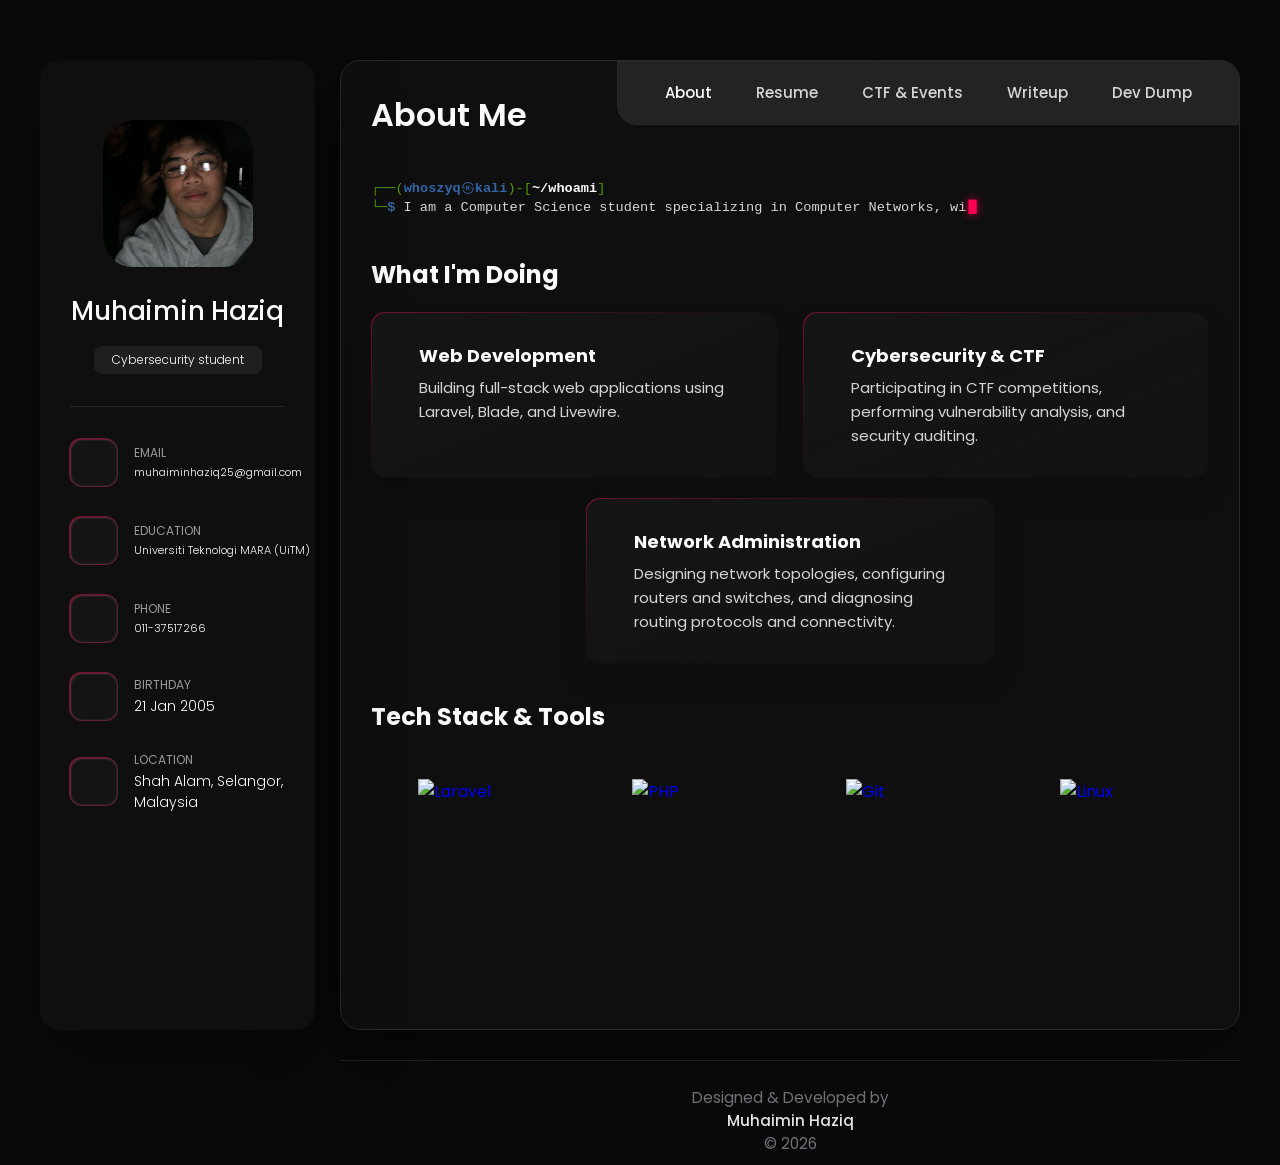
==== index.html @ 933c480e "add dev dump" ====
<!DOCTYPE html>
<html lang="en">

<head>
  <meta charset="UTF-8">
  <meta http-equiv="X-UA-Compatible" content="IE=edge">
  <meta name="viewport" content="width=device-width, initial-scale=1.0">
  <title>Muhaimin Haziq - Portfolio</title>

  <!--
    - favicon
  -->
  <link rel="shortcut icon" href="./assets/images/logo.ico" type="image/x-icon">

  <!--
    - custom css link
  -->
  <link rel="stylesheet" href="./assets/css/style.css">

  <!--
    - google font link
  -->
  <link rel="preconnect" href="https://fonts.googleapis.com">
  <link rel="preconnect" href="https://fonts.gstatic.com" crossorigin>
  <link href="https://fonts.googleapis.com/css2?family=Poppins:wght@300;400;500;600&display=swap" rel="stylesheet">
</head>

<body>

  <!--
    - #MAIN
  -->


  <!-- takyah cuba cuba bro -->
  <main>

    <!--
      - #SIDEBAR
    -->

    <div id="sidebar-placeholder"></div>





    <!--
      - #main-content
    -->

    <div class="main-content">

      <!--
        - #NAVBAR
      -->

      <!-- #NAVBAR -->
    <nav class="navbar" id="navbar-placeholder"></nav>



      <!--
        - #ABOUT --------------------------------------------------------------------------------------------------------------------------
      -->

      <article class="about  active" data-page="about">

        <header>
          <h2 class="h2 article-title">About me</h2>
        </header>

        <section class="about-text terminal-container">

          <!-- Terminal Credit Note -->
      

          <!-- PARAGRAPH 1 -->
          <div class="terminal-block">
            <div class="prompt-line">
              <span class="prompt-tree">┌──</span><span class="prompt-bracket">(</span><span class="prompt-user">whoszyq</span><span class="prompt-at">㉿</span><span class="prompt-user">kali</span><span class="prompt-bracket">)</span><span class="prompt-dash">-</span><span class="prompt-sqbracket">[</span><span class="prompt-path">~/whoami</span><span class="prompt-sqbracket">]</span>
            </div>
            <div class="command-line">
              <span class="prompt-symbol-group"><span class="prompt-tree">└─</span><span class="prompt-symbol">$</span></span>
              <div class="typed-wrapper"><span id="typed-text-1" class="typed-text"></span><span id="cursor" class="block-cursor">█</span></div>
            </div>
          </div>

          <!-- PARAGRAPH 2 -->
          <div class="terminal-block" id="paragraph-2" style="display: none;">
            <div class="prompt-line">
              <span class="prompt-tree">┌──</span><span class="prompt-bracket">(</span><span class="prompt-user">whoszyq</span><span class="prompt-at">㉿</span><span class="prompt-user">kali</span><span class="prompt-bracket">)</span><span class="prompt-dash">-</span><span class="prompt-sqbracket">[</span><span class="prompt-path">~/whoami</span><span class="prompt-sqbracket">]</span>
            </div>
            <div class="command-line">
              <span class="prompt-symbol-group"><span class="prompt-tree">└─</span><span class="prompt-symbol">$</span></span>
              <div class="typed-wrapper"><span id="typed-text-2" class="typed-text"></span></div>
            </div>
          </div>

        </section>


        <!--
          - service
        -->

        <section class="service">

          <h3 class="h3 service-title">What I'm Doing</h3>

          <ul class="service-list">

            <li class="service-item">
              <div class="service-icon-box">
                <ion-icon name="code-slash-outline" style="font-size: 36px; color: var(--vegas-gold);"></ion-icon>
              </div>
              <div class="service-content-box">
                <h4 class="h4 service-item-title">Web Development</h4>
                <p class="service-item-text">
                  Building full-stack web applications using Laravel, Blade, and Livewire.
                </p>
              </div>
            </li>

            <li class="service-item">
              <div class="service-icon-box">
                <ion-icon name="bug-outline" style="font-size: 36px; color: var(--vegas-gold);"></ion-icon>
              </div>
              <div class="service-content-box">
                <h4 class="h4 service-item-title">Cybersecurity & CTF</h4>
                <p class="service-item-text">
                  Participating in CTF competitions, performing vulnerability analysis, and security auditing.
                </p>
              </div>
            </li>

            <li class="service-item">
              <div class="service-icon-box">
                <ion-icon name="hardware-chip-outline" style="font-size: 36px; color: var(--vegas-gold);"></ion-icon>
              </div>
              <div class="service-content-box">
                <h4 class="h4 service-item-title">Network Administration</h4>
                <p class="service-item-text">
                  Designing network topologies, configuring routers and switches, and diagnosing routing protocols and connectivity.
                </p>
              </div>
            </li>

          </ul>

        </section>


        <!--
          - testimonials
        -->

        <!-- <section class="testimonials">

          <h3 class="h3 testimonials-title">Testimonials</h3>

          <ul class="testimonials-list has-scrollbar">

            <li class="testimonials-item">
              <div class="content-card" data-testimonials-item>

                <figure class="testimonials-avatar-box">
                  <img src="./assets/images/avatar-1.png" alt="Daniel lewis" width="60" data-testimonials-avatar>
                </figure>

                <h4 class="h4 testimonials-item-title" data-testimonials-title>Daniel lewis</h4>

                <div class="testimonials-text" data-testimonials-text>
                  <p>
                    Richard was hired to create a corporate identity. We were very pleased with the work done. She has a
                    lot of experience
                    and is very concerned about the needs of client. Lorem ipsum dolor sit amet, ullamcous cididt
                    consectetur adipiscing
                    elit, seds do et eiusmod tempor incididunt ut laborels dolore magnarels alia.
                  </p>
                </div>

              </div>
            </li>

            <li class="testimonials-item">
              <div class="content-card" data-testimonials-item>

                <figure class="testimonials-avatar-box">
                  <img src="./assets/images/avatar-2.png" alt="Jessica miller" width="60" data-testimonials-avatar>
                </figure>

                <h4 class="h4 testimonials-item-title" data-testimonials-title>Jessica miller</h4>

                <div class="testimonials-text" data-testimonials-text>
                  <p>
                    Richard was hired to create a corporate identity. We were very pleased with the work done. She has a
                    lot of experience
                    and is very concerned about the needs of client. Lorem ipsum dolor sit amet, ullamcous cididt
                    consectetur adipiscing
                    elit, seds do et eiusmod tempor incididunt ut laborels dolore magnarels alia.
                  </p>
                </div>

              </div>
            </li>

            <li class="testimonials-item">
              <div class="content-card" data-testimonials-item>

                <figure class="testimonials-avatar-box">
                  <img src="./assets/images/avatar-3.png" alt="Emily evans" width="60" data-testimonials-avatar>
                </figure>

                <h4 class="h4 testimonials-item-title" data-testimonials-title>Emily evans</h4>

                <div class="testimonials-text" data-testimonials-text>
                  <p>
                    Richard was hired to create a corporate identity. We were very pleased with the work done. She has a
                    lot of experience
                    and is very concerned about the needs of client. Lorem ipsum dolor sit amet, ullamcous cididt
                    consectetur adipiscing
                    elit, seds do et eiusmod tempor incididunt ut laborels dolore magnarels alia.
                  </p>
                </div>

              </div>
            </li>

            <li class="testimonials-item">
              <div class="content-card" data-testimonials-item>

                <figure class="testimonials-avatar-box">
                  <img src="./assets/images/avatar-4.png" alt="Henry william" width="60" data-testimonials-avatar>
                </figure>

                <h4 class="h4 testimonials-item-title" data-testimonials-title>Henry william</h4>

                <div class="testimonials-text" data-testimonials-text>
                  <p>
                    Richard was hired to create a corporate identity. We were very pleased with the work done. She has a
                    lot of experience
                    and is very concerned about the needs of client. Lorem ipsum dolor sit amet, ullamcous cididt
                    consectetur adipiscing
                    elit, seds do et eiusmod tempor incididunt ut laborels dolore magnarels alia.
                  </p>
                </div>

              </div>
            </li>

          </ul>

        </section> -->


        <!--
          - testimonials modal
        -->

        <!-- <div class="modal-container" data-modal-container>

          <div class="overlay" data-overlay></div>

          <section class="testimonials-modal">

            <button class="modal-close-btn" data-modal-close-btn>
              <ion-icon name="close-outline"></ion-icon>
            </button>

            <div class="modal-img-wrapper">
              <figure class="modal-avatar-box">
                <img src="./assets/images/avatar-1.png" alt="Daniel lewis" width="80" data-modal-img>
              </figure>

              <img src="./assets/images/icon-quote.svg" alt="quote icon">
            </div>

            <div class="modal-content">

              <h4 class="h3 modal-title" data-modal-title>Daniel lewis</h4>

              <time datetime="2021-06-14">14 June, 2021</time>

              <div data-modal-text>
                <p>
                  Richard was hired to create a corporate identity. We were very pleased with the work done. She has a
                  lot of experience
                  and is very concerned about the needs of client. Lorem ipsum dolor sit amet, ullamcous cididt
                  consectetur adipiscing
                  elit, seds do et eiusmod tempor incididunt ut laborels dolore magnarels alia.
                </p>
              </div>

            </div>

          </section>

        </div> -->


        <!--
          - clients
        -->

        <!-- TECH STACK SECTION -->
        <section class="clients">

          <h3 class="h3 clients-title">Tech Stack & Tools</h3>

          <ul class="clients-list has-scrollbar">

            <!-- 1. Laravel -->
            <li class="clients-item">
              <a href="https://laravel.com" target="_blank" rel="noopener">
                <img src="https://cdn.jsdelivr.net/gh/devicons/devicon/icons/laravel/laravel-original.svg" alt="Laravel" title="Laravel" width="50">
              </a>
            </li>

            <!-- 2. PHP -->
            <li class="clients-item">
              <a href="https://www.php.net" target="_blank" rel="noopener">
                <img src="https://cdn.jsdelivr.net/gh/devicons/devicon/icons/php/php-original.svg" alt="PHP" title="PHP" width="50">
              </a>
            </li>

            <!-- 3. Git -->
            <li class="clients-item">
              <a href="https://git-scm.com" target="_blank" rel="noopener">
                <img src="https://cdn.jsdelivr.net/gh/devicons/devicon/icons/git/git-original.svg" alt="Git" title="Git" width="50">
              </a>
            </li>

            <!-- 4. Linux / Kali Linux -->
            <li class="clients-item">
              <a href="https://www.linux.org" target="_blank" rel="noopener">
                <img src="https://cdn.jsdelivr.net/gh/devicons/devicon/icons/linux/linux-original.svg" alt="Linux" title="Linux" width="50">
              </a>
            </li>

            <!-- 5. Flutter -->
            <li class="clients-item">
              <a href="https://flutter.dev" target="_blank" rel="noopener">
                <img src="https://cdn.jsdelivr.net/gh/devicons/devicon/icons/flutter/flutter-original.svg" alt="Flutter" title="Flutter" width="50">
              </a>
            </li>

            <!-- 6. MySQL -->
            <li class="clients-item">
              <a href="https://www.mysql.com" target="_blank" rel="noopener">
                <img src="https://cdn.jsdelivr.net/gh/devicons/devicon/icons/mysql/mysql-original.svg" alt="MySQL" title="MySQL" width="50">
              </a>
            </li>

            <!-- 7. VS Code -->
            <li class="clients-item">
              <a href="https://code.visualstudio.com" target="_blank" rel="noopener">
                <img src="https://cdn.jsdelivr.net/gh/devicons/devicon/icons/vscode/vscode-original.svg" alt="VS Code" title="VS Code" width="50">
              </a>
            </li>

          </ul>

        </section>
      </article>

      <!-- FOOTER CREDIT -->
     <div id="footer-placeholder"></div>


<!--#END ABOUT -------------------------------------------------------------------------------------------------------------------------- -->

    </div>

  </main>
 <script>
    const text1 = "I am a Computer Science student specializing in Computer Networks, with a strong passion for cybersecurity, ethical hacking, and web development. Through competing in multiple Capture the Flag (CTF) challenges, I've sharpened my problem-solving skills and learned to look at systems through a security-first lens.";
    const text2 = "I am currently focused on cybersecurity and actively competing in Capture The Flag (CTF) events. Alongside security research, I also have a background in web development and can build applications using Laravel.";

    let i = 0;
    let j = 0;
    const speed = 18;

    function typeParagraph1() {
      const el1 = document.getElementById("typed-text-1");
      const cursor = document.getElementById("cursor");

      if (i < text1.length) {
        el1.textContent += text1.charAt(i);
        i++;
        setTimeout(typeParagraph1, speed);
      } else {
        setTimeout(() => {
          const p2 = document.getElementById("paragraph-2");
          p2.style.display = "block";
          document.getElementById("typed-text-2").after(cursor);
          typeParagraph2();
        }, 400);
      }
    }

    function typeParagraph2() {
      const el2 = document.getElementById("typed-text-2");

      if (j < text2.length) {
        el2.textContent += text2.charAt(j);
        j++;
        setTimeout(typeParagraph2, speed);
      }
    }

    if (document.readyState === "complete" || document.readyState === "interactive") {
      typeParagraph1();
    } else {
      document.addEventListener("DOMContentLoaded", typeParagraph1);
    }
  </script>




  <!--
    - custom js link
  -->
  <script src="./assets/js/script.js"></script>

  <!--
    - ionicon link
  -->
  <script type="module" src="https://unpkg.com/ionicons@5.5.2/dist/ionicons/ionicons.esm.js"></script>
  <script nomodule src="https://unpkg.com/ionicons@5.5.2/dist/ionicons/ionicons.js"></script>

</body>

</html>
---- assets/css/style.css ----
/*-----------------------------------*\
  #style.css
\*-----------------------------------*/


/**
 * copyright 2022 @codewithsadee
 */





/*-----------------------------------*\
  #CUSTOM PROPERTY
\*-----------------------------------*/

:root {

  /**
   * colors
   */

  /* gradient */

  --bg-gradient-onyx: linear-gradient(
    to bottom right, 
    hsl(0, 0%, 16%) 3%, 
    hsl(0, 0%, 10%) 97%
  );
  --bg-gradient-jet: linear-gradient(
    to bottom right, 
    hsla(0, 0%, 12%, 0.251) 0%, 
    hsla(0, 0%, 5%, 0) 100%
  ), hsl(0, 0%, 7%);
  
  /* UPDATED: Electric Neon Red Gradients */
  --bg-gradient-yellow-1: linear-gradient(
    to bottom right, 
    hsl(340, 100%, 55%) 0%, 
    hsla(15, 100%, 50%, 0) 50%
  );
  --bg-gradient-yellow-2: linear-gradient(
    135deg, 
    hsla(340, 100%, 55%, 0.3) 0%, 
    hsla(15, 100%, 50%, 0) 60%
  ), hsl(0, 0%, 7%);
  
  --border-gradient-onyx: linear-gradient(
    to bottom right, 
    hsla(340, 100%, 55%, 0.4) 0%, 
    hsla(0, 0%, 20%, 0) 50%
  );
  
  --text-gradient-yellow: linear-gradient(
    to right, 
    hsl(340, 100%, 55%), 
    hsl(15, 100%, 50%)
  );

  /* solid */

  --jet: hsl(0, 0%, 16%);
  --onyx: hsl(0, 0%, 12%);
  --eerie-black-1: hsl(0, 0%, 8%);
  --eerie-black-2: hsl(0, 0%, 6%);
  --smoky-black: hsl(0, 0%, 4%);        /* Deeper main background */
  --white-1: hsl(0, 0%, 100%);
  --white-2: hsl(0, 0%, 98%);
  
  /* UPDATED: Neon Accent Colors */
  --orange-yellow-crayola: hsl(340, 100%, 55%); /* Electric Neon Red (#ff0055) */
  --vegas-gold: hsl(15, 100%, 50%);            /* Fiery Red-Orange (#ff4000) */
  
  --light-gray: hsl(0, 0%, 84%);
  --light-gray-70: hsla(0, 0%, 84%, 0.7);
  --bittersweet-shimmer: hsl(340, 85%, 45%);

  /**
   * typography
   */

  /* font-family */
  --ff-poppins: 'Poppins', sans-serif;

  /* font-size */
  --fs-1: 24px;
  --fs-2: 18px;
  --fs-3: 17px;
  --fs-4: 16px;
  --fs-5: 15px;
  --fs-6: 14px;
  --fs-7: 13px;
  --fs-8: 11px;

  /* font-weight */
  --fw-300: 300;
  --fw-400: 400;
  --fw-500: 500;
  --fw-600: 600;

  /**
   * shadow
   */
  
  --shadow-1: -4px 8px 24px hsla(0, 0%, 0%, 0.4);
  --shadow-2: 0 16px 30px hsla(0, 0%, 0%, 0.4);
  --shadow-3: 0 16px 40px hsla(0, 0%, 0%, 0.4);
  --shadow-4: 0 25px 50px hsla(0, 0%, 0%, 0.3);
  --shadow-5: 0 24px 80px hsla(0, 0%, 0%, 0.5);

  /* ADDED: Cyber Neon Glow Shadows */
  --glow-neon-red: 0 0 12px hsla(340, 100%, 55%, 0.5);
  --glow-neon-strong: 0 0 25px hsla(340, 100%, 55%, 0.8);

  /**
   * transition
   */

  --transition-1: 0.25s ease;
  --transition-2: 0.4s ease-in-out;

}





/*-----------------------------------*\
  #RESET
\*-----------------------------------*/

*, *::before, *::after {
  margin: 0;
  padding: 0;
  box-sizing: border-box;
}

a { text-decoration: none; }

li { list-style: none; }

img, ion-icon, a, button, time, span { display: block; }

button {
  font: inherit;
  background: none;
  border: none;
  text-align: left;
  cursor: pointer;
}

input, textarea {
  display: block;
  width: 100%;
  background: none;
  font: inherit;
}

::selection {
  background: var(--orange-yellow-crayola);
  color: var(--smoky-black);
}

:focus { outline-color: var(--orange-yellow-crayola); }

html { font-family: var(--ff-poppins); }

body { 
  background: var(--smoky-black); 
  color: #ffffff; 
}





/*-----------------------------------*\
  #REUSED STYLE
\*-----------------------------------*/

.sidebar,
article {
  background: var(--eerie-black-2);
  border: 1px solid var(--jet);
  border-radius: 20px;
  padding: 15px;
  box-shadow: var(--shadow-1);
  z-index: 1;
}

.separator {
  width: 100%;
  height: 1px;
  background: var(--jet);
  margin: 16px 0;
}

/* Consolidated Icon Box Styling */
.icon-box {
  position: relative;
  background: var(--border-gradient-onyx);
  width: 38px;
  height: 38px;
  min-width: 38px;
  border-radius: 8px;
  display: flex;
  justify-content: center;
  align-items: center;
  box-shadow: var(--shadow-1);
  z-index: 1;
}

.icon-box::before {
  content: "";
  position: absolute;
  inset: 1px;
  background: var(--eerie-black-1);
  border-radius: inherit;
  z-index: -1;
}

.icon-box ion-icon {
  font-size: 18px;
  color: var(--orange-yellow-crayola) !important;
  --ionicon-stroke-width: 35px;
  display: block;
}

/* Fix Ionicons color rendering on iOS / Safari */
ion-icon {
  color: var(--orange-yellow-crayola, #ff0055) !important;
  fill: var(--orange-yellow-crayola, #ff0055) !important;
  stroke: var(--orange-yellow-crayola, #ff0055) !important;
}

/* Ensure SVG inside web components inherits the red accent on WebKit */
.icon-box ion-icon {
  color: var(--orange-yellow-crayola, #ff0055) !important;
  --ionicon-stroke-width: 35px;
  filter: drop-shadow(0 0 4px var(--glow-neon-red, rgba(255, 0, 85, 0.5)));
}

/* Safari Shadow DOM SVG Target */
.icon-box ion-icon::part(icon) {
  color: var(--orange-yellow-crayola, #ff0055) !important;
}

article {
  display: block;
}

article.active {
  display: block;
  animation: fade 0.5s ease backwards;
}

@keyframes fade {
  0% { opacity: 0; }
  100% { opacity: 1; }
}

.h2,
.h3,
.h4,
.h5 {
  color: var(--white-2);
  text-transform: capitalize;
}

.h2 { font-size: var(--fs-1); }

.h3 { font-size: var(--fs-2); }

.h4 { font-size: var(--fs-4); }

.h5 {
  font-size: var(--fs-7);
  font-weight: var(--fw-500);
}

.article-title {
  position: relative;
  padding-bottom: 7px;
}

.article-title::after {
  content: "";
  position: absolute;
  bottom: 0;
  left: 0;
  width: 30px;
  height: 3px;
  background: var(--text-gradient-yellow);
  border-radius: 3px;
}

.has-scrollbar::-webkit-scrollbar {
  width: 5px; /* for vertical scrollbar */
  height: 5px; /* for horizontal scrollbar */
}

.has-scrollbar::-webkit-scrollbar-track {
  background: var(--onyx);
  border-radius: 5px;
}

.has-scrollbar::-webkit-scrollbar-thumb {
  background: var(--orange-yellow-crayola);
  border-radius: 5px;
}

.has-scrollbar::-webkit-scrollbar-button { width: 20px; }

.content-card {
  position: relative;
  background: var(--border-gradient-onyx);
  padding: 15px;
  padding-top: 45px;
  border-radius: 14px;
  box-shadow: var(--shadow-2);
  cursor: pointer;
  z-index: 1;
}

.content-card::before {
  content: "";
  position: absolute;
  inset: 1px;
  background: var(--bg-gradient-jet);
  border-radius: inherit;
  z-index: -1;
}





/*-----------------------------------*\
  #MAIN
\*-----------------------------------*/

main {
  margin: 15px 12px;
  margin-bottom: 75px;
  min-width: 259px;
}

/* ==================== BLOG DETAIL & GALLERY STYLES ==================== */

/* Back Button Styling */
.back-btn,
#back-to-blogs {
  display: inline-flex;
  align-items: center;
  gap: 8px;
  background: var(--border-gradient-onyx, #2b2b2c);
  color: var(--orange-yellow-crayola, #ffdb70);
  border: 1px solid var(--jet, #383838);
  padding: 8px 16px;
  border-radius: 12px;
  font-size: 14px;
  font-weight: 500;
  cursor: pointer;
  margin-bottom: 20px;
  transition: all 0.3s ease;
  text-decoration: none;
}

.back-btn:hover,
#back-to-blogs:hover {
  background: var(--orange-yellow-crayola, #ffdb70);
  color: #121212;
  transform: translateX(-3px); /* Subtle slide effect on hover */
}

/* Detail Title & Meta */
.detail-header {
  margin-bottom: 20px;
}

.detail-body {
  color: var(--light-gray, #d6d6d6);
  line-height: 1.6;
}

.gallery-title {
  margin: 30px 0 15px 0;
}

/* Image Grid/Gallery */
.journey-gallery {
  display: grid;
  grid-template-columns: repeat(auto-fit, minmax(220px, 1fr));
  gap: 20px;
  margin-top: 15px;
}

.gallery-item {
  border-radius: 12px;
  overflow: hidden;
  background: var(--eerie-black-2, #212123);
  border: 1px solid var(--jet, #383838);
}

.gallery-item img {
  width: 100%;
  height: 180px;
  object-fit: cover;
  transition: transform 0.3s ease;
}

.gallery-item:hover img {
  transform: scale(1.05);
}

.gallery-item figcaption {
  padding: 10px;
  font-size: 12px;
  color: var(--light-gray-70, #a0a0a0);
  text-align: center;
}

/* Detailed Text */
.blog-text-full {
  color: #d6d6d6;
  font-size: 15px;
  line-height: 1.8;
  margin-bottom: 30px;
}

.section-title {
  margin-bottom: 15px;
}

/* Photo Gallery Grid */
.journey-gallery {
  display: grid;
  grid-template-columns: repeat(auto-fit, minmax(240px, 1fr));
  gap: 20px;
  margin-top: 20px;
}

.gallery-card {
  background: #212123;
  border: 1px solid #383838;
  border-radius: 14px;
  overflow: hidden;
}

.gallery-card img {
  width: 100%;
  height: 200px;
  object-fit: cover;
  transition: transform 0.3s ease;
}

.gallery-card:hover img {
  transform: scale(1.04);
}

.gallery-card figcaption {
  padding: 12px 15px;
  font-size: 13px;
  color: #a0a0a0;
  text-align: center;
}





/*-----------------------------------*\
  #SIDEBAR
\*-----------------------------------*/

.sidebar {
  margin-bottom: 15px;
  max-height: 112px;
  overflow: hidden;
  transition: var(--transition-2);
}

.sidebar.active { max-height: 1000px; }

.sidebar-info {
  position: relative;
  display: flex;
  justify-content: flex-start;
  align-items: center;
  gap: 15px;
}

.avatar-box {
  background: var(--bg-gradient-onyx);
  border-radius: 20px;
  border-radius: 20px; /* Adjust this value for more or less rounding */
  overflow: hidden;
}

.info-content .name {
  color: var(--white-2);
  font-size: var(--fs-3);
  font-weight: var(--fw-500);
  letter-spacing: -0.25px;
  margin-bottom: 10px;
}

.info-content .title {
  color: var(--white-1);
  background: var(--onyx);
  font-size: var(--fs-8);
  font-weight: var(--fw-300);
  width: max-content;
  padding: 5px 12px;           /* Slightly adjusted padding */
  border-radius: 8px;
  line-height: 1.5;            /* Adds nice spacing between the 3 lines */
  text-align: center;          /* Keeps the '&' and text centered */
  margin: 0 auto;              /* Centers the container horizontally */
}

.info_more-btn {
  position: absolute;
  top: -15px;
  right: -15px;
  border-radius: 0 15px;
  font-size: 13px;
  color: var(--orange-yellow-crayola);
  background: var(--border-gradient-onyx);
  padding: 10px;
  box-shadow: var(--shadow-2);
  transition: var(--transition-1);
  z-index: 1;
}

.info_more-btn::before {
  content: "";
  position: absolute;
  inset: 1px;
  border-radius: inherit;
  background: var(--bg-gradient-jet);
  transition: var(--transition-1);
  z-index: -1;
}

.info_more-btn:hover,
.info_more-btn:focus { background: var(--bg-gradient-yellow-1); }

.info_more-btn:hover::before,
.info_more-btn:focus::before { background: var(--bg-gradient-yellow-2); }

.info_more-btn span { display: none; }

.sidebar-info_more {
  opacity: 0;
  visibility: hidden;
  transition: var(--transition-2);
}

.sidebar.active .sidebar-info_more {
  opacity: 1;
  visibility: visible;
}

.contacts-list {
  display: grid;
  grid-template-columns: 1fr;
  gap: 16px;
}



/* .icon-box ion-icon, 
.contact-item .icon-box ion-icon {
  color: var(--neon-red) !important;
  filter: drop-shadow(0 0 6px var(--neon-red-glow));
} */

.icon-box {
  position: relative;
  background: #1e1e1f;
  width: 48px;
  height: 48px;
  border-radius: 12px;
  display: flex;
  justify-content: center;
  align-items: center;
  color: #ff2a5f; /* Icon color */
  font-size: 18px;
  border: 1px solid rgba(255, 42, 95, 0.3);        /* Outer pink border */
  box-shadow: -1px -1px 0 0 rgba(255, 42, 95, 0.4); /* Outer glow */
}

/* Strips any inner outline or box */
.icon-box ion-icon,
.icon-box img,
.icon-box svg {
  background: none;
  border: none;
  outline: none;
  box-shadow: none;
}

.contact-item {
  min-width: 100%;
  display: flex;
  align-items: center;
  gap: 16px;
}

.contact-info {
  max-width: calc(100% - 46px);
  width: calc(100% - 46px);
}

.contact-title {
  color: var(--light-gray-70);
  font-size: var(--fs-8);
  text-transform: uppercase;
  margin-bottom: 2px;
}

/* for phone number */
.contact-info :is(.contact-links, time, address) {
  color: var(--white-2);
  font-size: var(--fs-7);
}

.contact-info :is(.contact-link, time, address) {
  color: var(--white-2);
  font-size: var(--fs-7);
}

.contact-info address { font-style: normal; }

.social-list {
  display: flex;
  justify-content: flex-start;
  align-items: center;
  gap: 15px;
  padding-bottom: 4px;
  padding-left: 7px;
}

.social-item .social-link {
  color: var(--light-gray-70);
  font-size: 18px;
}


.social-item .social-link:hover { color: var(--light-gray); }


/* Smooth slide-down animation */
@keyframes timelineSlideDown {
  0% {
    opacity: 0;
    transform: translateY(-30px);
  }
  100% {
    opacity: 1;
    transform: translateY(0);
  }
}

/* Base style for timeline sections */
.timeline {
  opacity: 0; /* Keeps hidden until keyframe starts */
  animation: timelineSlideDown 0.6s ease-out forwards;
}

/* Top-to-bottom staggered timing for each section */
.timeline:nth-of-type(1) {
  animation-delay: 0.1s; /* Education */
}

.timeline:nth-of-type(2) {
  animation-delay: 0.35s; /* Competitions & Hackathons */
}

.timeline:nth-of-type(3) {
  animation-delay: 0.6s; /* Experience */
}

/* Target the active article container directly */
article.active {
  animation: slideDown 0.5s ease-out forwards !important;
}


/*-----------------------------------*\
  #NAVBAR
\*-----------------------------------*/

.navbar {
  position: fixed;
  bottom: 0;
  left: 0;
  width: 100%;
  background: hsla(240, 1%, 17%, 0.75);
  backdrop-filter: blur(10px);
  border: 1px solid var(--jet);
  border-radius: 12px 12px 0 0;
  box-shadow: var(--shadow-2);
  z-index: 5;
}

.navbar-list {
  display: flex;
  flex-wrap: wrap;
  justify-content: center;
  align-items: center;
  padding: 0 10px;
}

.navbar-link {
  color: var(--light-gray);
  font-size: var(--fs-8);
  padding: 20px 7px;
  transition: color var(--transition-1);
}

.navbar-link:hover,
.navbar-link:focus { color: var(--light-gray-70); }

.navbar-link.active {
  color: var(--neon-red) !important;
  text-shadow: 0 0 10px var(--neon-red-glow), 0 0 20px var(--neon-red-glow);
}

/*-----------------------------------*\
  #UNDER DEVELOPMENT MESSAGE
\*-----------------------------------*/
.dev-banner {
  display: flex;
  flex-direction: column;
  align-items: center;
  justify-content: center;
  text-align: center;
  padding: 60px 20px;
  margin-top: 20px;
  /* Removed border, background, and box-shadow */
}

.dev-icon {
  display: flex;
  align-items: center;
  justify-content: center;
  width: 65px;
  height: 65px;
  background: var(--border-gradient-onyx, linear-gradient(to bottom right, #2b2b2c, #1b1b1c));
  border-radius: 16px;
  color: #ff3b3b; /* Red icon color to match your theme accent */
  font-size: 32px;
  margin-bottom: 20px;
}

.dev-title {
  color: var(--white-2, #fafafa);
  font-size: 20px;
  font-weight: 600;
  margin-bottom: 8px;
}

.dev-text {
  color: var(--light-gray, #d6d6d6);
  font-size: 14px;
  font-weight: 300;
  line-height: 1.6;
  max-width: 400px; /* Keeps text cleanly wrapped in the center */
}



/*-----------------------------------*\
  #ABOUT
\*-----------------------------------*/

.about .article-title { margin-bottom: 15px; }

.about-text {
  color: var(--light-gray);
  font-size: var(--fs-6);
  font-weight: var(--fw-300);
  line-height: 1.6;
}

.about-text p { margin-bottom: 15px; }



/**
 * #service 
 */

.service { margin-bottom: 35px; }

.service-title { margin-bottom: 20px; }

.service-list {
  display: grid;
  grid-template-columns: 1fr;
  gap: 20px;
}

.service-item {
  position: relative;
  background: var(--border-gradient-onyx);
  padding: 20px;
  border-radius: 14px;
  box-shadow: var(--shadow-2);
  z-index: 1;
}

.service-item::before {
  content: "";
  position: absolute;
  inset: 1px;
  background: var(--bg-gradient-jet);
  border-radius: inherit;
  z-index: -1;
}

.service-icon-box {
  display: flex;
  justify-content: center;
  align-items: center;
  margin-bottom: 10px;
}

.service-icon-box img {
  display: block;
  margin: 0 auto;
}

.service-content-box { text-align: center; }

.service-item-title { margin-bottom: 7px; }

.service-item-text {
  color: var(--light-gray);
  font-size: var(--fs-6);
  font-weight: var(--fw-3);
  line-height: 1.6;
}

/* Base styling for smooth animation transition */
.service-item {
  transition: transform 0.3s ease, box-shadow 0.3s ease;
  cursor: pointer; /* Optional: indicates hoverability */
}

/* Hover state: lifts the card up and adds a subtle glow/shadow */
.service-item:hover {
  transform: translateY(-8px) scale(1.02); /* Moves card up 8px and slightly enlarges it */
  box-shadow: 0 10px 20px rgba(0, 0, 0, 0.4); /* Optional: adds depth on hover */
}

@media screen and (max-width: 768px) {
  .terminal-container {
    font-size: 0.75rem; /* Shrinks font slightly so the entire line fits on mobile */
    line-height: 1.4;
  }
  
  .prompt-user, .prompt-path, .prompt-tree {
    font-size: 0.75rem;
  }

  body {
    color: #ffffff;
  }
}

/* Ensure the paragraph wraps text naturally */
.terminal-line {
  display: flex;
  flex-wrap: nowrap; /* Prevent prompt items from dropping to a new line */
  align-items: center;
  overflow-x: auto; /* Adds subtle swipe scrolling if the prompt is wider than the screen */
  white-space: nowrap;
}

/* Force elements to fit inline next to each other */
.terminal-prompt {
  color: #ff0055;
  font-weight: bold;
  margin-right: 6px;
  display: inline;
}

#typed-text-1,
#typed-text-2 {
  display: inline;
}

/* Fix cursor behavior so it sits right next to the last letter */
.cursor {
  display: inline;
  font-weight: bold;
  color: #ff0055;
  margin-left: 1px;
  animation: blink 0.8s infinite;
}

@keyframes blink {
  0%, 100% { opacity: 1; }
  50% { opacity: 0; }
}

.terminal-container {
  font-family: 'Fira Code', 'JetBrains Mono', 'Courier New', monospace;
  font-size: 0.85rem;
  line-height: 1.4;
}

.terminal-block {
  margin-bottom: 20px;
}

/* Line 1: Top Prompt */
.prompt-line {
  display: inline-flex;
  flex-shrink: 0; /* Prevents the prompt symbols from squishing */
  white-space: nowrap;
}

.prompt-tree {
  color: #4e9a06; /* Kali Green */
  font-weight: bold;
}

.prompt-bracket {
  color: #4e9a06;
}

.prompt-user {
  color: #3465a4; /* Kali Blue */
  font-weight: bold;
}

.prompt-at {
  color: #3465a4;
  font-weight: normal;
}

.prompt-dash, .prompt-sqbracket {
  color: #4e9a06;
}

.prompt-path {
  color: #ffffff;
  font-weight: bold;
}

/* Line 2: Flexbox forces $ and text onto the same line */
.command-line {
  display: flex;
  align-items: flex-start;
}

.prompt-symbol-group {
  display: inline-flex;
  white-space: nowrap;
  margin-right: 8px;
  user-select: none;
}

.prompt-symbol {
  color: #3465a4;
  font-weight: bold;
}

.typed-wrapper {
  flex: 1;
}

.typed-text {
  display: inline;
}

/* Block Cursor */
.block-cursor {
  display: inline;
  color: #ff0055;
  font-weight: bold;
  margin-left: 2px;
  text-shadow: 0 0 8px rgba(255, 0, 85, 0.8);
  animation: blink 0.9s steps(2, start) infinite;
}

@keyframes blink {
  0%, 100% { opacity: 1; }
  50% { opacity: 0; }
}

/* Crisp terminal blink without fading delay */
@keyframes blink {
  0%, 100% {
    opacity: 1;
  }
  50% {
    opacity: 0;
  }
}

.cert-link {
  display: inline-block;
  margin-top: 8px;
  color: var(--light-gray, #d6d6d6); /* Default text color */
  font-size: 0.85rem;
  font-weight: 500;
  text-decoration: none;
  transition: color 0.3s ease;
}

/* Turns the font blue on hover */
.cert-link:hover {
  color: #3b82f6; /* Modern clean blue (or use #007bff) */
  text-decoration: underline; /* Optional: adds an underline on hover */
}

/* ============================================================
   RESPONSIVE GRID FIX (Works on desktop & larger screens)
   ============================================================ */
@media (min-width: 580px) {

  .service-list {
    grid-template-columns: repeat(2, 1fr) !important; /* Force 2 equal columns */
    gap: 20px;
  }

  .service-item {
    display: flex;
    flex-direction: column;
    align-items: flex-start;
    padding: 30px;
  }

  /* Center the 3rd card horizontally across the grid */
  .service-item:nth-child(3) {
    grid-column: 1 / -1 !important; /* Span across both columns */
    justify-self: center !important; /* Center itself horizontally */
    width: calc(50% - 10px) !important; /* Keep same width as top cards */
  }

  .service-icon-box {
    margin-bottom: 0;
    margin-top: 5px;
  }

  .service-content-box {
    text-align: left;
  }

}

@media (min-width: 768px) {

  .service-item {
    flex-direction: row;
    align-items: flex-start;
    gap: 18px;
  }

}


/**
 * #testimonials 
 */

.testimonials { margin-bottom: 30px; }

.testimonials-title { margin-bottom: 20px; }

.testimonials-list {
  display: flex;
  justify-content: flex-start;
  align-items: flex-start;
  gap: 15px;
  margin: 0 -15px;
  padding: 25px 15px;
  padding-bottom: 35px;
  overflow-x: auto;
  scroll-behavior: smooth;
  overscroll-behavior-inline: contain;
  scroll-snap-type: inline mandatory;
}

.testimonials-item {
  min-width: 100%;
  scroll-snap-align: center;
}

.testimonials-avatar-box {
  position: absolute;
  top: 0;
  left: 0;
  transform: translate(15px, -25px);
  background: var(--bg-gradient-onyx);
  border-radius: 14px;
  box-shadow: var(--shadow-1);
}

.testimonials-item-title { margin-bottom: 7px; }

.testimonials-text {
  color: var(--light-gray);
  font-size: var(--fs-6);
  font-weight: var(--fw-300);
  line-height: 1.6;
  display: -webkit-box;
  line-clamp: 4;
  -webkit-line-clamp: 4;
  -webkit-box-orient: vertical;
  overflow: hidden;
}


/**
 * #testimonials-modal
 */

.modal-container {
  position: fixed;
  top: 0;
  left: 0;
  width: 100%;
  height: 100%;
  display: flex;
  justify-content: center;
  align-items: center;
  overflow-y: auto;
  overscroll-behavior: contain;
  z-index: 20;
  pointer-events: none;
  visibility: hidden;
}

.modal-container::-webkit-scrollbar { display: none; }

.modal-container.active {
  pointer-events: all;
  visibility: visible;
}

.overlay {
  position: fixed;
  top: 0;
  left: 0;
  width: 100%;
  height: 100vh;
  background: hsl(0, 0%, 5%);
  opacity: 0;
  visibility: hidden;
  pointer-events: none;
  z-index: 1;
  transition: var(--transition-1);
}

.overlay.active {
  opacity: 0.8;
  visibility: visible;
  pointer-events: all;
}

.testimonials-modal {
  background: var(--eerie-black-2);
  position: relative;
  padding: 15px;
  margin: 15px 12px;
  border: 1px solid var(--jet);
  border-radius: 14px;
  box-shadow: var(--shadow-5);
  transform: scale(1.2);
  opacity: 0;
  transition: var(--transition-1);
  z-index: 2;
}

.modal-container.active .testimonials-modal {
  transform: scale(1);
  opacity: 1;
}

.modal-close-btn {
  position: absolute;
  top: 15px;
  right: 15px;
  background: var(--onyx);
  border-radius: 8px;
  width: 32px;
  height: 32px;
  display: flex;
  justify-content: center;
  align-items: center;
  color: var(--white-2);
  font-size: 18px;
  opacity: 0.7;
}

.modal-close-btn:hover,
.modal-close-btn:focus { opacity: 1; }

.modal-close-btn ion-icon { --ionicon-stroke-width: 50px; }

.modal-avatar-box {
  background: var(--bg-gradient-onyx);
  width: max-content;
  border-radius: 14px;
  margin-bottom: 15px;
  box-shadow: var(--shadow-2);
}

.modal-img-wrapper > img { display: none; }

.modal-title { margin-bottom: 4px; }

.modal-content time {
  font-size: var(--fs-6);
  color: var(--light-gray-70);
  font-weight: var(--fw-300);
  margin-bottom: 10px;
}

.modal-content p {
  color: var(--light-gray);
  font-size: var(--fs-6);
  font-weight: var(--fw-300);
  line-height: 1.6;
}


/**
 * #clients 
 */

.clients { margin-bottom: 15px; }

.clients-list {
  display: flex;
  justify-content: flex-start;
  align-items: flex-start;
  gap: 15px;
  margin: 0 -15px;
  padding: 25px;
  padding-bottom: 25px;
  overflow-x: auto;
  scroll-behavior: smooth;
  overscroll-behavior-inline: contain;
  scroll-snap-type: inline mandatory;
  scroll-padding-inline: 25px;
}

.clients-item {
  display: flex;
  justify-content: center;
  align-items: center;
}

.clients-item img {
  width: 100px !important;       /* Adjust this value (e.g., 30px, 40px, 50px) to make them smaller/larger */
  height: auto !important;
  max-height: 100px !important;  /* Keeps them neatly contained vertically */
  object-fit: contain;
}

.clients-item img:hover { filter: grayscale(0); }





/*-----------------------------------*\
  #RESUME
\*-----------------------------------*/

.article-title { margin-bottom: 30px; }


/**
 * education and experience 
 */

.timeline { margin-bottom: 30px; }

.timeline .title-wrapper {
  display: flex;
  align-items: center;
  gap: 15px;
  margin-bottom: 25px;
}

.timeline-list {
  font-size: var(--fs-6);
  margin-left: 45px;
}

.timeline-item { position: relative; }

.timeline-item:not(:last-child) { margin-bottom: 20px; }

.timeline-item-title {
  font-size: var(--fs-6);
  line-height: 1.3;
  margin-bottom: 7px;
}

.timeline-list span {
  color: var(--vegas-gold);
  font-weight: var(--fw-400);
  line-height: 1.6;
}

.timeline-item:not(:last-child)::before {
  content: "";
  position: absolute;
  top: -25px;
  left: -30px;
  width: 1px;
  height: calc(100% + 50px);
  background: var(--jet);
}

.timeline-item::after {
  content: "";
  position: absolute;
  top: 5px;
  left: -33px;
  height: 6px;
  width: 6px;
  background: var(--text-gradient-yellow);
  border-radius: 50%;
  box-shadow: 0 0 0 4px var(--jet);
}

.timeline-text {
  color: var(--light-gray);
  font-weight: var(--fw-300);
  line-height: 1.6;
}


/**
 * skills 
 */

.skills-title { margin-bottom: 20px; }

.skills-list { padding: 20px; }

.skill-level {
  color: #ffdb6e !important; /* Gold/yellow accent to match your site theme */
  font-size: 14px;
  font-weight: 500;
  opacity: 1; /* Ensures no unintended transparency */
}

.skills-item:not(:last-child) { margin-bottom: 15px; }

.skill .title-wrapper {
  display: flex;
  align-items: center;
  gap: 5px;
  margin-bottom: 8px;
}

.skill .title-wrapper data {
  color: var(--light-gray);
  font-size: var(--fs-7);
  font-weight: var(--fw-300);
}

/* .skill-progress-bg {
  background: var(--jet);
  width: 100%;
  height: 8px;
  border-radius: 10px;
}

.skill-progress-fill {
  background: var(--text-gradient-yellow);
  height: 100%;
  border-radius: inherit;
} */





/*-----------------------------------*\
  #PORTFOLIO
\*-----------------------------------*/

.filter-list { display: none; }

.filter-select-box {
  position: relative;
  margin-bottom: 25px;
}

.filter-select {
  background: var(--eerie-black-2);
  color: var(--light-gray);
  display: flex;
  justify-content: space-between;
  align-items: center;
  width: 100%;
  padding: 12px 16px;
  border: 1px solid var(--jet);
  border-radius: 14px;
  font-size: var(--fs-6);
  font-weight: var(--fw-300);
}

.filter-select.active .select-icon { transform: rotate(0.5turn); }

.select-list {
  background: var(--eerie-black-2);
  position: absolute;
  top: calc(100% + 6px);
  width: 100%;
  padding: 6px;
  border: 1px solid var(--jet);
  border-radius: 14px;
  z-index: 2;
  opacity: 0;
  visibility: hidden;
  pointer-events: none;
  transition: 0.15s ease-in-out;
}

.filter-select.active + .select-list {
  opacity: 1;
  visibility: visible;
  pointer-events: all;
}

.select-item button {
  background: var(--eerie-black-2);
  color: var(--light-gray);
  font-size: var(--fs-6);
  font-weight: var(--fw-300);
  text-transform: capitalize;
  width: 100%;
  padding: 8px 10px;
  border-radius: 8px;
}

.select-item button:hover { --eerie-black-2: hsl(240, 2%, 20%); }

.project-list {
  display: grid;
  grid-template-columns: 1fr;
  gap: 30px;
  margin-bottom: 10px;
}

.project-item { display: none; }

.project-item.active {
  display: block;
  animation: scaleUp 0.25s ease forwards;
}

@keyframes scaleUp {
  0% { transform: scale(0.5); }
  100% { transform: scale(1); }
}

.project-item > a { width: 100%; }

.project-img {
  position: relative;
  width: 100%;
  height: 200px;
  border-radius: 16px;
  overflow: hidden;
  margin-bottom: 15px;
}

.project-img::before {
  content: "";
  position: absolute;
  top: 0;
  left: 0;
  width: 100%;
  height: 100%;
  background: transparent;
  z-index: 1;
  transition: var(--transition-1);
}

.project-item > a:hover .project-img::before { background: hsla(0, 0%, 0%, 0.5); }

.project-item-icon-box {
  --scale: 0.8;

  background: var(--jet);
  color: var(--orange-yellow-crayola);
  position: absolute;
  top: 50%;
  left: 50%;
  transform: translate(-50%, -50%) scale(var(--scale));
  font-size: 20px;
  padding: 18px;
  border-radius: 12px;
  opacity: 0;
  z-index: 1;
  transition: var(--transition-1);
}

.project-item > a:hover .project-item-icon-box {
  --scale: 1;
  opacity: 1;
}

.project-item-icon-box ion-icon { --ionicon-stroke-width: 50px; }

.project-img img {
  width: 100%;
  height: 100%;
  object-fit: cover;
  transition: var(--transition-1);
}

.project-item > a:hover img { transform: scale(1.1); }

.project-title,
.project-category { margin-left: 10px; }

.project-title {
  color: var(--white-2);
  font-size: var(--fs-5);
  font-weight: var(--fw-400);
  text-transform: capitalize;
  line-height: 1.3;
}

.project-category {
  color: var(--light-gray-70);
  font-size: var(--fs-6);
  font-weight: var(--fw-300);
}





/*-----------------------------------*\
  #BLOG
\*-----------------------------------*/

.blog-posts { margin-bottom: 10px; }

.blog-posts-list {
  display: grid;
  grid-template-columns: 1fr;
  gap: 20px;
}

.blog-post-item > a {
  position: relative;
  background: var(--border-gradient-onyx);
  height: 100%;
  box-shadow: var(--shadow-4);
  border-radius: 16px;
  z-index: 1;
}

.blog-post-item > a::before {
  content: "";
  position: absolute;
  inset: 1px;
  border-radius: inherit;
  background: var(--eerie-black-1);
  z-index: -1;
}

.blog-banner-box {
  width: 100%;
  height: 200px;
  border-radius: 12px;
  overflow: hidden;
}

.blog-banner-box img {
  width: 100%;
  height: 100%;
  object-fit: cover;
  transition: var(--transition-1);
}

.blog-post-item > a:hover .blog-banner-box img { transform: scale(1.1); }

.blog-content { padding: 15px; }

.blog-meta {
  display: flex;
  justify-content: flex-start;
  align-items: center;
  gap: 7px;
  margin-bottom: 10px;
}

.blog-meta :is(.blog-category, time) {
  color: var(--light-gray-70);
  font-size: var(--fs-6);
  font-weight: var(--fw-300);
}

.blog-meta .dot {
  background: var(--light-gray-70);
  width: 4px;
  height: 4px;
  border-radius: 4px;
}

.blog-item-title {
  margin-bottom: 10px;
  line-height: 1.3;
  transition: var(--transition-1);
}

.blog-post-item > a:hover .blog-item-title { color: var(--orange-yellow-crayola); }

.blog-text {
  color: var(--light-gray);
  font-size: var(--fs-6);
  font-weight: var(--fw-300);
  line-height: 1.6;
}





/*-----------------------------------*\
  #CONTACT
\*-----------------------------------*/

/* Glowing Border Accent on Contact & Form Containers */
.mapbox, .contact-form, .sidebar {
  border: 1px solid var(--dark-glass-border) !important;
  box-shadow: 0 0 15px rgba(255, 0, 85, 0.08);
}

.mapbox {
  position: relative;
  height: 250px;
  width: 100%;
  border-radius: 16px;
  margin-bottom: 30px;
  border: 1px solid var(--jet);
  overflow: hidden;
}

.mapbox figure { height: 100%; }

.mapbox iframe {
  width: 100%;
  height: 100%;
  border: none;
  filter: grayscale(1) invert(1);
}

.contact-form { margin-bottom: 10px; }

.form-title { margin-bottom: 20px; }

.input-wrapper {
  display: grid;
  grid-template-columns: 1fr;
  gap: 25px;
  margin-bottom: 25px;
}

.form-input {
  color: var(--white-2);
  font-size: var(--fs-6);
  font-weight: var(--fw-400);
  padding: 13px 20px;
  border: 1px solid var(--jet);
  border-radius: 14px;
  outline: none;
}

.form-input::placeholder { font-weight: var(--fw-500); }

.form-input:focus { border-color: var(--orange-yellow-crayola); }

textarea.form-input {
  min-height: 100px;
  height: 120px;
  max-height: 200px;
  resize: vertical;
  margin-bottom: 25px;
}

textarea.form-input::-webkit-resizer { display: none; }

.form-input:focus:invalid { border-color: var(--bittersweet-shimmer); }

.form-btn {
  position: relative;
  width: 100%;
  background: var(--text-gradient-yellow);
  color: var(--white-1);
  display: flex;
  justify-content: center;
  align-items: center;
  gap: 10px;
  padding: 13px 20px;
  border-radius: 14px;
  font-size: var(--fs-6);
  font-weight: var(--fw-500);
  text-transform: capitalize;
  box-shadow: var(--glow-neon-red);
  z-index: 1;
  transition: var(--transition-1);
  overflow: hidden;
}

.form-btn::before {
  content: "";
  position: absolute;
  inset: 1px;
  background: var(--eerie-black-1);
  border-radius: inherit;
  z-index: -1;
  transition: var(--transition-1);
}

.form-btn ion-icon {
  font-size: 16px;
  color: var(--orange-yellow-crayola);
  transition: var(--transition-1);
}

/* Hover state: Fills with full neon gradient & expands the red glow */
.form-btn:hover:not(:disabled) {
  box-shadow: var(--glow-neon-strong);
  transform: translateY(-2px);
}

.form-btn:hover:not(:disabled)::before {
  opacity: 0; /* Uncovers the vibrant underlying gradient on hover */
}

.form-btn:hover:not(:disabled) ion-icon {
  color: var(--white-1);
  transform: translateX(3px); /* Subtle shift for the plane icon */
}

.form-btn:disabled {
  opacity: 0.5;
  cursor: not-allowed;
  box-shadow: none;
}

.form-btn:disabled:hover { background: var(--border-gradient-onyx); }

.form-btn:disabled:hover::before { background: var(--bg-gradient-jet); }





/*-----------------------------------*\
  #RESPONSIVE
\*-----------------------------------*/

/**
 * responsive larger than 450px screen
 */

@media (min-width: 450px) {

  /**
   * client
   */

  .clients-item { min-width: calc(33.33% - 10px); }



  /**
   * #PORTFOLIO, BLOG 
   */

  .project-img,
  .blog-banner-box { height: auto; }

}





/**
 * responsive larger than 580px screen
 */

@media (min-width: 580px) {

  /**
   * CUSTOM PROPERTY
   */

  :root {

    /**
     * typography
     */

    --fs-1: 32px;
    --fs-2: 24px;
    --fs-3: 26px;
    --fs-4: 18px;
    --fs-6: 15px;
    --fs-7: 15px;
    --fs-8: 12px;

  }



  /**
   * #REUSED STYLE
   */

  .sidebar, article {
    width: 520px;
    margin-inline: auto;
    padding: 30px;
  }

  .article-title {
    font-weight: var(--fw-600);
    padding-bottom: 15px;
  }

  .article-title::after {
  background: var(--crimson-gradient) !important;
  box-shadow: 0 0 12px var(--neon-red-glow);
  height: 4px;
  border-radius: 2px;
  }

  .icon-box {
    width: 48px;
    height: 48px;
    border-radius: 12px;
    font-size: 18px;
  }



  /**
   * #MAIN
   */

  main {
    margin-top: 60px;
    margin-bottom: 100px;
  }



  /**
   * #SIDEBAR
   */

  .sidebar {
    max-height: 180px;
    margin-bottom: 30px;
  }


  .sidebar-info { gap: 25px; }

  .avatar-box { border-radius: 30px; }

  .avatar-box img { 
    width: 120px;
    border-radius: 20px;
    object-fit: cover; 
  }

  .info-content .name { margin-bottom: 15px; }

  .info-content .title { padding: 5px 18px; }

  .info_more-btn {
    top: -30px;
    right: -30px;
    padding: 10px 15px;
  }

  .info_more-btn span {
    display: block;
    font-size: var(--fs-8);
  }

  .info_more-btn ion-icon { display: none; }

  .separator { margin: 32px 0; }

  .contacts-list { gap: 20px; }

  .contact-info {
    max-width: calc(100% - 64px);
    width: calc(100% - 64px);
  }



  /**
   * #NAVBAR
   */

  .navbar { border-radius: 20px 20px 0 0; }

  .navbar-list { gap: 20px; }

  .navbar-link { --fs-8: 14px; }



  /**
   * #ABOUT
   */

  .about .article-title { margin-bottom: 20px; }

  .about-text { margin-bottom: 40px; }

  /* service */

  .service-item {
    display: flex;
    justify-content: flex-start;
    align-items: flex-start;
    gap: 18px;
    padding: 30px;
  }

  .service-icon-box {
    margin-bottom: 0;
    margin-top: 5px;
  }

  .service-content-box { text-align: left; }

  /* testimonials */

  .testimonials-title { margin-bottom: 25px; }

  .testimonials-list {
    gap: 30px;
    margin: 0 -30px;
    padding: 30px;
    padding-bottom: 35px;
  }

  .content-card {
    padding: 30px;
    padding-top: 25px;
  }

  .testimonials-avatar-box {
    transform: translate(30px, -30px);
    border-radius: 20px;
  }

  .testimonials-avatar-box img { width: 80px; }

  .testimonials-item-title {
    margin-bottom: 10px;
    margin-left: 95px;
  }

  .testimonials-text {
    line-clamp: 2;
    -webkit-line-clamp: 2;
  }

  /* testimonials modal */

  .modal-container { padding: 20px; }

  .testimonials-modal {
    display: flex;
    justify-content: flex-start;
    align-items: stretch;
    gap: 25px;
    padding: 30px;
    border-radius: 20px;
  }

  .modal-img-wrapper {
    display: flex;
    flex-direction: column;
    align-items: center;
  }

  .modal-avatar-box {
    border-radius: 18px;
    margin-bottom: 0;
  }

  .modal-avatar-box img { width: 65px; }

  .modal-img-wrapper > img {
    display: block;
    flex-grow: 1;
    width: 35px;
  }

  /* clients */

  .clients-list {
    gap: 50px;
    margin: 0 -30px;
    padding: 45px;
    scroll-padding-inline: 45px;
  }

  .clients-item { min-width: calc(33.33% - 35px); }

  /* ==================== DEV DUMP GRID ==================== */

.dev-dump-section {
  margin-top: 15px;
}

.dump-grid {
  display: grid;
  grid-template-columns: repeat(auto-fill, minmax(260px, 1fr));
  gap: 20px;
  margin-top: 25px;
  list-style: none;
  padding: 0;
}

.dump-card {
  background: var(--eerie-black-2, #1e1e1f);
  border: 1px solid var(--jet, #383838);
  border-radius: 16px;
  padding: 15px;
  transition: transform 0.3s ease, border-color 0.3s ease, box-shadow 0.3s ease;
  display: flex;
  flex-direction: column;
}

.dump-card:hover {
  transform: translateY(-5px);
  border-color: var(--orange-yellow-crayola, #ffdb70);
  box-shadow: 0 10px 20px rgba(0, 0, 0, 0.4);
}

.dump-img-box {
  width: 100%;
  height: 190px;
  border-radius: 12px;
  overflow: hidden;
  margin: 0 0 12px 0;
  background: var(--onyx, #2b2b2c);
  cursor: pointer;
}

.dump-img-box img {
  width: 100%;
  height: 100%;
  object-fit: cover;
  transition: transform 0.3s ease;
}

.dump-card:hover .dump-img-box img {
  transform: scale(1.05);
}

.dump-date {
  font-size: 0.8rem;
  color: #a1a1aa;
  display: block;
}

.dump-item-title {
  color: #f4f4f5;
  font-size: 1rem;
  font-weight: 600;
  margin: 4px 0 6px;
}

.dump-text {
  color: #a1a1aa;
  font-size: 0.85rem;
  line-height: 1.5;
}

/* Lightbox Overlay */
.lightbox {
  display: none;
  position: fixed;
  z-index: 9999;
  top: 0;
  left: 0;
  width: 100vw;
  height: 100vh;
  background-color: rgba(0, 0, 0, 0.85);
  backdrop-filter: blur(8px);
  justify-content: center;
  align-items: center;
  flex-direction: column;
  opacity: 0;
  transition: opacity 0.3s ease;
}

.lightbox.active {
  display: flex;
  opacity: 1;
}

/* Image preview scaling */
.lightbox-content {
  max-width: 90%;
  max-height: 80vh;
  border-radius: 12px;
  border: 1px solid var(--jet, #383838);
  box-shadow: 0 10px 30px rgba(0, 0, 0, 0.8);
  object-fit: contain;
}

.lightbox-caption {
  margin-top: 15px;
  color: var(--white-2, #e4e4e7);
  font-size: 0.95rem;
  text-align: center;
}

.lightbox-close {
  position: absolute;
  top: 20px;
  right: 30px;
  color: #ffffff;
  font-size: 40px;
  font-weight: bold;
  cursor: pointer;
  transition: color 0.2s ease;
}

.lightbox-close:hover {
  color: var(--orange-yellow-crayola, #ffdb70);
}



  /**
   * #RESUME
   */

  .timeline-list { margin-left: 65px; }

  .timeline-item:not(:last-child)::before { left: -40px; }

  .timeline-item::after {
    height: 8px;
    width: 8px;
    left: -43px;
  }

  .skills-item:not(:last-child) { margin-bottom: 25px; }



  /**
   * #PORTFOLIO, BLOG
   */

  .project-img, .blog-banner-box { border-radius: 16px; }

  .blog-posts-list { gap: 30px; }

  .blog-content { padding: 25px; }



  /**
   * #CONTACT
   */

  .mapbox {
    height: 380px;
    border-radius: 18px;
  }

  .input-wrapper {
    gap: 30px;
    margin-bottom: 30px;
  }

  .form-input { padding: 15px 20px; }

  textarea.form-input { margin-bottom: 30px; }

  .form-btn {
    --fs-6: 16px;
    padding: 16px 20px;
  }

  .form-btn ion-icon { font-size: 18px; }

}





/**
 * responsive larger than 768px screen
 */

@media (min-width: 768px) {

  /**
   * REUSED STYLE
   */

  .sidebar, article { width: 700px; }

  .has-scrollbar::-webkit-scrollbar-button { width: 100px; }



  /**
   * SIDEBAR
   */

  .contacts-list {
    grid-template-columns: 1fr 1fr;
    gap: 30px 15px;
  }



  /**
   * NAVBAR
   */

  .navbar-link { --fs-8: 15px; }



  /**
   * ABOUT
   */

  /* testimonials modal */

  .testimonials-modal {
    gap: 35px;
    max-width: 680px;
  }

  .modal-avatar-box img { width: 80px; }



  /**
   * PORTFOLIO
   */

  .article-title { padding-bottom: 20px; }

  .filter-select-box { display: none; }

  .filter-list {
    display: flex;
    justify-content: flex-start;
    align-items: center;
    gap: 25px;
    padding-left: 5px;
    margin-bottom: 30px;
  }

  .filter-item button {
    color: var(--light-gray);
    font-size: var(--fs-5);
    transition: var(--transition-1);
  }

  .filter-item button:hover { color: var(--light-gray-70); }

  .filter-item button.active { color: var(--orange-yellow-crayola); }

  /* portfolio and blog grid */

  .project-list, .blog-posts-list { grid-template-columns: 1fr 1fr; }



  /**
   * CONTACT
   */

  .input-wrapper { grid-template-columns: 1fr 1fr; }

  .form-btn {
    width: max-content;
    margin-left: auto;
  }
  
}





/**
 * responsive larger than 1024px screen
 */

@media (min-width: 1024px) {

  /**
   * CUSTOM PROPERTY
   */

  :root {

    /**
    * shadow
    */

    --shadow-1: -4px 8px 24px hsla(0, 0%, 0%, 0.125);
    --shadow-2: 0 16px 30px hsla(0, 0%, 0%, 0.125);
    --shadow-3: 0 16px 40px hsla(0, 0%, 0%, 0.125);

  }



  /**
   * REUSED STYLE
   */

  .sidebar, article {
    width: 950px;
    box-shadow: var(--shadow-5);
  }



  /**
   * MAIN 
   */

  main { margin-bottom: 60px; }

  .main-content {
    position: relative;
    width: max-content;
    margin: auto;
  }



  /**
   * NAVBAR
   */

  .navbar {
    position: absolute;
    bottom: auto;
    top: 0;
    left: auto;
    right: 0;
    width: max-content;
    border-radius: 0 20px;
    padding: 0 20px;
    box-shadow: none;
  }

  .navbar-list {
    gap: 30px;
    padding: 0 20px;
  }

  .navbar-link { font-weight: var(--fw-500); }



  /**
   * ABOUT
   */

  /* service */

  .service-list {
    grid-template-columns: 1fr 1fr;
    gap: 20px 25px;
  }

  /* testimonials */

  .testimonials-item { min-width: calc(50% - 15px); }

  /* clients */

  .clients-item { min-width: calc(25% - 38px); }



  /**
   * PORTFOLIO
   */

  .project-list { grid-template-columns: repeat(3, 1fr); }



  /**
   * BLOG
   */

  .blog-banner-box { height: 230px; }

}





/**
 * responsive larger than 1250px screen
 */

@media (min-width: 1250px) {

  /**
   * RESET
   */

  body::-webkit-scrollbar { width: 20px; }

  body::-webkit-scrollbar-track { background: var(--smoky-black); }

  body::-webkit-scrollbar-thumb {
    border: 5px solid var(--smoky-black);
    background: hsla(0, 0%, 100%, 0.1);
    border-radius: 20px;
    box-shadow: inset 1px 1px 0 hsla(0, 0%, 100%, 0.11),
                inset -1px -1px 0 hsla(0, 0%, 100%, 0.11);
  }

  body::-webkit-scrollbar-thumb:hover { background: hsla(0, 0%, 100%, 0.15); }

  body::-webkit-scrollbar-button { height: 60px; }



  /**
   * REUSED STYLE
   */

  .sidebar, article { width: auto; }

  article { min-height: 100%; }



  /**
   * MAIN
   */

  main {
    max-width: 1200px;
    margin-inline: auto;
    display: flex;
    justify-content: center;
    align-items: stretch;
    gap: 25px;
  }

  .main-content {
    min-width: 75%;
    width: 75%;
    margin: 0;
  }



  /**
   * SIDEBAR
   */

  .sidebar {
    position: sticky;
    top: 60px;
    max-height: max-content;
    height: 100%;
    margin-bottom: 0;
    padding-top: 60px;
    z-index: 1;
  }

  .sidebar-info { flex-direction: column; }

  .avatar-box img { width: 150px; }

  .info-content .name {
    white-space: nowrap;
    text-align: center;
  }

  .info-content .title { margin: auto; }

  .info_more-btn { display: none; }

  .sidebar-info_more {
    opacity: 1;
    visibility: visible;
  }

  .contacts-list { grid-template-columns: 1fr; }

  .contact-info :is(.contact-link) {
  /* Prevent clipping and ellipsis */
  white-space: nowrap;
  overflow: visible;
  text-overflow: clip;

  /* Reduce font size so longer text fits naturally on one line */
  font-size: 11px; 
}

.contact-info :is(.contact-link, time, address) {
  color: var(--white-2);
  --fs-7: 14px;
  font-weight: var(--fw-300);
}

  .separator:last-of-type {
    margin: 15px 0;
    opacity: 0;
  }

  .social-list { justify-content: center; }



  /**
	 * RESUME
	 */

  .timeline-text { max-width: 700px; }

}
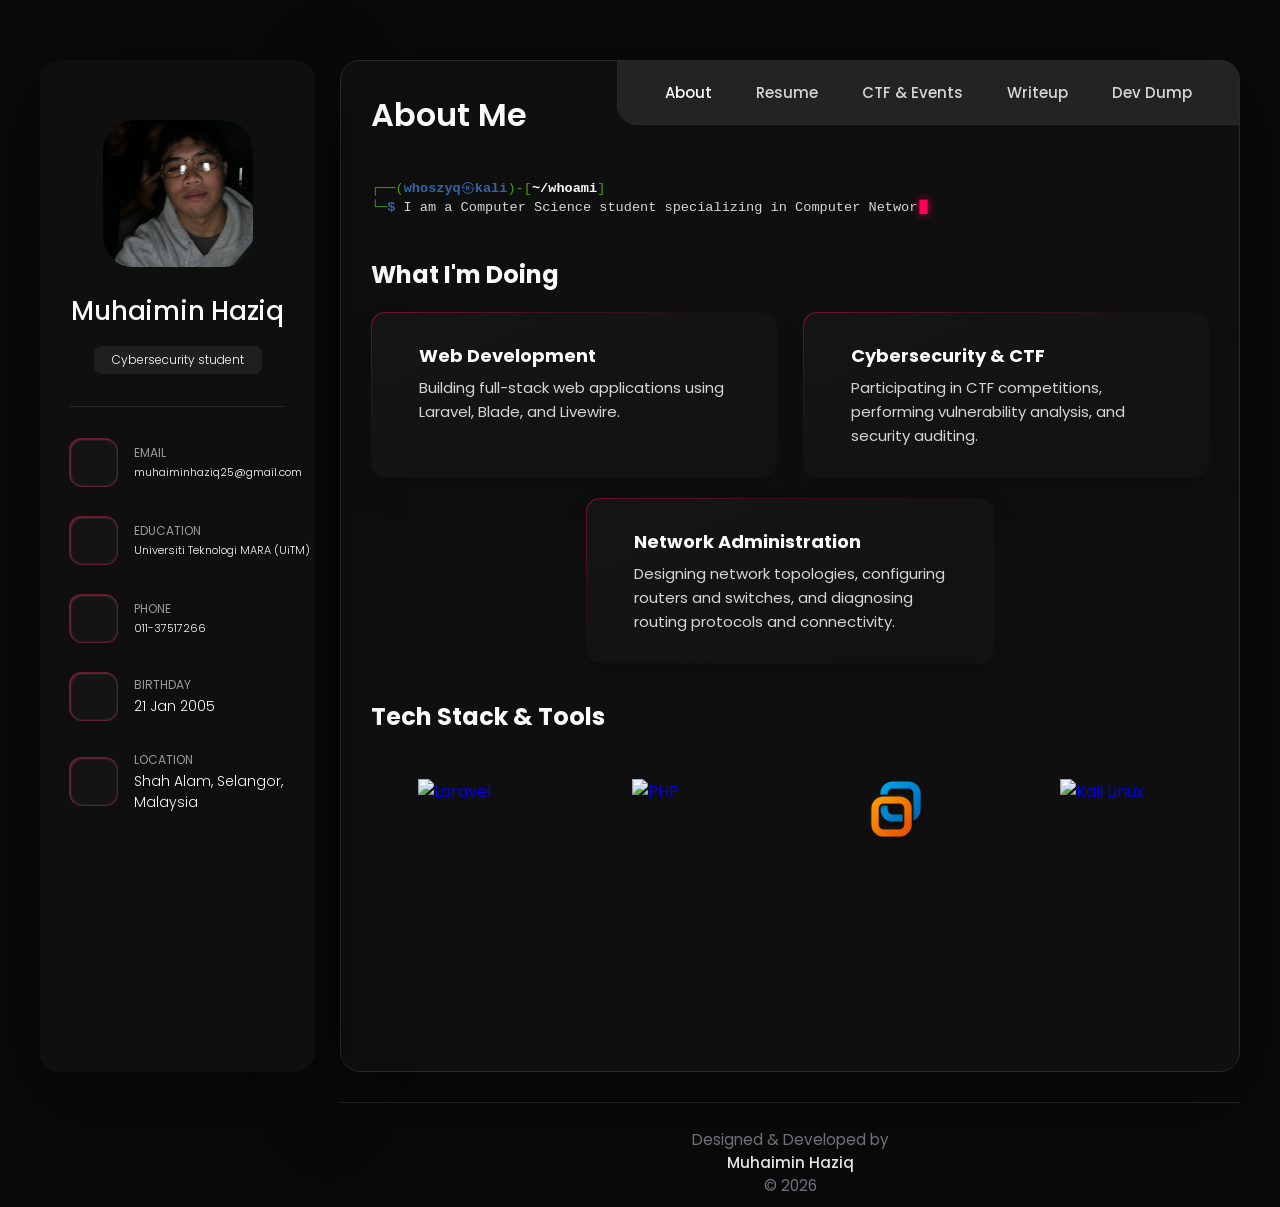
==== commit f23010d3: "fix what necessary" ====
--- a/index.html
+++ b/index.html
@@ -324,6 +324,53 @@
               </a>
             </li>
 
+            <!-- vmware -->
+            <li class="clients-item">
+              <a href="https://www.vmware.com" target="_blank" rel="noopener">
+                <svg width="60" height="60" viewBox="0 0 100 100" fill="none" xmlns="http://www.w3.org/2000/svg">
+                  <defs>
+                    <!-- Blue Gradient -->
+                    <linearGradient id="vmware-blue" x1="0%" y1="0%" x2="100%" y2="100%">
+                      <stop offset="0%" stop-color="#00A2E8"/>
+                      <stop offset="100%" stop-color="#0066B3"/>
+                    </linearGradient>
+                    
+                    <!-- Orange Gradient -->
+                    <linearGradient id="vmware-orange" x1="0%" y1="0%" x2="100%" y2="100%">
+                      <stop offset="0%" stop-color="#FF9900"/>
+                      <stop offset="100%" stop-color="#E65100"/>
+                    </linearGradient>
+
+                    <!-- Drop Shadow -->
+                    <filter id="shadow" x="-10%" y="-10%" width="130%" height="130%">
+                      <feDropShadow dx="2" dy="4" stdDeviation="3" flood-opacity="0.4"/>
+                    </filter>
+                  </defs>
+
+                  <!-- Blue Top-Right Ring -->
+                  <rect x="30" y="10" width="55" height="55" rx="14" stroke="url(#vmware-blue)" stroke-width="12" fill="none" filter="url(#shadow)"/>
+                  
+                  <!-- Orange Bottom-Left Ring (Overlapping) -->
+                  <rect x="15" y="35" width="55" height="55" rx="14" stroke="#181818" stroke-width="18" fill="none"/>
+                  <rect x="15" y="35" width="55" height="55" rx="14" stroke="url(#vmware-orange)" stroke-width="12" fill="none" filter="url(#shadow)"/>
+                </svg>
+              </a>
+            </li>
+
+            <!-- Linux / Kali Linux -->
+            <li class="clients-item">
+              <a href="https://www.kali.org" target="_blank" rel="noopener">
+                <img src="https://cdn.jsdelivr.net/gh/devicons/devicon/icons/kalilinux/kalilinux-original.svg" alt="Kali Linux" title="Kali Linux" width="50">
+              </a>
+            </li>
+
+            <!-- Cisco -->
+            <li class="clients-item">
+              <a href="https://www.cisco.com" target="_blank" rel="noopener">
+                <img src="https://cdn.jsdelivr.net/npm/simple-icons@v10/icons/cisco.svg" alt="Cisco" title="Cisco Networking" width="55" style="filter: invert(48%) sepia(85%) saturate(1814%) hue-rotate(164deg) brightness(97%) contrast(97%);">
+              </a>
+            </li>
+
             <!-- 3. Git -->
             <li class="clients-item">
               <a href="https://git-scm.com" target="_blank" rel="noopener">
@@ -333,15 +380,8 @@
 
             <!-- 4. Linux / Kali Linux -->
             <li class="clients-item">
-              <a href="https://www.linux.org" target="_blank" rel="noopener">
-                <img src="https://cdn.jsdelivr.net/gh/devicons/devicon/icons/linux/linux-original.svg" alt="Linux" title="Linux" width="50">
-              </a>
-            </li>
-
-            <!-- 5. Flutter -->
-            <li class="clients-item">
-              <a href="https://flutter.dev" target="_blank" rel="noopener">
-                <img src="https://cdn.jsdelivr.net/gh/devicons/devicon/icons/flutter/flutter-original.svg" alt="Flutter" title="Flutter" width="50">
+              <a href="https://www.kali.org" target="_blank" rel="noopener">
+                <img src="https://cdn.jsdelivr.net/gh/devicons/devicon/icons/kalilinux/kalilinux-original.svg" alt="Kali Linux" title="Kali Linux" width="50">
               </a>
             </li>
 
--- a/assets/css/style.css
+++ b/assets/css/style.css
@@ -252,7 +252,7 @@
 
 article.active {
   display: block;
-  animation: fade 0.5s ease backwards;
+  animation: none !important;
 }
 
 @keyframes fade {
@@ -430,40 +430,175 @@
 }
 
 .section-title {
+  border-bottom: 2px solid #ff3366; /* Accent Red */
+  padding-bottom: 8px;
   margin-bottom: 15px;
 }
 
 /* Photo Gallery Grid */
+/* ==================== BLOG PHOTO GALLERY GRID ==================== */
+
 .journey-gallery {
   display: grid;
-  grid-template-columns: repeat(auto-fit, minmax(240px, 1fr));
+  grid-template-columns: repeat(auto-fill, minmax(min(100%, 240px), 1fr));
   gap: 20px;
   margin-top: 20px;
 }
 
-.gallery-card {
-  background: #212123;
-  border: 1px solid #383838;
-  border-radius: 14px;
-  overflow: hidden;
-}
-
-.gallery-card img {
-  width: 100%;
-  height: 200px;
-  object-fit: cover;
-  transition: transform 0.3s ease;
-}
-
-.gallery-card:hover img {
-  transform: scale(1.04);
-}
-
-.gallery-card figcaption {
-  padding: 12px 15px;
-  font-size: 13px;
-  color: #a0a0a0;
+/* Base Card Styling (Gallery Cards & Items) */
+.gallery-card,
+.gallery-item {
+  background: var(--eerie-black-2, #1e1e1f);
+  border: 1px solid var(--jet, #383838) !important;
+  border-radius: 16px !important;
+  padding: 12px !important;
+  overflow: hidden !important;
+  box-sizing: border-box !important;
+  display: flex !important;
+  flex-direction: column !important;
+  transition: border-color 0.3s ease, transform 0.3s ease, box-shadow 0.3s ease !important;
+  cursor: pointer;
+}
+
+/* Red Outline & Lift Effect on Hover */
+.gallery-card:hover,
+.gallery-item:hover {
+  border-color: #ff3366 !important; /* Accent Red */
+  transform: translateY(-4px) !important;
+  box-shadow: 0 8px 20px rgba(255, 51, 102, 0.18) !important;
+}
+
+/* Image Containment & Zoom */
+.gallery-card img,
+.gallery-item img {
+  width: 100% !important;
+  height: 160px !important;
+  object-fit: cover !important;
+  border-radius: 10px !important;
+  display: block !important;
+  transition: transform 0.3s ease !important;
+}
+
+.gallery-card:hover img,
+.gallery-item:hover img {
+  transform: scale(1.04) !important;
+}
+
+/* Caption Styling */
+.gallery-card figcaption,
+.gallery-item figcaption {
+  margin-top: 10px;
+  font-size: 0.85rem;
+  color: #a1a1aa;
   text-align: center;
+}
+
+/* ==================== BLOG TYPOGRAPHY ==================== */
+
+.blog-text-full {
+  color: #d6d6d6;
+  font-size: 15px;
+  line-height: 1.8;
+  margin-bottom: 30px;
+}
+
+/* Reduce spacing under the title header */
+.blog-header {
+  margin-bottom: 12px !important; /* Adjust this value to tighten/loosen spacing */
+}
+
+.blog-header .article-title {
+  margin-bottom: 0 !important;
+  padding-bottom: 0 !important;
+}
+
+/* Ensure the first paragraph doesn't add extra top margin */
+.blog-detail-content .blog-text-full:first-child {
+  margin-top: 0 !important;
+}
+
+.section-title {
+  margin-bottom: 15px;
+}
+
+/* ==================== MOBILE RESPONSIVENESS ==================== */
+
+@media (max-width: 580px) {
+  .journey-gallery {
+    gap: 15px;
+  }
+
+  .gallery-card,
+  .gallery-item {
+    padding: 10px !important;
+  }
+
+  .gallery-card img,
+  .gallery-item img {
+    height: 150px !important;
+  }
+}
+
+/* ==================== SCROLL-TRIGGERED ANIMATIONS ==================== */
+
+/* Keyframe for "What I'm Doing" cards */
+@keyframes fadeInUp {
+  0% {
+    opacity: 0;
+    transform: translateY(30px);
+  }
+  100% {
+    opacity: 1;
+    transform: translateY(0);
+  }
+}
+
+/* Keyframe for Tech Stack icons */
+@keyframes popIn {
+  0% {
+    opacity: 0;
+    transform: scale(0.6) translateY(20px);
+  }
+  100% {
+    opacity: 1;
+    transform: scale(1) translateY(0);
+  }
+}
+
+/* Base Hidden State for Elements */
+.service-list .service-item,
+.clients-list .clients-item {
+  opacity: 0;
+  will-change: transform, opacity;
+}
+
+/* Active Class Added by Scroll Observer */
+.service-list .service-item.animate-in {
+  animation: fadeInUp 0.6s cubic-bezier(0.16, 1, 0.3, 1) forwards;
+}
+
+.clients-list .clients-item.animate-in {
+  animation: popIn 0.5s cubic-bezier(0.175, 0.885, 0.32, 1.275) forwards;
+}
+
+/* Staggered Delays for "What I'm Doing" */
+.service-list .service-item.animate-in:nth-child(1) { animation-delay: 0.1s; }
+.service-list .service-item.animate-in:nth-child(2) { animation-delay: 0.25s; }
+.service-list .service-item.animate-in:nth-child(3) { animation-delay: 0.4s; }
+
+/* Staggered Delays for Tech Icons */
+.clients-list .clients-item.animate-in:nth-child(1) { animation-delay: 0.1s; }
+.clients-list .clients-item.animate-in:nth-child(2) { animation-delay: 0.18s; }
+.clients-list .clients-item.animate-in:nth-child(3) { animation-delay: 0.26s; }
+.clients-list .clients-item.animate-in:nth-child(4) { animation-delay: 0.34s; }
+.clients-list .clients-item.animate-in:nth-child(5) { animation-delay: 0.42s; }
+.clients-list .clients-item.animate-in:nth-child(6) { animation-delay: 0.50s; }
+.clients-list .clients-item.animate-in:nth-child(7) { animation-delay: 0.58s; }
+
+/* Interactive Hover for Tech Stack */
+.clients-list .clients-item:hover {
+  transform: translateY(-8px) scale(1.15) !important;
+  filter: drop-shadow(0 6px 12px rgba(255, 51, 102, 0.25));
 }
 
 
@@ -663,30 +798,48 @@
   }
 }
 
-/* Base style for timeline sections */
-.timeline {
-  opacity: 0; /* Keeps hidden until keyframe starts */
-  animation: timelineSlideDown 0.6s ease-out forwards;
-}
-
-/* Top-to-bottom staggered timing for each section */
-.timeline:nth-of-type(1) {
-  animation-delay: 0.1s; /* Education */
-}
-
-.timeline:nth-of-type(2) {
-  animation-delay: 0.35s; /* Competitions & Hackathons */
-}
-
-.timeline:nth-of-type(3) {
-  animation-delay: 0.6s; /* Experience */
-}
-
-/* Target the active article container directly */
-article.active {
-  animation: slideDown 0.5s ease-out forwards !important;
-}
-
+/* Base style for all scroll-animated elements across all tabs */
+.timeline,
+.timeline-item,
+.skill,
+.skills-item,
+.service-item,
+.clients-item,
+.blog-post-item {
+  opacity: 0;
+  transform: translateY(20px);
+  transition: opacity 0.5s ease-out, transform 0.5s ease-out;
+  will-change: opacity, transform;
+}
+
+.dump-card {
+  opacity: 0;
+  transform: translateY(45px) scale(0.94); /* Bigger movement + subtle zoom */
+  transition: opacity 0.9s cubic-bezier(0.2, 0.8, 0.2, 1), 
+              transform 0.9s cubic-bezier(0.2, 0.8, 0.2, 1); /* Slower & smoother */
+  will-change: opacity, transform;
+}
+
+/* Active visible state when scrolled into view */
+.timeline.show,
+.timeline-item.show,
+.skill.show,
+.skills-item.show,
+.service-item.show,
+.clients-item.show,
+.blog-post-item.show{
+  opacity: 1;
+  transform: translateY(0);
+}
+
+.dump-card.show {
+  opacity: 1;
+  transform: translateY(0) scale(1);
+}
+
+.dump-card:nth-child(3n+1) { transition-delay: 0.1s; }
+.dump-card:nth-child(3n+2) { transition-delay: 0.25s; }
+.dump-card:nth-child(3n+3) { transition-delay: 0.4s; }
 
 /*-----------------------------------*\
   #NAVBAR
@@ -2028,7 +2181,7 @@
 
   .clients-item { min-width: calc(33.33% - 35px); }
 
-  /* ==================== DEV DUMP GRID ==================== */
+/* ==================== DEV DUMP GRID ==================== */
 
 .dev-dump-section {
   margin-top: 15px;
@@ -2036,48 +2189,53 @@
 
 .dump-grid {
   display: grid;
-  grid-template-columns: repeat(auto-fill, minmax(260px, 1fr));
+  grid-template-columns: repeat(auto-fill, minmax(min(100%, 250px), 1fr));
   gap: 20px;
-  margin-top: 25px;
+  margin-top: 20px;
+  padding: 0;
   list-style: none;
-  padding: 0;
+  transition: border-color 0.3s ease, transform 0.3s ease, box-shadow 0.3s ease !important;
 }
 
 .dump-card {
   background: var(--eerie-black-2, #1e1e1f);
   border: 1px solid var(--jet, #383838);
   border-radius: 16px;
-  padding: 15px;
-  transition: transform 0.3s ease, border-color 0.3s ease, box-shadow 0.3s ease;
+  padding: 12px;
   display: flex;
   flex-direction: column;
+  box-sizing: border-box;
+  overflow: hidden; /* Prevents raw image dimensions from overflowing */
+  transition: transform 0.3s ease, border-color 0.3s ease, box-shadow 0.3s ease;
 }
 
 .dump-card:hover {
-  transform: translateY(-5px);
-  border-color: var(--orange-yellow-crayola, #ffdb70);
-  box-shadow: 0 10px 20px rgba(0, 0, 0, 0.4);
+  border-color: #ff3366 !important; /* Accent red border */
+  transform: translateY(-4px) !important;
+  box-shadow: 0 8px 20px rgba(255, 51, 102, 0.15) !important;
 }
 
 .dump-img-box {
   width: 100%;
-  height: 190px;
-  border-radius: 12px;
+  height: 180px;
+  border-radius: 10px;
   overflow: hidden;
   margin: 0 0 12px 0;
-  background: var(--onyx, #2b2b2c);
+  background-color: var(--onyx, #2b2b2c);
   cursor: pointer;
 }
 
 .dump-img-box img {
-  width: 100%;
-  height: 100%;
-  object-fit: cover;
+  width: 100% !important;
+  height: 100% !important;
+  object-fit: cover !important;
+  display: block !important;
   transition: transform 0.3s ease;
 }
 
 .dump-card:hover .dump-img-box img {
-  transform: scale(1.05);
+    transform: scale(1.05);
+
 }
 
 .dump-date {
@@ -2099,59 +2257,85 @@
   line-height: 1.5;
 }
 
-/* Lightbox Overlay */
+/* ==================== LIGHTBOX MODAL ==================== */
+
 .lightbox {
-  display: none;
+  display: none; /* Hidden by default */
   position: fixed;
-  z-index: 9999;
+  z-index: 99999;
   top: 0;
   left: 0;
   width: 100vw;
   height: 100vh;
-  background-color: rgba(0, 0, 0, 0.85);
+  background-color: rgba(0, 0, 0, 0.9);
   backdrop-filter: blur(8px);
+  -webkit-backdrop-filter: blur(8px);
   justify-content: center;
   align-items: center;
   flex-direction: column;
-  opacity: 0;
-  transition: opacity 0.3s ease;
 }
 
 .lightbox.active {
-  display: flex;
-  opacity: 1;
-}
-
-/* Image preview scaling */
+  display: flex !important;
+}
+
 .lightbox-content {
   max-width: 90%;
-  max-height: 80vh;
+  max-height: 75vh;
   border-radius: 12px;
-  border: 1px solid var(--jet, #383838);
-  box-shadow: 0 10px 30px rgba(0, 0, 0, 0.8);
   object-fit: contain;
+  border: 1px solid #383838;
 }
 
 .lightbox-caption {
   margin-top: 15px;
-  color: var(--white-2, #e4e4e7);
-  font-size: 0.95rem;
+  color: #e4e4e7;
+  font-size: 0.9rem;
   text-align: center;
+  padding: 0 20px;
 }
 
 .lightbox-close {
   position: absolute;
-  top: 20px;
-  right: 30px;
+  top: 25px;
+  right: 25px;
   color: #ffffff;
-  font-size: 40px;
+  font-size: 35px;
   font-weight: bold;
   cursor: pointer;
-  transition: color 0.2s ease;
-}
-
-.lightbox-close:hover {
-  color: var(--orange-yellow-crayola, #ffdb70);
+  line-height: 1;
+}
+
+/* ==================== RESPONSIVE / MOBILE STYLES ==================== */
+
+@media (max-width: 580px) {
+  .dump-card {
+    padding: 10px;
+  }
+
+  .dump-img-box {
+    height: 150px;
+  }
+
+  .dump-img-box img {
+    max-height: 150px !important;
+  }
+
+  .lightbox-content {
+    max-width: 95%;
+    max-height: 70vh;
+  }
+
+  .lightbox-close {
+    top: 15px;
+    right: 20px;
+    font-size: 32px;
+  }
+
+  .lightbox-caption {
+    font-size: 0.85rem;
+    padding: 0 15px;
+  }
 }
 
 
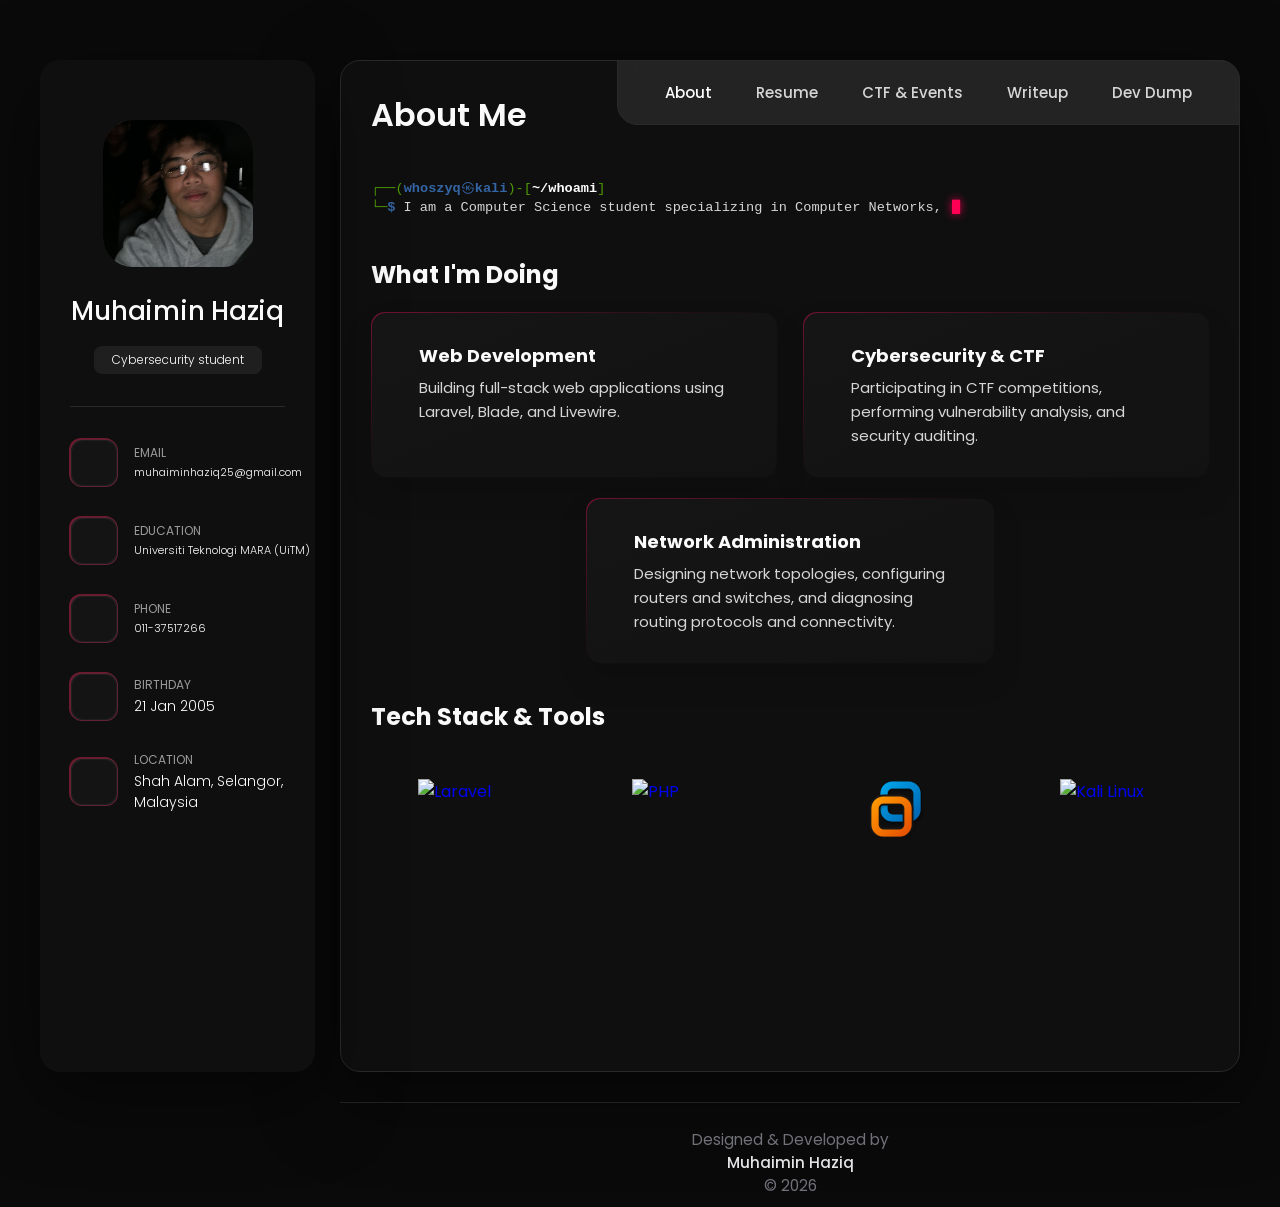
==== commit b7da6c42: "fix what necessary" ====
--- a/index.html
+++ b/index.html
@@ -378,13 +378,6 @@
               </a>
             </li>
 
-            <!-- 4. Linux / Kali Linux -->
-            <li class="clients-item">
-              <a href="https://www.kali.org" target="_blank" rel="noopener">
-                <img src="https://cdn.jsdelivr.net/gh/devicons/devicon/icons/kalilinux/kalilinux-original.svg" alt="Kali Linux" title="Kali Linux" width="50">
-              </a>
-            </li>
-
             <!-- 6. MySQL -->
             <li class="clients-item">
               <a href="https://www.mysql.com" target="_blank" rel="noopener">
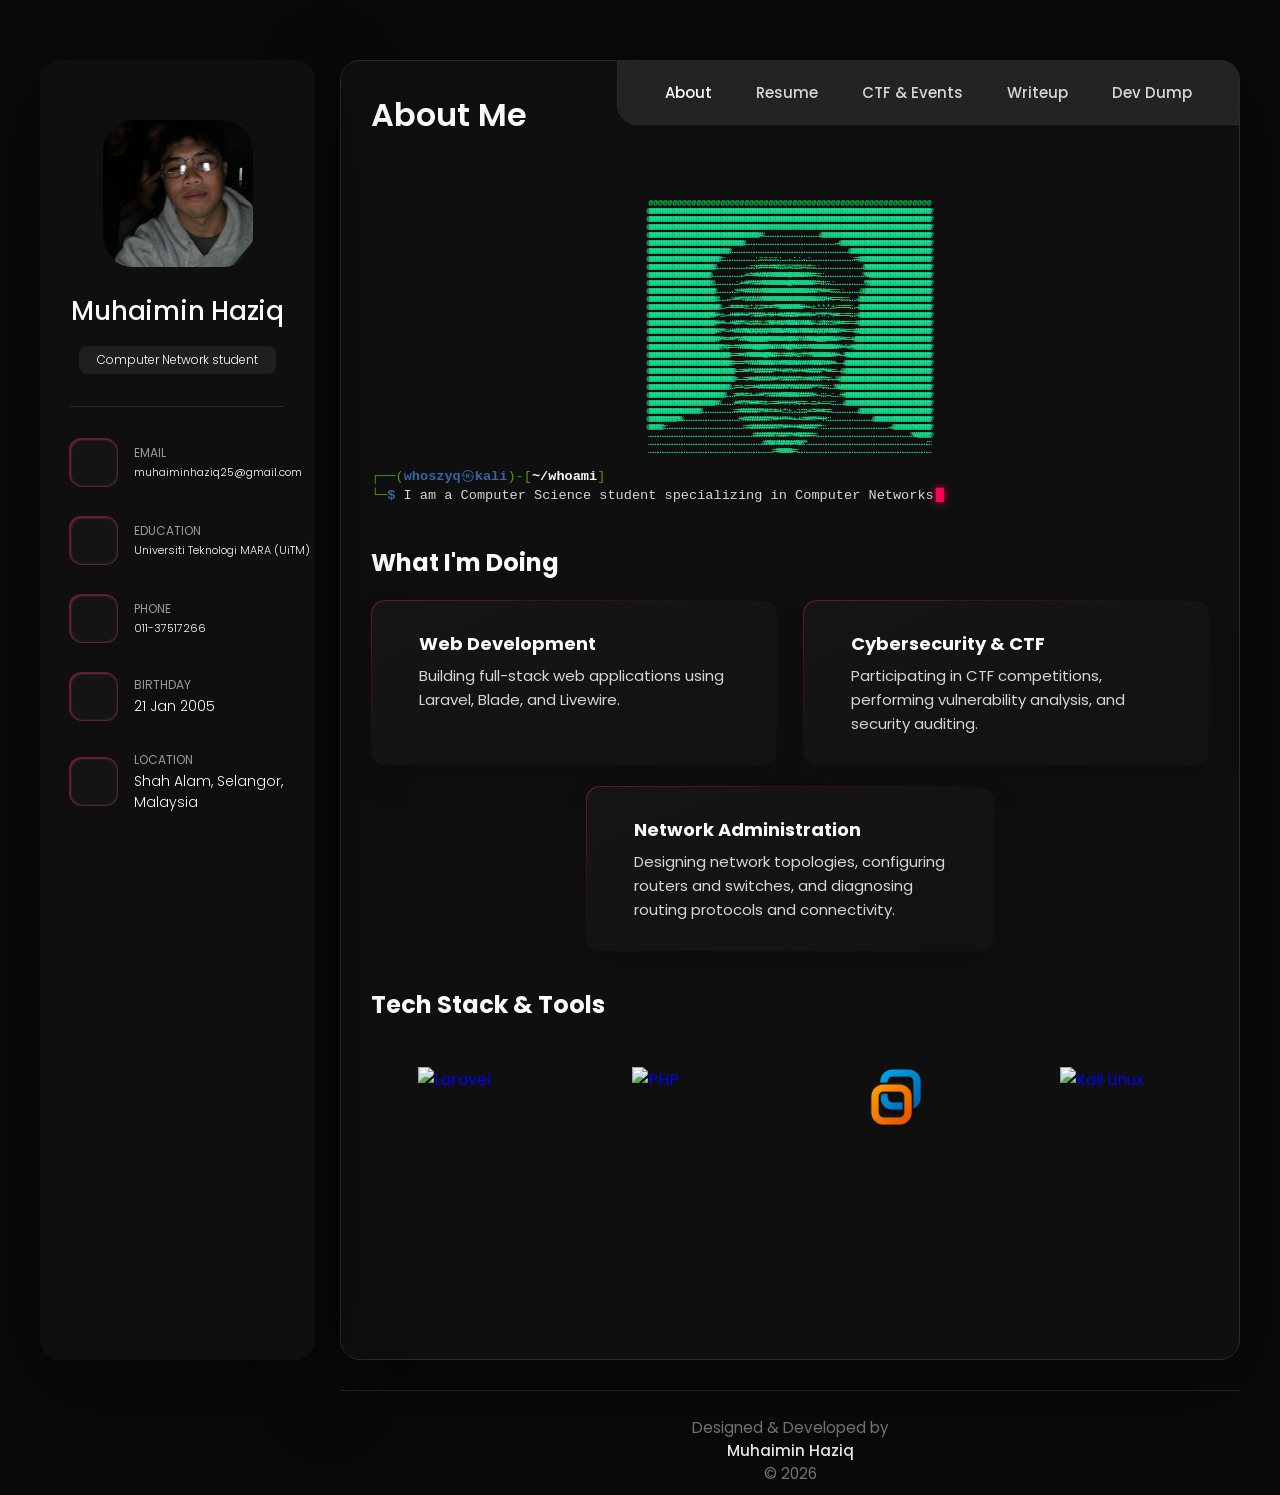
==== commit 5204f899: "add glitch" ====
--- a/index.html
+++ b/index.html
@@ -73,6 +73,73 @@
         <section class="about-text terminal-container">
 
           <!-- Terminal Credit Note -->
+
+          <!-- ASCII Art Container -->
+<div class="ascii-container">
+  <pre class="ascii-art glitch" data-text="
+@@@@@@@@@@@@@@@@@@@@@@@@@@@@@@@@@@@@@@@@@@@@@@@@@@@@@@@@@@@
+@@@@@@@@@@@@@@@@@@@@@@@@@@@@@@@@@@@@@@@@@@@@@@@@@@@@@@@@@@@
+@@@@@@@@@@@@@@@@@@@@@@@@@@@@@@@@@@@@@@@@@@@@@@@@@@@@@@@@@@@
+@@@@@@@@@@@@@@@@@@@@@@@#............@@@@@@@@@@@@@@@@@@@@@@@
+@@@@@@@@@@@@@@@@@@@@...................-@@@@@@@@@@@@@@@@@@@
+@@@@@@@@@@@@@@@@@.........................@@@@@@@@@@@@@@@@@
+@@@@@@@@@@@@@@@:...........................=@@@@@@@@@@@@@@@
+@@@@@@@@@@@@@@........:====:.-::-:...........@@@@@@@@@@@@@@
+@@@@@@@@@@@@@.......-=+###%%%%%%##=:.........%@@@@@@@@@@@@@
+@@@@@@@@@@@@@......-+*##%%%%%@%%%%#=:........*@@@@@@@@@@@@@
+@@@@@@@@@@@@@@....:+####%%%%%%%%%##*+=:......@@@@@@@@@@@@@@
+@@@@@@@@@@@@@@...-+*####%%%%%%%%%%%##+==:...@@@@@@@@@@@@@@@
+@@@@@@@@@@@@@@@.-===:..:==*%%%%%+-.....-==.-@@@@@@@@@@@@@@@
+@@@@@@@@@@@@@%+.-++++*##++++###++++***+=-=:-@@@@@@@@@@@@@@@
+@@@@@@@@@@@@@@++-+#*-:#..%+##%%##%-.#::+==-=@@@@@@@@@@@@@@@
+@@@@@@@@@@@@@@#*-+##%#####%%#%%#%%####%#+==#@@@@@@@@@@@@@@@
+@@@@@@@@@@@@@@#+=+*#%@@@@%%%#%%*#%%@@%%#+=-@@@@@@@@@@@@@@@@
+@@@@@@@@@@@@@@@*==*#%%@@%%##%@%###%%%%%#+-+@@@@@@@@@@@@@@@@
+@@@@@@@@@@@@@@@@@-=+#%%%@%#-=#+:**%%%%#+-%@@@@@@@@@@@@@@@@@
+@@@@@@@@@@@@@@@@@===*##%%%##%%%###%%##+--@@@@@@@@@@@@@@@@@@
+@@@@@@@@@@@@@@@@@@-=+*####*++*+++###*+=--@@@@@@@@@@@@@@@@@@
+@@@@@@@@@@@@@@@@@@--=+####+*###*=+##*=--@@@@@@@@@@@@@@@@@@@
+@@@@@@@@@@@@@@@@@.=-:=+######*####**=:.%@@@@@@@@@@@@@@@@@@@
+@@@@@@@@@@@@@@@@..=+=--+*###%%%###+-:-..+@@@@@@@@@@@@@@@@@@
+@@@@@@@@@@@@@@#...+**++=:-=++++==-:---:..@@@@@@@@@@@@@@@@@@
+@@@@@@@@@@@.......=####*+==-:..::-=+==......@@@@@@@@@@@@@@@
+@@@@@@%............+#####*++*+--=+*++:.........@@@@@@@@@@@@
+@@@:................=######*++++###*:.............-@@@@@@@@
+......................####*##*+###=....................%@@@
+........................#%#####%*.........................:
+..........................=%%%=............................">
+@@@@@@@@@@@@@@@@@@@@@@@@@@@@@@@@@@@@@@@@@@@@@@@@@@@@@@@@@@@
+@@@@@@@@@@@@@@@@@@@@@@@@@@@@@@@@@@@@@@@@@@@@@@@@@@@@@@@@@@@
+@@@@@@@@@@@@@@@@@@@@@@@@@@@@@@@@@@@@@@@@@@@@@@@@@@@@@@@@@@@
+@@@@@@@@@@@@@@@@@@@@@@@#............@@@@@@@@@@@@@@@@@@@@@@@
+@@@@@@@@@@@@@@@@@@@@...................-@@@@@@@@@@@@@@@@@@@
+@@@@@@@@@@@@@@@@@.........................@@@@@@@@@@@@@@@@@
+@@@@@@@@@@@@@@@:...........................=@@@@@@@@@@@@@@@
+@@@@@@@@@@@@@@........:====:.-::-:...........@@@@@@@@@@@@@@
+@@@@@@@@@@@@@.......-=+###%%%%%%##=:.........%@@@@@@@@@@@@@
+@@@@@@@@@@@@@......-+*##%%%%%@%%%%#=:........*@@@@@@@@@@@@@
+@@@@@@@@@@@@@@....:+####%%%%%%%%%##*+=:......@@@@@@@@@@@@@@
+@@@@@@@@@@@@@@...-+*####%%%%%%%%%%%##+==:...@@@@@@@@@@@@@@@
+@@@@@@@@@@@@@@@.-===:..:==*%%%%%+-.....-==.-@@@@@@@@@@@@@@@
+@@@@@@@@@@@@@%+.-++++*##++++###++++***+=-=:-@@@@@@@@@@@@@@@
+@@@@@@@@@@@@@@++-+#*-:#..%+##%%##%-.#::+==-=@@@@@@@@@@@@@@@
+@@@@@@@@@@@@@@#*-+##%#####%%#%%#%%####%#+==#@@@@@@@@@@@@@@@
+@@@@@@@@@@@@@@#+=+*#%@@@@%%%#%%*#%%@@%%#+=-@@@@@@@@@@@@@@@@
+@@@@@@@@@@@@@@@*==*#%%@@%%##%@%###%%%%%#+-+@@@@@@@@@@@@@@@@
+@@@@@@@@@@@@@@@@@-=+#%%%@%#-=#+:**%%%%#+-%@@@@@@@@@@@@@@@@@
+@@@@@@@@@@@@@@@@@===*##%%%##%%%###%%##+--@@@@@@@@@@@@@@@@@@
+@@@@@@@@@@@@@@@@@@-=+*####*++*+++###*+=--@@@@@@@@@@@@@@@@@@
+@@@@@@@@@@@@@@@@@@--=+####+*###*=+##*=--@@@@@@@@@@@@@@@@@@@
+@@@@@@@@@@@@@@@@@.=-:=+######*####**=:.%@@@@@@@@@@@@@@@@@@@
+@@@@@@@@@@@@@@@@..=+=--+*###%%%###+-:-..+@@@@@@@@@@@@@@@@@@
+@@@@@@@@@@@@@@#...+**++=:-=++++==-:---:..@@@@@@@@@@@@@@@@@@
+@@@@@@@@@@@.......=####*+==-:..::-=+==......@@@@@@@@@@@@@@@
+@@@@@@%............+#####*++*+--=+*++:.........@@@@@@@@@@@@
+@@@:................=######*++++###*:.............-@@@@@@@@
+......................####*##*+###=....................%@@@
+........................#%#####%*.........................:
+..........................=%%%=............................</pre>
+</div>
       
 
           <!-- PARAGRAPH 1 -->
--- a/assets/css/style.css
+++ b/assets/css/style.css
@@ -841,6 +841,238 @@
 .dump-card:nth-child(3n+2) { transition-delay: 0.25s; }
 .dump-card:nth-child(3n+3) { transition-delay: 0.4s; }
 
+/* Container spans full width of its parent section */
+.dev-banner-container {
+  position: relative;
+  width: 100%;
+  padding: 60px 20px;
+  display: flex;
+  justify-content: center;
+  align-items: center;
+  overflow: hidden;
+  background: transparent; /* No grey box, follows your theme */
+}
+
+/* Edge-to-Edge Tape Styling */
+.caution-tape {
+  position: absolute;
+  width: 100vw; /* Forces it to stretch completely edge-to-edge across the screen/container */
+  left: 50%;
+  transform: translateX(-50%);
+  height: 35px;
+  
+  background: repeating-linear-gradient(
+    -45deg,
+    #f5c518,
+    #f5c518 15px,
+    #111 15px,
+    #111 30px
+  );
+  background-size: 60px 60px;
+  box-shadow: 0 2px 8px rgba(0, 0, 0, 0.5);
+}
+
+/* Tape 1: Slanted / angled across */
+.tape-1 {
+  top: 40%;
+  transform: translateX(-50%) rotate(-4deg);
+  animation: moveStripesLeft 2s linear infinite;
+  z-index: 1;
+}
+
+/* Tape 2: Crossing in the opposite direction */
+.tape-2 {
+  top: 45%;
+  transform: translateX(-50%) rotate(4deg);
+  animation: moveStripesRight 2s linear infinite;
+  z-index: 2;
+  opacity: 0.9;
+}
+
+/* Content Box (Transparent background, floats cleanly over the tapes) */
+/* Ensure the outer content box aligns everything centrally */
+.dev-content-box {
+  position: relative;
+  z-index: 3;
+  display: flex;
+  flex-direction: column;
+  align-items: center; /* Center-aligns all child elements horizontally */
+  justify-content: center;
+  text-align: center;
+  
+  background: rgba(18, 18, 18, 0.85);
+  padding: 30px 40px;
+  border-radius: 16px;
+  border: 1px solid rgba(255, 255, 255, 0.08);
+  backdrop-filter: blur(6px);
+  max-width: 450px;
+  margin: 0 auto; /* Keeps the card itself centered */
+}
+
+/* Center the icon block and its contents */
+.dev-icon {
+  display: flex;
+  align-items: center;
+  justify-content: center;
+  margin: 0 auto 16px auto; /* Centers the icon container */
+  
+  /* Retain your icon box dimensions/styling if using a background badge */
+  width: 55px;
+  height: 55px;
+  border-radius: 12px;
+  background: rgba(255, 255, 255, 0.05); /* Adjust or remove if needed */
+}
+
+/* Icon sizing */
+.dev-icon ion-icon {
+  font-size: 32px;
+  color: #ff2a5f; /* Or #f5c518 depending on your theme preference */
+}
+
+.dev-title {
+  color: #ffffff;
+  font-size: 22px;
+  font-weight: 600;
+  margin-bottom: 8px;
+}
+
+.dev-text {
+  color: #999999;
+  font-size: 14px;
+  line-height: 1.5;
+}
+
+/* Continuous Movement Animations */
+@keyframes moveStripesLeft {
+  0% { background-position: 0 0; }
+  100% { background-position: 60px 0; }
+}
+
+@keyframes moveStripesRight {
+  0% { background-position: 0 0; }
+  100% { background-position: -60px 0; }
+}
+
+.ascii-container {
+  display: flex;
+  justify-content: center;
+  align-items: center;
+  width: 100%;
+  overflow-x: auto;
+  padding: 20px 0;
+}
+
+/* asci artiiiiiiiiiiiiiiiiiiiiiiiiiiiiiiiiiiiii*/
+.ascii-art {
+  position: relative;
+  font-family: 'Fira Code', 'Courier New', Courier, monospace;
+  font-size: 8px;
+  line-height: 1.0;
+  letter-spacing: 0;
+  color: #00ff66; /* Terminal green */
+  white-space: pre;
+  margin: 0;
+}
+
+/* Base Glitch Trigger */
+.glitch {
+  animation: glitch-skew 1.2s infinite linear alternate-reverse;
+}
+
+/* Red & Cyan Chromatic Aberration Layers */
+.glitch::before,
+.glitch::after {
+  content: attr(data-text);
+  position: absolute;
+  top: 0;
+  left: 0;
+  width: 100%;
+  height: 100%;
+  white-space: pre;
+}
+
+/* Red Shift Layer (Randomized horizontal slices & shifts) */
+.glitch::before {
+  left: 2px;
+  text-shadow: -2px 0 #ff0055;
+  animation: glitch-random-1 0.8s infinite steps(1);
+}
+
+/* Cyan Shift Layer (Randomized horizontal slices & shifts) */
+.glitch::after {
+  left: -2px;
+  text-shadow: 2px 0 #00e5ff;
+  animation: glitch-random-2 0.6s infinite steps(1);
+}
+
+/* Keyframes for Layer 1: Random Slices & Offsets */
+@keyframes glitch-random-1 {
+  0%   { clip-path: inset(14% 0 72% 0); transform: translate(-4px, 0); }
+  10%  { clip-path: inset(83% 0 4% 0);  transform: translate(3px, 0); }
+  20%  { clip-path: inset(41% 0 49% 0); transform: translate(-1px, 0); }
+  30%  { clip-path: inset(5% 0 88% 0);  transform: translate(5px, 0); }
+  40%  { clip-path: inset(62% 0 21% 0); transform: translate(-3px, 0); }
+  50%  { clip-path: inset(27% 0 65% 0); transform: translate(2px, 0); }
+  60%  { clip-path: inset(91% 0 2% 0);  transform: translate(-5px, 0); }
+  70%  { clip-path: inset(50% 0 35% 0); transform: translate(4px, 0); }
+  80%  { clip-path: inset(12% 0 79% 0); transform: translate(-2px, 0); }
+  90%  { clip-path: inset(75% 0 11% 0); transform: translate(1px, 0); }
+  100% { clip-path: inset(33% 0 58% 0); transform: translate(-3px, 0); }
+}
+
+/* Keyframes for Layer 2: Independent Random Slices */
+@keyframes glitch-random-2 {
+  0%   { clip-path: inset(68% 0 15% 0); transform: translate(3px, 0); }
+  12%  { clip-path: inset(8% 0 81% 0);  transform: translate(-5px, 0); }
+  25%  { clip-path: inset(53% 0 32% 0); transform: translate(2px, 0); }
+  37%  { clip-path: inset(22% 0 69% 0); transform: translate(-4px, 0); }
+  50%  { clip-path: inset(85% 0 3% 0);  transform: translate(6px, 0); }
+  62%  { clip-path: inset(39% 0 51% 0); transform: translate(-2px, 0); }
+  75%  { clip-path: inset(1% 0 94% 0);  transform: translate(4px, 0); }
+  87%  { clip-path: inset(77% 0 10% 0); transform: translate(-3px, 0); }
+  100% { clip-path: inset(45% 0 42% 0); transform: translate(1px, 0); }
+}
+
+/* Subtle Overall Skew Jitter */
+@keyframes glitch-skew {
+  0%, 80%, 100% { transform: skew(0deg); }
+  20% { transform: skew(2deg); }
+  40% { transform: skew(-1.5deg); }
+  60% { transform: skew(1deg); }
+}
+
+/* Keyframe Animations for Slicing Effect */
+@keyframes glitch-anim-1 {
+  0% { clip-path: inset(20% 0 50% 0); }
+  20% { clip-path: inset(60% 0 10% 0); }
+  40% { clip-path: inset(10% 0 75% 0); }
+  60% { clip-path: inset(80% 0 5% 0); }
+  80% { clip-path: inset(30% 0 40% 0); }
+  100% { clip-path: inset(50% 0 30% 0); }
+}
+
+@keyframes glitch-anim-2 {
+  0% { clip-path: inset(10% 0 60% 0); }
+  25% { clip-path: inset(70% 0 15% 0); }
+  50% { clip-path: inset(35% 0 45% 0); }
+  75% { clip-path: inset(5% 0 85% 0); }
+  100% { clip-path: inset(90% 0 2% 0); }
+}
+
+/* Gentle Horizontal Jitter */
+@keyframes glitch-skew {
+  0% { transform: skew(0deg); }
+  20% { transform: skew(0deg); }
+  22% { transform: skew(-2deg); }
+  24% { transform: skew(1.5deg); }
+  25% { transform: skew(0deg); }
+  80% { transform: skew(0deg); }
+  82% { transform: skew(3deg); }
+  84% { transform: skew(-1deg); }
+  85% { transform: skew(0deg); }
+  100% { transform: skew(0deg); }
+}
+
 /*-----------------------------------*\
   #NAVBAR
 \*-----------------------------------*/
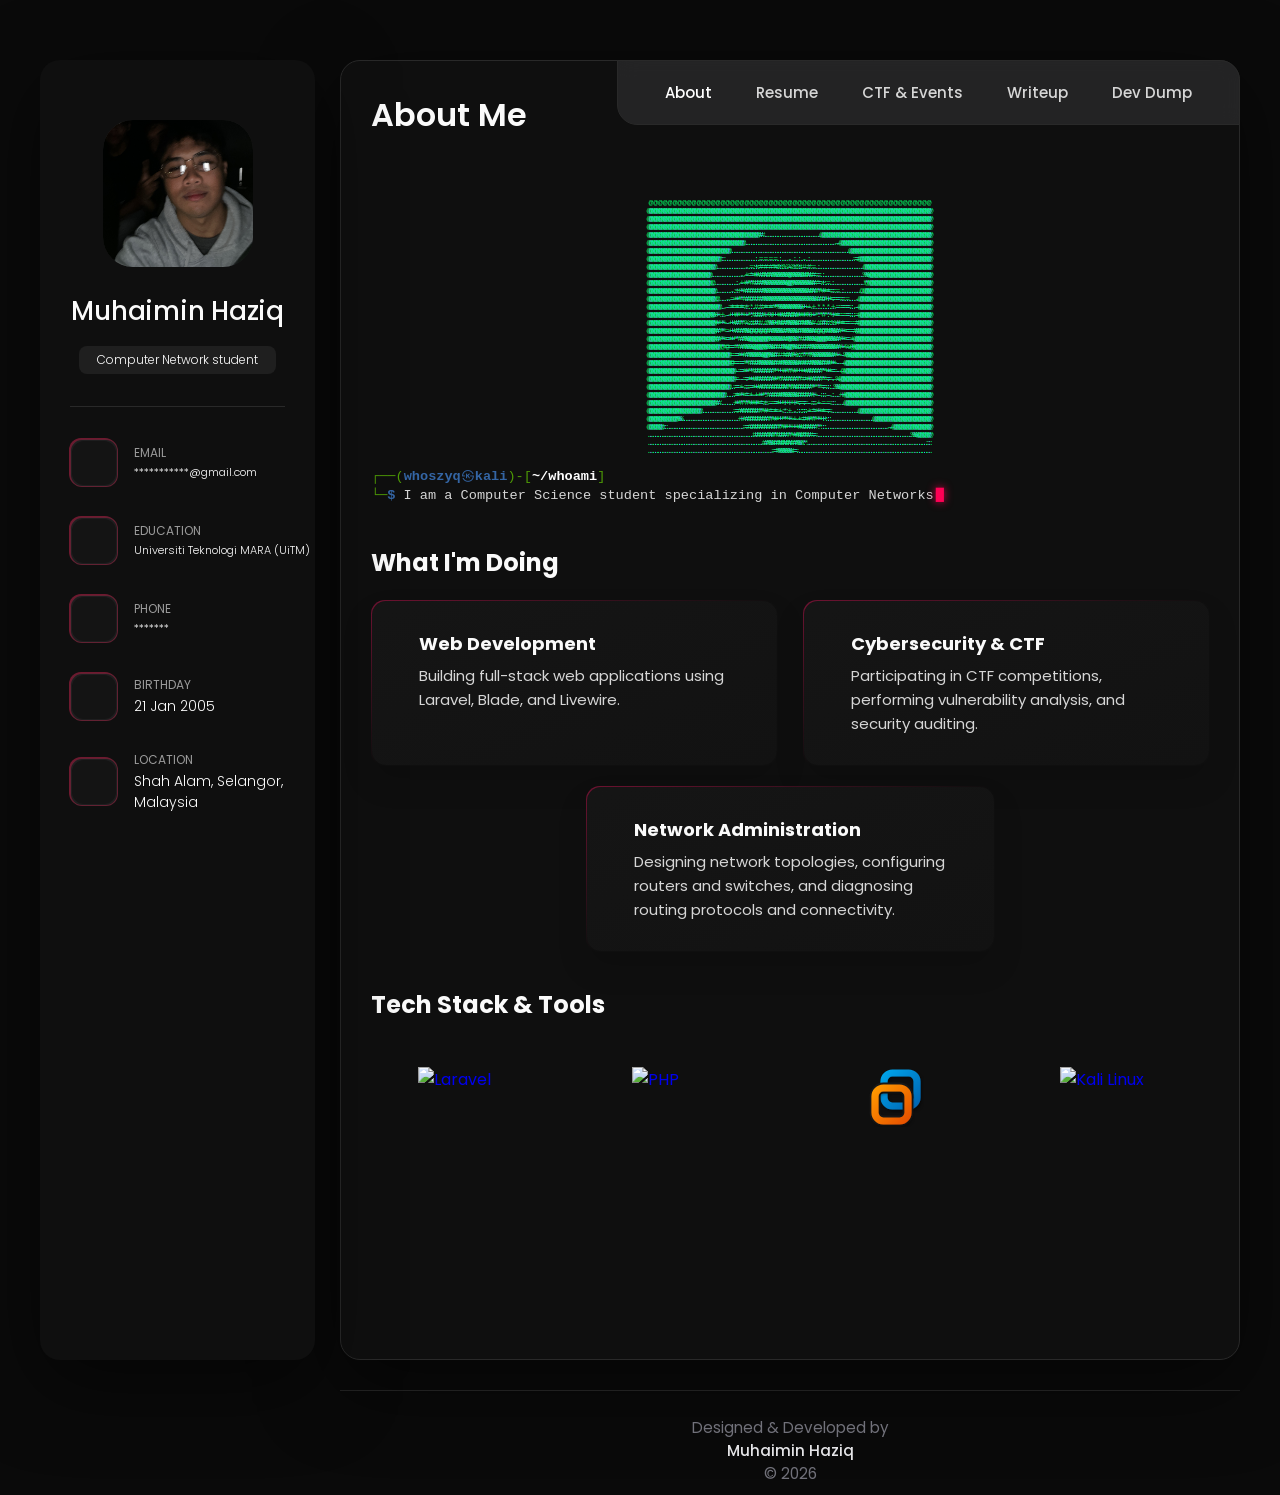
==== commit e111cba7: "some change" ====
--- a/index.html
+++ b/index.html
@@ -218,152 +218,7 @@
         </section>
 
 
-        <!--
-          - testimonials
-        -->
-
-        <!-- <section class="testimonials">
-
-          <h3 class="h3 testimonials-title">Testimonials</h3>
-
-          <ul class="testimonials-list has-scrollbar">
-
-            <li class="testimonials-item">
-              <div class="content-card" data-testimonials-item>
-
-                <figure class="testimonials-avatar-box">
-                  <img src="./assets/images/avatar-1.png" alt="Daniel lewis" width="60" data-testimonials-avatar>
-                </figure>
-
-                <h4 class="h4 testimonials-item-title" data-testimonials-title>Daniel lewis</h4>
-
-                <div class="testimonials-text" data-testimonials-text>
-                  <p>
-                    Richard was hired to create a corporate identity. We were very pleased with the work done. She has a
-                    lot of experience
-                    and is very concerned about the needs of client. Lorem ipsum dolor sit amet, ullamcous cididt
-                    consectetur adipiscing
-                    elit, seds do et eiusmod tempor incididunt ut laborels dolore magnarels alia.
-                  </p>
-                </div>
-
-              </div>
-            </li>
-
-            <li class="testimonials-item">
-              <div class="content-card" data-testimonials-item>
-
-                <figure class="testimonials-avatar-box">
-                  <img src="./assets/images/avatar-2.png" alt="Jessica miller" width="60" data-testimonials-avatar>
-                </figure>
-
-                <h4 class="h4 testimonials-item-title" data-testimonials-title>Jessica miller</h4>
-
-                <div class="testimonials-text" data-testimonials-text>
-                  <p>
-                    Richard was hired to create a corporate identity. We were very pleased with the work done. She has a
-                    lot of experience
-                    and is very concerned about the needs of client. Lorem ipsum dolor sit amet, ullamcous cididt
-                    consectetur adipiscing
-                    elit, seds do et eiusmod tempor incididunt ut laborels dolore magnarels alia.
-                  </p>
-                </div>
-
-              </div>
-            </li>
-
-            <li class="testimonials-item">
-              <div class="content-card" data-testimonials-item>
-
-                <figure class="testimonials-avatar-box">
-                  <img src="./assets/images/avatar-3.png" alt="Emily evans" width="60" data-testimonials-avatar>
-                </figure>
-
-                <h4 class="h4 testimonials-item-title" data-testimonials-title>Emily evans</h4>
-
-                <div class="testimonials-text" data-testimonials-text>
-                  <p>
-                    Richard was hired to create a corporate identity. We were very pleased with the work done. She has a
-                    lot of experience
-                    and is very concerned about the needs of client. Lorem ipsum dolor sit amet, ullamcous cididt
-                    consectetur adipiscing
-                    elit, seds do et eiusmod tempor incididunt ut laborels dolore magnarels alia.
-                  </p>
-                </div>
-
-              </div>
-            </li>
-
-            <li class="testimonials-item">
-              <div class="content-card" data-testimonials-item>
-
-                <figure class="testimonials-avatar-box">
-                  <img src="./assets/images/avatar-4.png" alt="Henry william" width="60" data-testimonials-avatar>
-                </figure>
-
-                <h4 class="h4 testimonials-item-title" data-testimonials-title>Henry william</h4>
-
-                <div class="testimonials-text" data-testimonials-text>
-                  <p>
-                    Richard was hired to create a corporate identity. We were very pleased with the work done. She has a
-                    lot of experience
-                    and is very concerned about the needs of client. Lorem ipsum dolor sit amet, ullamcous cididt
-                    consectetur adipiscing
-                    elit, seds do et eiusmod tempor incididunt ut laborels dolore magnarels alia.
-                  </p>
-                </div>
-
-              </div>
-            </li>
-
-          </ul>
-
-        </section> -->
-
-
-        <!--
-          - testimonials modal
-        -->
-
-        <!-- <div class="modal-container" data-modal-container>
-
-          <div class="overlay" data-overlay></div>
-
-          <section class="testimonials-modal">
-
-            <button class="modal-close-btn" data-modal-close-btn>
-              <ion-icon name="close-outline"></ion-icon>
-            </button>
-
-            <div class="modal-img-wrapper">
-              <figure class="modal-avatar-box">
-                <img src="./assets/images/avatar-1.png" alt="Daniel lewis" width="80" data-modal-img>
-              </figure>
-
-              <img src="./assets/images/icon-quote.svg" alt="quote icon">
-            </div>
-
-            <div class="modal-content">
-
-              <h4 class="h3 modal-title" data-modal-title>Daniel lewis</h4>
-
-              <time datetime="2021-06-14">14 June, 2021</time>
-
-              <div data-modal-text>
-                <p>
-                  Richard was hired to create a corporate identity. We were very pleased with the work done. She has a
-                  lot of experience
-                  and is very concerned about the needs of client. Lorem ipsum dolor sit amet, ullamcous cididt
-                  consectetur adipiscing
-                  elit, seds do et eiusmod tempor incididunt ut laborels dolore magnarels alia.
-                </p>
-              </div>
-
-            </div>
-
-          </section>
-
-        </div> -->
+        
 
 
         <!--
@@ -377,14 +232,14 @@
 
           <ul class="clients-list has-scrollbar">
 
-            <!-- 1. Laravel -->
+            <!-- Laravel -->
             <li class="clients-item">
               <a href="https://laravel.com" target="_blank" rel="noopener">
                 <img src="https://cdn.jsdelivr.net/gh/devicons/devicon/icons/laravel/laravel-original.svg" alt="Laravel" title="Laravel" width="50">
               </a>
             </li>
 
-            <!-- 2. PHP -->
+            <!-- PHP -->
             <li class="clients-item">
               <a href="https://www.php.net" target="_blank" rel="noopener">
                 <img src="https://cdn.jsdelivr.net/gh/devicons/devicon/icons/php/php-original.svg" alt="PHP" title="PHP" width="50">
@@ -438,21 +293,21 @@
               </a>
             </li>
 
-            <!-- 3. Git -->
+            <!-- Git -->
             <li class="clients-item">
               <a href="https://git-scm.com" target="_blank" rel="noopener">
                 <img src="https://cdn.jsdelivr.net/gh/devicons/devicon/icons/git/git-original.svg" alt="Git" title="Git" width="50">
               </a>
             </li>
 
-            <!-- 6. MySQL -->
+            <!-- MySQL -->
             <li class="clients-item">
               <a href="https://www.mysql.com" target="_blank" rel="noopener">
                 <img src="https://cdn.jsdelivr.net/gh/devicons/devicon/icons/mysql/mysql-original.svg" alt="MySQL" title="MySQL" width="50">
               </a>
             </li>
 
-            <!-- 7. VS Code -->
+            <!-- VS Code -->
             <li class="clients-item">
               <a href="https://code.visualstudio.com" target="_blank" rel="noopener">
                 <img src="https://cdn.jsdelivr.net/gh/devicons/devicon/icons/vscode/vscode-original.svg" alt="VS Code" title="VS Code" width="50">
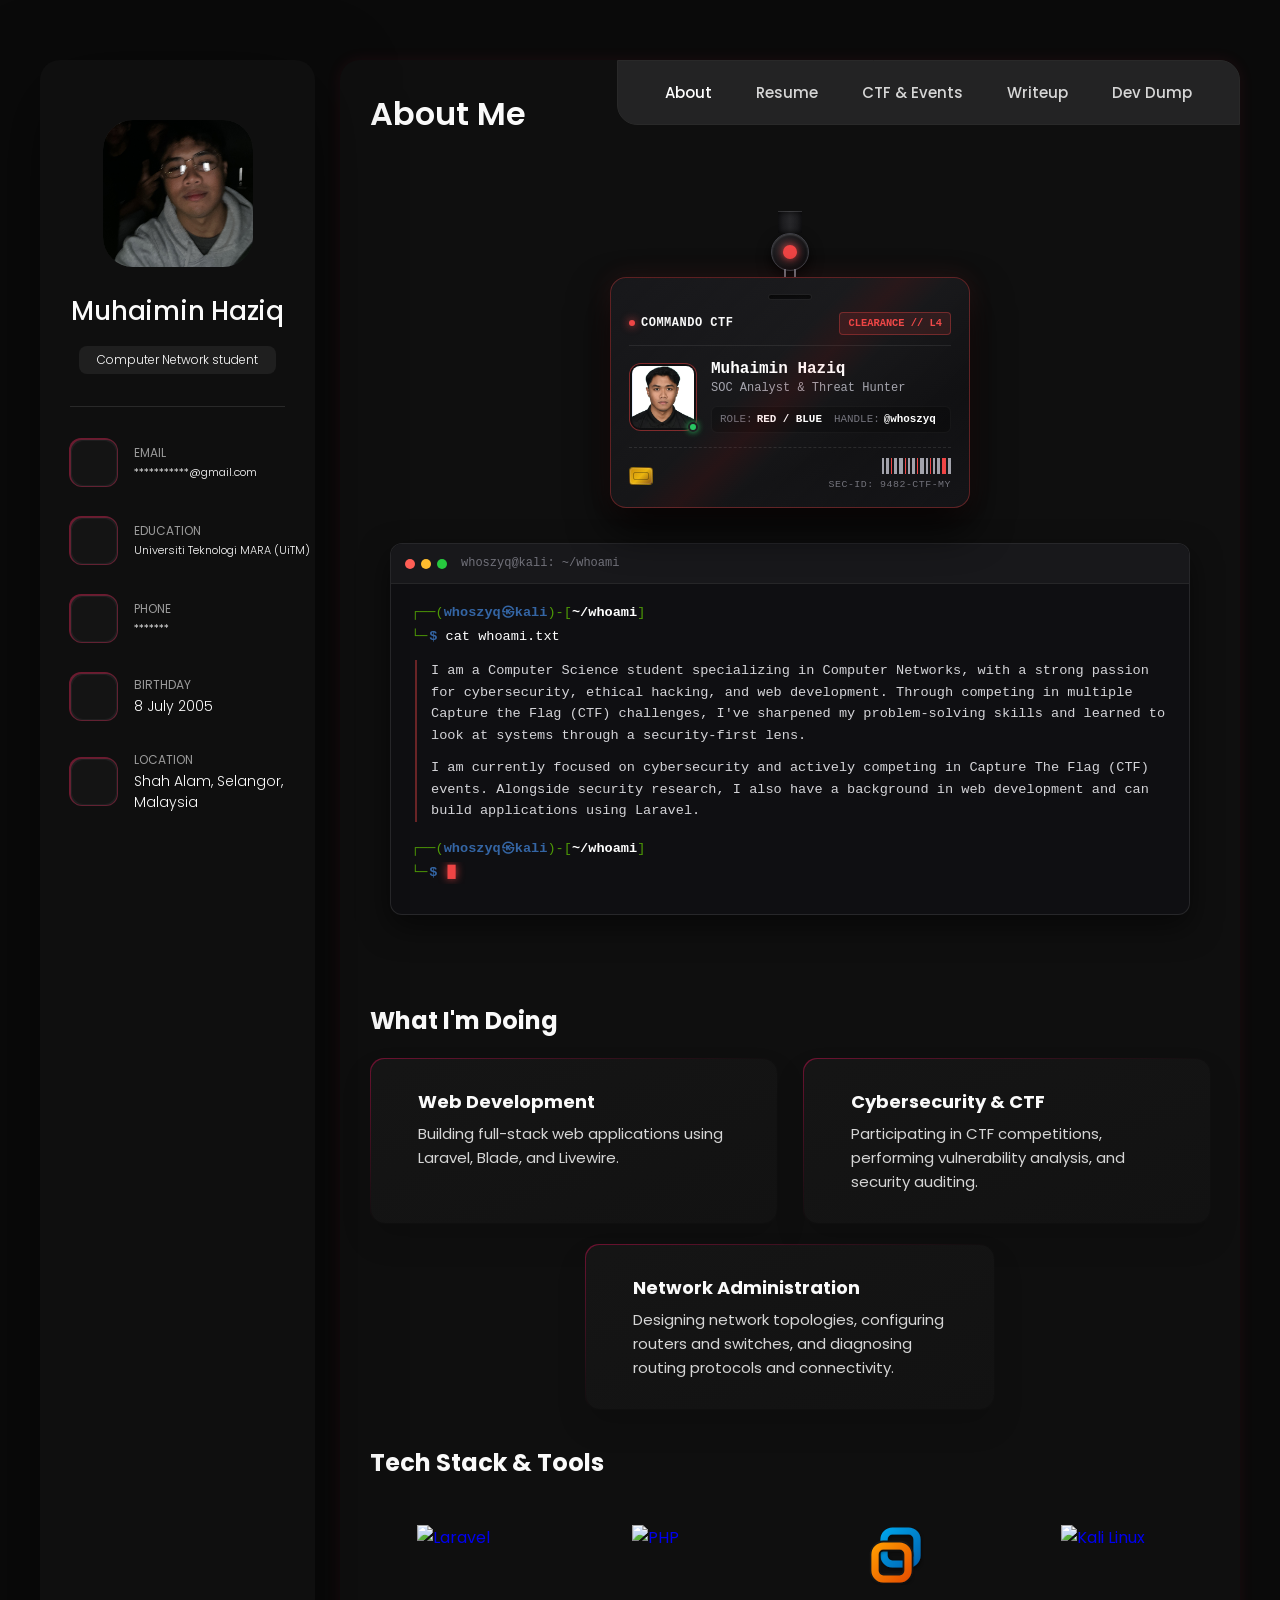
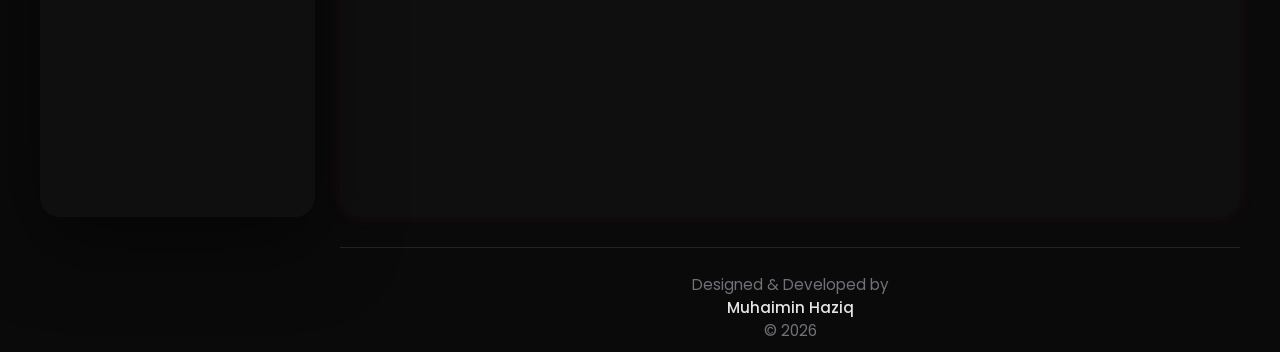
==== commit 266e0cf8: "add od card" ====
--- a/index.html
+++ b/index.html
@@ -74,95 +74,117 @@
 
           <!-- Terminal Credit Note -->
 
-          <!-- ASCII Art Container -->
-<div class="ascii-container">
-  <pre class="ascii-art glitch" data-text="
-@@@@@@@@@@@@@@@@@@@@@@@@@@@@@@@@@@@@@@@@@@@@@@@@@@@@@@@@@@@
-@@@@@@@@@@@@@@@@@@@@@@@@@@@@@@@@@@@@@@@@@@@@@@@@@@@@@@@@@@@
-@@@@@@@@@@@@@@@@@@@@@@@@@@@@@@@@@@@@@@@@@@@@@@@@@@@@@@@@@@@
-@@@@@@@@@@@@@@@@@@@@@@@#............@@@@@@@@@@@@@@@@@@@@@@@
-@@@@@@@@@@@@@@@@@@@@...................-@@@@@@@@@@@@@@@@@@@
-@@@@@@@@@@@@@@@@@.........................@@@@@@@@@@@@@@@@@
-@@@@@@@@@@@@@@@:...........................=@@@@@@@@@@@@@@@
-@@@@@@@@@@@@@@........:====:.-::-:...........@@@@@@@@@@@@@@
-@@@@@@@@@@@@@.......-=+###%%%%%%##=:.........%@@@@@@@@@@@@@
-@@@@@@@@@@@@@......-+*##%%%%%@%%%%#=:........*@@@@@@@@@@@@@
-@@@@@@@@@@@@@@....:+####%%%%%%%%%##*+=:......@@@@@@@@@@@@@@
-@@@@@@@@@@@@@@...-+*####%%%%%%%%%%%##+==:...@@@@@@@@@@@@@@@
-@@@@@@@@@@@@@@@.-===:..:==*%%%%%+-.....-==.-@@@@@@@@@@@@@@@
-@@@@@@@@@@@@@%+.-++++*##++++###++++***+=-=:-@@@@@@@@@@@@@@@
-@@@@@@@@@@@@@@++-+#*-:#..%+##%%##%-.#::+==-=@@@@@@@@@@@@@@@
-@@@@@@@@@@@@@@#*-+##%#####%%#%%#%%####%#+==#@@@@@@@@@@@@@@@
-@@@@@@@@@@@@@@#+=+*#%@@@@%%%#%%*#%%@@%%#+=-@@@@@@@@@@@@@@@@
-@@@@@@@@@@@@@@@*==*#%%@@%%##%@%###%%%%%#+-+@@@@@@@@@@@@@@@@
-@@@@@@@@@@@@@@@@@-=+#%%%@%#-=#+:**%%%%#+-%@@@@@@@@@@@@@@@@@
-@@@@@@@@@@@@@@@@@===*##%%%##%%%###%%##+--@@@@@@@@@@@@@@@@@@
-@@@@@@@@@@@@@@@@@@-=+*####*++*+++###*+=--@@@@@@@@@@@@@@@@@@
-@@@@@@@@@@@@@@@@@@--=+####+*###*=+##*=--@@@@@@@@@@@@@@@@@@@
-@@@@@@@@@@@@@@@@@.=-:=+######*####**=:.%@@@@@@@@@@@@@@@@@@@
-@@@@@@@@@@@@@@@@..=+=--+*###%%%###+-:-..+@@@@@@@@@@@@@@@@@@
-@@@@@@@@@@@@@@#...+**++=:-=++++==-:---:..@@@@@@@@@@@@@@@@@@
-@@@@@@@@@@@.......=####*+==-:..::-=+==......@@@@@@@@@@@@@@@
-@@@@@@%............+#####*++*+--=+*++:.........@@@@@@@@@@@@
-@@@:................=######*++++###*:.............-@@@@@@@@
-......................####*##*+###=....................%@@@
-........................#%#####%*.........................:
-..........................=%%%=............................">
-@@@@@@@@@@@@@@@@@@@@@@@@@@@@@@@@@@@@@@@@@@@@@@@@@@@@@@@@@@@
-@@@@@@@@@@@@@@@@@@@@@@@@@@@@@@@@@@@@@@@@@@@@@@@@@@@@@@@@@@@
-@@@@@@@@@@@@@@@@@@@@@@@@@@@@@@@@@@@@@@@@@@@@@@@@@@@@@@@@@@@
-@@@@@@@@@@@@@@@@@@@@@@@#............@@@@@@@@@@@@@@@@@@@@@@@
-@@@@@@@@@@@@@@@@@@@@...................-@@@@@@@@@@@@@@@@@@@
-@@@@@@@@@@@@@@@@@.........................@@@@@@@@@@@@@@@@@
-@@@@@@@@@@@@@@@:...........................=@@@@@@@@@@@@@@@
-@@@@@@@@@@@@@@........:====:.-::-:...........@@@@@@@@@@@@@@
-@@@@@@@@@@@@@.......-=+###%%%%%%##=:.........%@@@@@@@@@@@@@
-@@@@@@@@@@@@@......-+*##%%%%%@%%%%#=:........*@@@@@@@@@@@@@
-@@@@@@@@@@@@@@....:+####%%%%%%%%%##*+=:......@@@@@@@@@@@@@@
-@@@@@@@@@@@@@@...-+*####%%%%%%%%%%%##+==:...@@@@@@@@@@@@@@@
-@@@@@@@@@@@@@@@.-===:..:==*%%%%%+-.....-==.-@@@@@@@@@@@@@@@
-@@@@@@@@@@@@@%+.-++++*##++++###++++***+=-=:-@@@@@@@@@@@@@@@
-@@@@@@@@@@@@@@++-+#*-:#..%+##%%##%-.#::+==-=@@@@@@@@@@@@@@@
-@@@@@@@@@@@@@@#*-+##%#####%%#%%#%%####%#+==#@@@@@@@@@@@@@@@
-@@@@@@@@@@@@@@#+=+*#%@@@@%%%#%%*#%%@@%%#+=-@@@@@@@@@@@@@@@@
-@@@@@@@@@@@@@@@*==*#%%@@%%##%@%###%%%%%#+-+@@@@@@@@@@@@@@@@
-@@@@@@@@@@@@@@@@@-=+#%%%@%#-=#+:**%%%%#+-%@@@@@@@@@@@@@@@@@
-@@@@@@@@@@@@@@@@@===*##%%%##%%%###%%##+--@@@@@@@@@@@@@@@@@@
-@@@@@@@@@@@@@@@@@@-=+*####*++*+++###*+=--@@@@@@@@@@@@@@@@@@
-@@@@@@@@@@@@@@@@@@--=+####+*###*=+##*=--@@@@@@@@@@@@@@@@@@@
-@@@@@@@@@@@@@@@@@.=-:=+######*####**=:.%@@@@@@@@@@@@@@@@@@@
-@@@@@@@@@@@@@@@@..=+=--+*###%%%###+-:-..+@@@@@@@@@@@@@@@@@@
-@@@@@@@@@@@@@@#...+**++=:-=++++==-:---:..@@@@@@@@@@@@@@@@@@
-@@@@@@@@@@@.......=####*+==-:..::-=+==......@@@@@@@@@@@@@@@
-@@@@@@%............+#####*++*+--=+*++:.........@@@@@@@@@@@@
-@@@:................=######*++++###*:.............-@@@@@@@@
-......................####*##*+###=....................%@@@
-........................#%#####%*.........................:
-..........................=%%%=............................</pre>
-</div>
-      
-
-          <!-- PARAGRAPH 1 -->
-          <div class="terminal-block">
-            <div class="prompt-line">
-              <span class="prompt-tree">┌──</span><span class="prompt-bracket">(</span><span class="prompt-user">whoszyq</span><span class="prompt-at">㉿</span><span class="prompt-user">kali</span><span class="prompt-bracket">)</span><span class="prompt-dash">-</span><span class="prompt-sqbracket">[</span><span class="prompt-path">~/whoami</span><span class="prompt-sqbracket">]</span>
-            </div>
-            <div class="command-line">
-              <span class="prompt-symbol-group"><span class="prompt-tree">└─</span><span class="prompt-symbol">$</span></span>
-              <div class="typed-wrapper"><span id="typed-text-1" class="typed-text"></span><span id="cursor" class="block-cursor">█</span></div>
+    <!-- ================= TACTICAL LANYARD BADGE ================= -->
+    <div class="badge-lanyard-wrapper" id="badgeWrapper">
+      <!-- Retractable Reel & Metal Swivel Clip -->
+      <div class="lanyard-mount">
+        <div class="lanyard-strap-top"></div>
+        <div class="lanyard-reel">
+          <div class="reel-core"></div>
+        </div>
+        <div class="lanyard-carabiner"></div>
+      </div>
+
+      <!-- Operator Card Pass -->
+      <div class="ctf-pass-card" id="ctfPassCard">
+        <!-- Slot Punch -->
+        <div class="card-slot-hole"></div>
+
+        <!-- Header / Brand -->
+        <div class="pass-header">
+          <div class="pass-event">
+            <span class="event-glow"></span>
+            <span>COMMANDO CTF</span>
+          </div>
+          <div class="pass-security-tier">CLEARANCE // L4</div>
+        </div>
+
+        <!-- Pass Body -->
+        <div class="pass-main">
+          <div class="pass-photo-frame">
+            <img src="./assets/images/me_profile.png" alt="Muhaimin Haziq" class="pass-avatar" onerror="this.src='./assets/images/avatar-1.png'">
+            <span class="pulse-indicator"></span>
+          </div>
+
+          <div class="pass-details">
+            <div class="pass-name">Muhaimin Haziq</div>
+            <div class="pass-title">SOC Analyst & Threat Hunter</div>
+            
+            <div class="pass-stats">
+              <div class="stat-col">
+                <span class="stat-k">ROLE:</span>
+                <span class="stat-v">RED / BLUE</span>
+              </div>
+              <div class="stat-col">
+                <span class="stat-k">HANDLE:</span>
+                <span class="stat-v">@whoszyq</span>
+              </div>
             </div>
           </div>
-
-          <!-- PARAGRAPH 2 -->
-          <div class="terminal-block" id="paragraph-2" style="display: none;">
-            <div class="prompt-line">
-              <span class="prompt-tree">┌──</span><span class="prompt-bracket">(</span><span class="prompt-user">whoszyq</span><span class="prompt-at">㉿</span><span class="prompt-user">kali</span><span class="prompt-bracket">)</span><span class="prompt-dash">-</span><span class="prompt-sqbracket">[</span><span class="prompt-path">~/whoami</span><span class="prompt-sqbracket">]</span>
+        </div>
+
+        <!-- Pass Footer / Tech Barcode -->
+        <div class="pass-footer">
+          <div class="chip-container">
+            <div class="smart-chip"></div>
+          </div>
+          <div class="barcode-wrapper">
+            <div class="laser-barcode">
+              <span></span><span></span><span></span><span></span><span></span><span></span><span></span><span></span><span></span><span></span><span></span><span></span><span></span><span></span><span></span><span></span>
             </div>
-            <div class="command-line">
-              <span class="prompt-symbol-group"><span class="prompt-tree">└─</span><span class="prompt-symbol">$</span></span>
-              <div class="typed-wrapper"><span id="typed-text-2" class="typed-text"></span></div>
-            </div>
+            <div class="serial-num">SEC-ID: 9482-CTF-MY</div>
           </div>
+        </div>
+
+        <!-- Holographic Light Overlay -->
+        <div class="pass-hologram"></div>
+      </div>
+    </div>
+      
+
+         <!-- TERMINAL WHOAMI SECTION -->
+    <div class="terminal-shell">
+      <!-- Window Header Bar -->
+      <div class="terminal-header">
+        <div class="terminal-dots">
+          <span class="dot-red"></span>
+          <span class="dot-yellow"></span>
+          <span class="dot-green"></span>
+        </div>
+        <div class="terminal-title">whoszyq@kali: ~/whoami</div>
+      </div>
+
+      <!-- Terminal Content Area -->
+      <div class="terminal-body">
+        <!-- Prompt & Command -->
+        <div class="prompt-line">
+          <span class="prompt-tree">┌──</span><span class="prompt-bracket">(</span><span class="prompt-user">whoszyq</span><span class="prompt-at">㉿</span><span class="prompt-user">kali</span><span class="prompt-bracket">)</span><span class="prompt-dash">-</span><span class="prompt-sqbracket">[</span><span class="prompt-path">~/whoami</span><span class="prompt-sqbracket">]</span>
+        </div>
+        <div class="command-line">
+          <span class="prompt-symbol-group"><span class="prompt-tree">└─</span><span class="prompt-symbol">$</span></span>
+          <span class="terminal-cmd">cat whoami.txt</span>
+        </div>
+
+        <!-- Output Text -->
+        <div class="terminal-output">
+          <p>
+            I am a Computer Science student specializing in Computer Networks, with a strong passion for cybersecurity, ethical hacking, and web development. Through competing in multiple Capture the Flag (CTF) challenges, I've sharpened my problem-solving skills and learned to look at systems through a security-first lens.
+          </p>
+          <p>
+            I am currently focused on cybersecurity and actively competing in Capture The Flag (CTF) events. Alongside security research, I also have a background in web development and can build applications using Laravel.
+          </p>
+        </div>
+
+        <!-- Ready Prompt with Blinking Cursor -->
+        <div class="prompt-line" style="margin-top: 16px;">
+          <span class="prompt-tree">┌──</span><span class="prompt-bracket">(</span><span class="prompt-user">whoszyq</span><span class="prompt-at">㉿</span><span class="prompt-user">kali</span><span class="prompt-bracket">)</span><span class="prompt-dash">-</span><span class="prompt-sqbracket">[</span><span class="prompt-path">~/whoami</span><span class="prompt-sqbracket">]</span>
+        </div>
+        <div class="command-line">
+          <span class="prompt-symbol-group"><span class="prompt-tree">└─</span><span class="prompt-symbol">$</span></span>
+          <span class="terminal-cursor">█</span>
+        </div>
+      </div>
+    </div>
 
         </section>
 
@@ -369,6 +391,45 @@
     } else {
       document.addEventListener("DOMContentLoaded", typeParagraph1);
     }
+
+
+
+    document.addEventListener('DOMContentLoaded', () => {
+    const card = document.getElementById('ctfPassCard');
+    const wrapper = document.getElementById('badgeWrapper');
+
+    if (!card || !wrapper) return;
+
+    const tiltCard = (x, y) => {
+      const rect = card.getBoundingClientRect();
+      const centerX = rect.left + rect.width / 2;
+      const centerY = rect.top + rect.height / 2;
+
+      const deltaX = (x - centerX) / (rect.width / 2);
+      const deltaY = (y - centerY) / (rect.height / 2);
+
+      card.style.animation = 'none';
+      card.style.transform = `perspective(1000px) rotateX(${-deltaY * 10}deg) rotateY(${deltaX * 12}deg) translateZ(10px)`;
+    };
+
+    wrapper.addEventListener('mousemove', (e) => tiltCard(e.clientX, e.clientY));
+    
+    wrapper.addEventListener('mouseleave', () => {
+      card.style.transform = '';
+      card.style.animation = 'passFloating 6s ease-in-out infinite';
+    });
+
+    wrapper.addEventListener('touchmove', (e) => {
+      if (e.touches.length > 0) {
+        tiltCard(e.touches[0].clientX, e.touches[0].clientY);
+      }
+    }, { passive: true });
+
+    wrapper.addEventListener('touchend', () => {
+      card.style.transform = '';
+      card.style.animation = 'passFloating 6s ease-in-out infinite';
+    });
+  });
   </script>
 
 
--- a/assets/css/style.css
+++ b/assets/css/style.css
@@ -1241,95 +1241,99 @@
   box-shadow: 0 10px 20px rgba(0, 0, 0, 0.4); /* Optional: adds depth on hover */
 }
 
-@media screen and (max-width: 768px) {
-  .terminal-container {
-    font-size: 0.75rem; /* Shrinks font slightly so the entire line fits on mobile */
-    line-height: 1.4;
-  }
-  
-  .prompt-user, .prompt-path, .prompt-tree {
-    font-size: 0.75rem;
-  }
-
-  body {
-    color: #ffffff;
-  }
-}
-
-/* Ensure the paragraph wraps text naturally */
-.terminal-line {
-  display: flex;
-  flex-wrap: nowrap; /* Prevent prompt items from dropping to a new line */
+/* ==========================================================================
+   Kali Terminal Shell & Output Styling (Mobile & Desktop Responsive)
+   ========================================================================== */
+
+/* Terminal Outer Shell */
+.terminal-shell {
+  background: #0f0f12;
+  border: 1px solid rgba(255, 255, 255, 0.1);
+  border-radius: 12px;
+  overflow: hidden;
+  margin-bottom: 30px;
+  box-shadow: 0 12px 30px rgba(0, 0, 0, 0.5);
+  width: 100%;
+  box-sizing: border-box;
+}
+
+/* Window Header Bar */
+.terminal-header {
+  display: flex;
   align-items: center;
-  overflow-x: auto; /* Adds subtle swipe scrolling if the prompt is wider than the screen */
-  white-space: nowrap;
-}
-
-/* Force elements to fit inline next to each other */
-.terminal-prompt {
-  color: #ff0055;
-  font-weight: bold;
-  margin-right: 6px;
-  display: inline;
-}
-
-#typed-text-1,
-#typed-text-2 {
-  display: inline;
-}
-
-/* Fix cursor behavior so it sits right next to the last letter */
-.cursor {
-  display: inline;
-  font-weight: bold;
-  color: #ff0055;
-  margin-left: 1px;
-  animation: blink 0.8s infinite;
-}
-
-@keyframes blink {
-  0%, 100% { opacity: 1; }
-  50% { opacity: 0; }
-}
-
+  justify-content: space-between;
+  background: #18181b;
+  padding: 10px 14px;
+  border-bottom: 1px solid rgba(255, 255, 255, 0.06);
+}
+
+.terminal-dots {
+  display: flex;
+  gap: 6px;
+}
+
+.terminal-dots span {
+  width: 10px;
+  height: 10px;
+  border-radius: 50%;
+  display: inline-block;
+}
+
+.dot-red { background: #ff5f56; }
+.dot-yellow { background: #ffbd2e; }
+.dot-green { background: #27c93f; }
+
+.terminal-title {
+  font-family: 'Fira Code', 'JetBrains Mono', 'Courier New', monospace;
+  font-size: 0.75rem;
+  color: #71717a;
+  margin-right: auto;
+  margin-left: 14px;
+}
+
+/* Terminal Content Container */
+.terminal-body,
 .terminal-container {
+  padding: 18px 20px;
   font-family: 'Fira Code', 'JetBrains Mono', 'Courier New', monospace;
   font-size: 0.85rem;
-  line-height: 1.4;
-}
-
-.terminal-block {
-  margin-bottom: 20px;
-}
-
-/* Line 1: Top Prompt */
+  line-height: 1.6;
+  width: 100%;
+  box-sizing: border-box;
+}
+
+/* Line 1: Kali Top Prompt */
 .prompt-line {
-  display: inline-flex;
-  flex-shrink: 0; /* Prevents the prompt symbols from squishing */
+  display: flex;
+  align-items: center;
+  flex-wrap: nowrap;
   white-space: nowrap;
+  overflow-x: auto;
+  overflow-y: hidden;
+  scrollbar-width: none;
+  -webkit-overflow-scrolling: touch;
+  margin-bottom: 2px;
+}
+
+.prompt-line::-webkit-scrollbar {
+  display: none;
 }
 
 .prompt-tree {
-  color: #4e9a06; /* Kali Green */
+  color: #4e9a06;
   font-weight: bold;
 }
 
-.prompt-bracket {
+.prompt-bracket,
+.prompt-dash,
+.prompt-sqbracket {
   color: #4e9a06;
 }
 
-.prompt-user {
-  color: #3465a4; /* Kali Blue */
-  font-weight: bold;
-}
-
+.prompt-user,
 .prompt-at {
   color: #3465a4;
-  font-weight: normal;
-}
-
-.prompt-dash, .prompt-sqbracket {
-  color: #4e9a06;
+  font-weight: bold;
 }
 
 .prompt-path {
@@ -1337,54 +1341,100 @@
   font-weight: bold;
 }
 
-/* Line 2: Flexbox forces $ and text onto the same line */
+/* Line 2: Kali Command Line */
 .command-line {
   display: flex;
-  align-items: flex-start;
+  align-items: center;
+  flex-wrap: nowrap;
+  white-space: nowrap;
+  overflow-x: auto;
+  overflow-y: hidden;
+  scrollbar-width: none;
+  -webkit-overflow-scrolling: touch;
+  gap: 8px;
+  margin-bottom: 12px;
+}
+
+.command-line::-webkit-scrollbar {
+  display: none;
 }
 
 .prompt-symbol-group {
   display: inline-flex;
   white-space: nowrap;
-  margin-right: 8px;
   user-select: none;
 }
 
 .prompt-symbol {
   color: #3465a4;
   font-weight: bold;
-}
-
-.typed-wrapper {
-  flex: 1;
-}
-
-.typed-text {
-  display: inline;
-}
-
-/* Block Cursor */
+  margin-left: 2px;
+}
+
+.terminal-cmd {
+  color: #ffffff;
+  font-weight: 500;
+}
+
+/* File Output Area */
+.terminal-output {
+  color: #d4d4d8;
+  margin-left: 4px;
+  border-left: 2px solid rgba(239, 68, 68, 0.4);
+  padding-left: 14px;
+  margin-top: 8px;
+}
+
+.terminal-output p {
+  margin: 0 0 10px 0;
+  line-height: 1.6;
+  word-break: normal;
+  overflow-wrap: break-word;
+}
+
+.terminal-output p:last-child {
+  margin-bottom: 0;
+}
+
+/* Blinking Terminal Cursor */
+.terminal-cursor,
 .block-cursor {
-  display: inline;
-  color: #ff0055;
+  display: inline-block;
+  color: #ef4444;
   font-weight: bold;
   margin-left: 2px;
-  text-shadow: 0 0 8px rgba(255, 0, 85, 0.8);
-  animation: blink 0.9s steps(2, start) infinite;
-}
-
-@keyframes blink {
+  text-shadow: 0 0 8px rgba(239, 68, 68, 0.8);
+  animation: terminalBlink 0.9s steps(2, start) infinite;
+}
+
+@keyframes terminalBlink {
   0%, 100% { opacity: 1; }
   50% { opacity: 0; }
 }
 
-/* Crisp terminal blink without fading delay */
-@keyframes blink {
-  0%, 100% {
-    opacity: 1;
-  }
-  50% {
-    opacity: 0;
+/* ==========================================================================
+   Mobile Optimization (< 768px)
+   ========================================================================== */
+@media screen and (max-width: 768px) {
+  .terminal-body,
+  .terminal-container {
+    padding: 14px 14px;
+    font-size: 0.76rem;
+    line-height: 1.5;
+  }
+
+  .prompt-line,
+  .command-line {
+    font-size: 0.74rem;
+  }
+
+  .terminal-title {
+    font-size: 0.68rem;
+  }
+
+  .terminal-output {
+    padding-left: 10px;
+    margin-top: 6px;
   }
 }
 
@@ -2972,4 +3022,547 @@
 
   .timeline-text { max-width: 700px; }
 
+}
+
+.main-content article,
+article,
+article.active {
+  border: none !important;
+  box-shadow: none !important;
+  outline: none !important;
+  background: inherit !important;
+}
+
+/* Desktop view: Red glow, no border */
+@media (min-width: 1024px) {
+  .main-content article,
+  article,
+  article.active {
+    background: var(--eerie-black-2, #1e1e1f) !important;
+    border: none !important;
+    box-shadow: 0 0 15px rgba(255, 45, 85, 0.08) !important;
+  }
+}
+
+/* ==========================================================================
+   Day Switcher Navigation (Clean Red Cyber Theme + Dynamic Slider)
+   ========================================================================== */
+
+/* Outer Scrollable Container */
+.main-content .day-nav-container,
+.blog .day-nav-container,
+.day-nav-container {
+  display: -webkit-box !important;
+  display: -webkit-flex !important;
+  display: flex !important;
+  -webkit-flex-direction: row !important;
+  flex-direction: row !important;
+  -webkit-flex-wrap: nowrap !important;
+  flex-wrap: nowrap !important;
+  -webkit-box-align: center !important;
+  -webkit-align-items: center !important;
+  align-items: center !important;
+  -webkit-box-pack: start !important;
+  -webkit-justify-content: flex-start !important;
+  justify-content: flex-start !important;
+  gap: 6px !important;
+  margin: 20px 0 25px !important;
+  padding: 8px 10px !important;
+  width: 100% !important;
+  max-width: 100% !important;
+  box-sizing: border-box !important;
+  background: #121214 !important;
+  border: 1px solid rgba(239, 68, 68, 0.25) !important;
+  backdrop-filter: blur(12px) !important;
+  -webkit-backdrop-filter: blur(12px) !important;
+  border-radius: 14px !important;
+
+  /* Horizontal touch scrolling */
+  overflow-x: auto !important;
+  overflow-y: hidden !important;
+  white-space: nowrap !important;
+  -webkit-overflow-scrolling: touch !important;
+  scrollbar-width: none !important;
+  position: relative !important;
+  z-index: 10 !important;
+}
+
+/* Hide scrollbar */
+.day-nav-container::-webkit-scrollbar {
+  display: none !important;
+  width: 0 !important;
+  height: 0 !important;
+}
+
+/* Sliding Red Highlight Box (The Single Glowing Indicator) */
+.nav-slider {
+  position: absolute !important;
+  top: 8px !important;
+  left: 0 !important;
+  height: calc(100% - 16px) !important;
+  background: rgba(239, 68, 68, 0.16) !important;
+  border: 1px solid #ef4444 !important;
+  box-shadow: 0 0 14px rgba(239, 68, 68, 0.3), inset 0 0 8px rgba(239, 68, 68, 0.12) !important;
+  border-radius: 10px !important;
+  pointer-events: none !important;
+  z-index: 1 !important;
+  transition: transform 0.3s cubic-bezier(0.25, 1, 0.5, 1), width 0.3s cubic-bezier(0.25, 1, 0.5, 1) !important;
+  will-change: transform, width;
+}
+
+/* Individual Tab Button - Completely Flat and Transparent */
+.main-content .day-nav-container .day-btn,
+.blog .day-nav-container .day-btn,
+.day-nav-container .day-btn,
+button.day-btn,
+.day-btn {
+  -webkit-appearance: none !important;
+  appearance: none !important;
+  position: relative !important;
+  z-index: 2 !important;
+
+  display: -webkit-inline-box !important;
+  display: -webkit-inline-flex !important;
+  display: inline-flex !important;
+  -webkit-box-orient: horizontal !important;
+  -webkit-box-direction: normal !important;
+  -webkit-flex-direction: row !important;
+  flex-direction: row !important;
+  -webkit-box-align: center !important;
+  -webkit-align-items: center !important;
+  align-items: center !important;
+  -webkit-box-pack: center !important;
+  -webkit-justify-content: center !important;
+  justify-content: center !important;
+  gap: 8px !important;
+
+  -webkit-flex-shrink: 0 !important;
+  flex-shrink: 0 !important;
+  flex: 0 0 auto !important;
+  width: auto !important;
+  max-width: none !important;
+  min-width: max-content !important;
+
+  padding: 8px 14px !important;
+  margin: 0 !important;
+  background: transparent !important;
+  color: #71717a !important;
+  border: 1px solid transparent !important;
+  box-shadow: none !important;
+  border-radius: 10px !important;
+
+  font-family: inherit !important;
+  font-size: 0.85rem !important;
+  font-weight: 500 !important;
+  line-height: normal !important;
+  text-decoration: none !important;
+
+  cursor: pointer !important;
+  touch-action: manipulation !important;
+  -webkit-tap-highlight-color: transparent !important;
+  user-select: none !important;
+  -webkit-user-select: none !important;
+  transition: color 0.25s ease !important;
+}
+
+/* Badge Number (01, 02, etc.) */
+.main-content .day-nav-container .day-badge,
+.day-nav-container .day-btn .day-badge,
+.day-btn .day-badge,
+.day-badge {
+  display: -webkit-inline-flex !important;
+  display: inline-flex !important;
+  align-items: center !important;
+  justify-content: center !important;
+  font-family: monospace !important;
+  font-size: 0.75rem !important;
+  font-weight: 700 !important;
+  padding: 2px 6px !important;
+  background: transparent !important;
+  color: #52525b !important;
+  border-radius: 6px !important;
+  line-height: 1 !important;
+  width: auto !important;
+  flex-shrink: 0 !important;
+  pointer-events: none !important;
+  transition: all 0.25s ease !important;
+}
+
+/* Label Text */
+.day-label {
+  display: inline-block !important;
+  color: inherit !important;
+  white-space: nowrap !important;
+  width: auto !important;
+  pointer-events: none !important;
+}
+
+/* Hover State */
+button.day-btn:hover,
+.day-btn:hover {
+  background: transparent !important;
+  border-color: transparent !important;
+  box-shadow: none !important;
+  color: #ffffff !important;
+}
+
+button.day-btn:hover .day-badge,
+.day-btn:hover .day-badge {
+  color: #ef4444 !important;
+}
+
+/* Active Button State (Strips extra outline, only text/badge light up) */
+.main-content .day-nav-container .day-btn.active,
+.day-nav-container .day-btn.active,
+button.day-btn.active,
+.day-btn.active {
+  background: transparent !important;
+  border: 1px solid transparent !important;
+  box-shadow: none !important;
+  color: #ffffff !important;
+}
+
+.main-content .day-nav-container .day-btn.active .day-badge,
+.day-nav-container .day-btn.active .day-badge,
+.day-btn.active .day-badge {
+  background: #ef4444 !important;
+  color: #ffffff !important;
+  box-shadow: 0 0 8px rgba(239, 68, 68, 0.6) !important;
+}
+
+/* ==========================================================================
+   Content Sections & Animations
+   ========================================================================== */
+
+.day-content {
+  display: none !important;
+}
+
+.day-content.active {
+  display: block !important;
+  animation: fadeIn 0.25s ease;
+}
+
+@keyframes fadeIn {
+  from {
+    opacity: 0;
+    transform: translateY(4px);
+  }
+  to {
+    opacity: 1;
+    transform: translateY(0);
+  }
+}
+
+@keyframes blink {
+  50% {
+    opacity: 0;
+  }
+}
+
+/* ==========================================================================
+   Tactical Operator ID Pass
+   ========================================================================== */
+
+.badge-lanyard-wrapper {
+  display: flex;
+  flex-direction: column;
+  align-items: center;
+  justify-content: center;
+  margin: 15px auto 35px;
+  perspective: 1000px;
+  user-select: none;
+  -webkit-user-select: none;
+  width: 100%;
+  max-width: 360px;
+}
+
+/* Mounting Top (Reel + Carabiner) */
+.lanyard-mount {
+  display: flex;
+  flex-direction: column;
+  align-items: center;
+  position: relative;
+  z-index: 2;
+  margin-bottom: -10px;
+}
+
+.lanyard-strap-top {
+  width: 24px;
+  height: 22px;
+  background: linear-gradient(90deg, #18181b 0%, #27272a 50%, #18181b 100%);
+  border-top: 1px solid rgba(255, 255, 255, 0.1);
+  box-shadow: inset 0 0 6px rgba(0, 0, 0, 0.8);
+}
+
+.lanyard-reel {
+  width: 38px;
+  height: 38px;
+  background: radial-gradient(circle at 35% 35%, #27272a, #09090b);
+  border: 1.5px solid #3f3f46;
+  border-radius: 50%;
+  display: flex;
+  align-items: center;
+  justify-content: center;
+  box-shadow: 0 6px 14px rgba(0, 0, 0, 0.7), inset 0 1px 2px rgba(255, 255, 255, 0.2);
+}
+
+.reel-core {
+  width: 14px;
+  height: 14px;
+  background: #ef4444;
+  border-radius: 50%;
+  box-shadow: 0 0 8px #ef4444;
+}
+
+.lanyard-carabiner {
+  width: 12px;
+  height: 18px;
+  border: 2.5px solid #71717a;
+  border-top: none;
+  border-radius: 0 0 6px 6px;
+  margin-top: -2px;
+  background: transparent;
+}
+
+/* ID Card Body */
+.ctf-pass-card {
+  position: relative;
+  z-index: 3;
+  width: 100%;
+  box-sizing: border-box;
+  background: linear-gradient(155deg, #18181b 0%, #0d0d0f 70%, #141417 100%);
+  border: 1px solid rgba(239, 68, 68, 0.35);
+  border-radius: 16px;
+  padding: 16px 18px 14px;
+  box-shadow: 0 20px 40px rgba(0, 0, 0, 0.85), 0 0 25px rgba(239, 68, 68, 0.12);
+  transform-origin: top center;
+  transition: transform 0.2s cubic-bezier(0.2, 0.8, 0.4, 1), box-shadow 0.2s ease;
+  overflow: hidden;
+  animation: passFloating 6s ease-in-out infinite;
+}
+
+@keyframes passFloating {
+  0%, 100% {
+    transform: rotate(0deg) translateZ(0);
+  }
+  30% {
+    transform: rotate(1.2deg) translateY(2px) translateZ(12px);
+  }
+  70% {
+    transform: rotate(-1.2deg) translateY(-2px) translateZ(12px);
+  }
+}
+
+/* Punch Hole for Badge */
+.card-slot-hole {
+  width: 44px;
+  height: 6px;
+  background: #09090b;
+  border: 1px solid rgba(255, 255, 255, 0.08);
+  border-radius: 10px;
+  margin: 0 auto 12px;
+  box-shadow: inset 0 2px 4px rgba(0, 0, 0, 0.9);
+}
+
+/* Header Section */
+.pass-header {
+  display: flex;
+  align-items: center;
+  justify-content: space-between;
+  border-bottom: 1px solid rgba(255, 255, 255, 0.08);
+  padding-bottom: 10px;
+  margin-bottom: 14px;
+}
+
+.pass-event {
+  display: flex;
+  align-items: center;
+  gap: 6px;
+  font-family: monospace;
+  font-size: 0.75rem;
+  font-weight: 700;
+  color: #fafafa;
+  letter-spacing: 0.5px;
+}
+
+.event-glow {
+  width: 6px;
+  height: 6px;
+  border-radius: 50%;
+  background: #ef4444;
+  box-shadow: 0 0 8px #ef4444;
+}
+
+.pass-security-tier {
+  font-family: monospace;
+  font-size: 0.65rem;
+  font-weight: 700;
+  color: #ef4444;
+  background: rgba(239, 68, 68, 0.12);
+  border: 1px solid rgba(239, 68, 68, 0.35);
+  padding: 2px 8px;
+  border-radius: 4px;
+}
+
+/* Body & User Info */
+.pass-main {
+  display: flex;
+  align-items: center;
+  gap: 14px;
+  margin-bottom: 14px;
+}
+
+.pass-photo-frame {
+  position: relative;
+  width: 68px;
+  height: 68px;
+  border-radius: 12px;
+  border: 1.5px solid rgba(239, 68, 68, 0.5);
+  background: #09090b;
+  padding: 2px;
+  flex-shrink: 0;
+}
+
+.pass-avatar {
+  width: 100%;
+  height: 100%;
+  object-fit: cover;
+  border-radius: 8px;
+  display: block;
+}
+
+.pulse-indicator {
+  position: absolute;
+  bottom: -2px;
+  right: -2px;
+  width: 10px;
+  height: 10px;
+  background: #22c55e;
+  border: 2px solid #18181b;
+  border-radius: 50%;
+  box-shadow: 0 0 6px #22c55e;
+}
+
+.pass-details {
+  flex-grow: 1;
+}
+
+.pass-name {
+  font-size: 1rem;
+  font-weight: 600;
+  color: #ffffff;
+  line-height: 1.2;
+}
+
+.pass-title {
+  font-size: 0.75rem;
+  color: #a1a1aa;
+  margin-bottom: 8px;
+}
+
+.pass-stats {
+  display: grid;
+  grid-template-columns: 1fr 1fr;
+  gap: 6px;
+  font-family: monospace;
+  font-size: 0.68rem;
+  background: rgba(0, 0, 0, 0.3);
+  padding: 4px 8px;
+  border-radius: 6px;
+  border: 1px solid rgba(255, 255, 255, 0.04);
+}
+
+.stat-col {
+  display: flex;
+  gap: 4px;
+}
+
+.stat-k {
+  color: #71717a;
+}
+
+.stat-v {
+  color: #ffffff;
+  font-weight: 700;
+}
+
+/* Footer Section */
+.pass-footer {
+  display: flex;
+  align-items: center;
+  justify-content: space-between;
+  border-top: 1px dashed rgba(255, 255, 255, 0.1);
+  padding-top: 10px;
+}
+
+.smart-chip {
+  width: 24px;
+  height: 18px;
+  background: linear-gradient(135deg, #ca8a04 0%, #eab308 50%, #854d0e 100%);
+  border-radius: 4px;
+  border: 1px solid rgba(0, 0, 0, 0.4);
+  position: relative;
+  box-shadow: inset 0 0 2px rgba(255, 255, 255, 0.4);
+}
+
+.smart-chip::after {
+  content: '';
+  position: absolute;
+  top: 4px;
+  left: 3px;
+  right: 3px;
+  bottom: 4px;
+  border: 1px solid rgba(0, 0, 0, 0.3);
+  border-radius: 2px;
+}
+
+.barcode-wrapper {
+  display: flex;
+  flex-direction: column;
+  align-items: flex-end;
+  gap: 3px;
+}
+
+.laser-barcode {
+  display: flex;
+  align-items: center;
+  gap: 2px;
+  height: 16px;
+}
+
+.laser-barcode span {
+  display: inline-block;
+  background: #a1a1aa;
+  height: 100%;
+  width: 2px;
+}
+
+.laser-barcode span:nth-child(2n) { width: 3px; }
+.laser-barcode span:nth-child(3n) { width: 1px; background: #ef4444; }
+.laser-barcode span:nth-child(5n) { width: 4px; }
+
+.serial-num {
+  font-family: monospace;
+  font-size: 0.62rem;
+  color: #71717a;
+  letter-spacing: 0.5px;
+}
+
+/* Holographic Foil Overlay */
+.pass-hologram {
+  position: absolute;
+  top: 0;
+  left: 0;
+  width: 100%;
+  height: 100%;
+  background: linear-gradient(
+    135deg,
+    transparent 0%,
+    rgba(255, 255, 255, 0.03) 42%,
+    rgba(239, 68, 68, 0.1) 50%,
+    rgba(255, 255, 255, 0.03) 58%,
+    transparent 100%
+  );
+  pointer-events: none;
 }
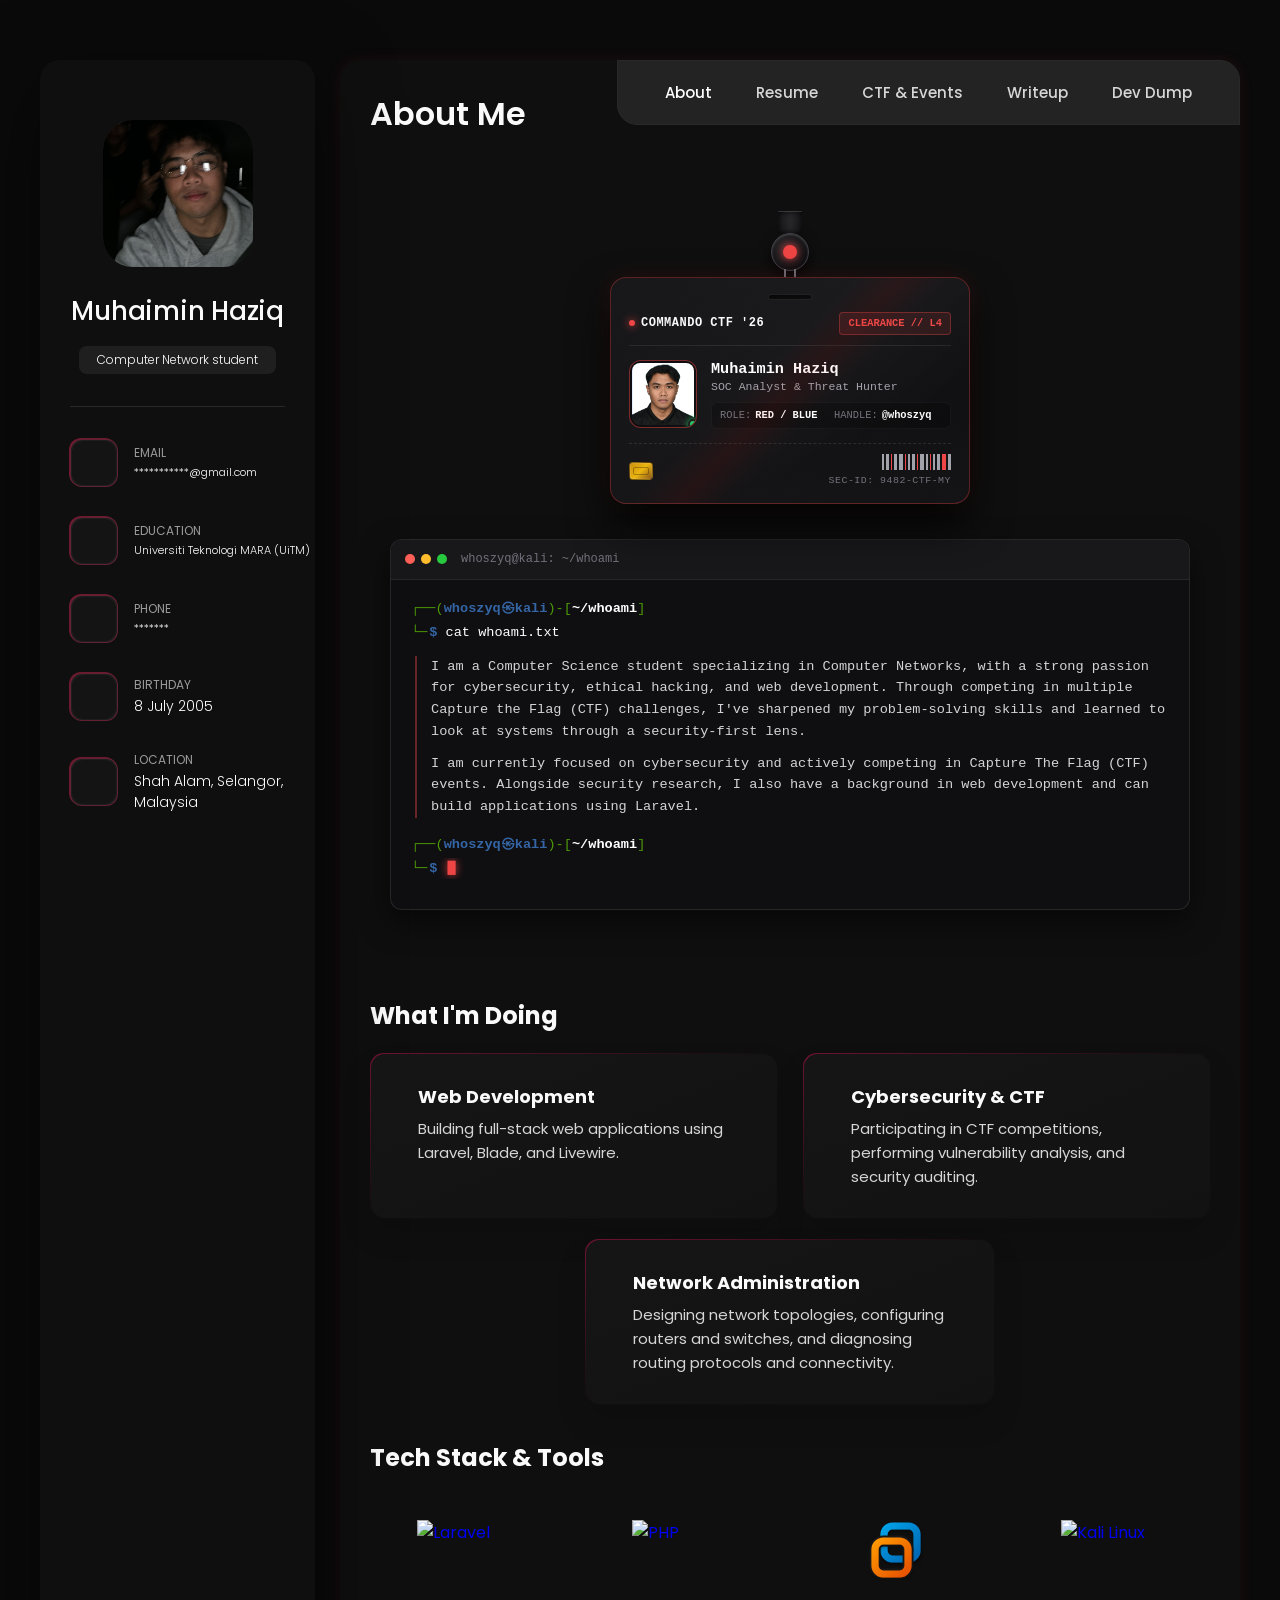
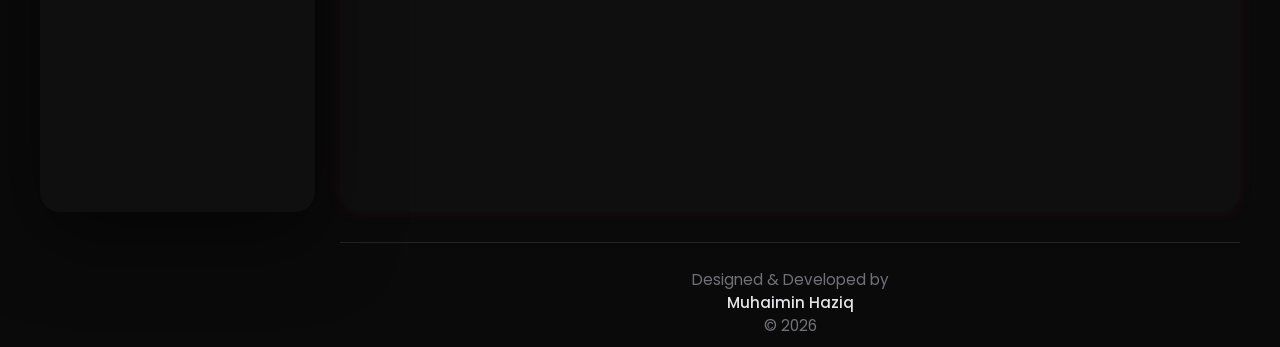
==== commit 88fdf0b1: "add id card" ====
--- a/index.html
+++ b/index.html
@@ -20,6 +20,7 @@
   <!--
     - google font link
   -->
+  <link rel="stylesheet" href="./assets/css/style.css?v=1.1">
   <link rel="preconnect" href="https://fonts.googleapis.com">
   <link rel="preconnect" href="https://fonts.gstatic.com" crossorigin>
   <link href="https://fonts.googleapis.com/css2?family=Poppins:wght@300;400;500;600&display=swap" rel="stylesheet">
@@ -94,7 +95,7 @@
         <div class="pass-header">
           <div class="pass-event">
             <span class="event-glow"></span>
-            <span>COMMANDO CTF</span>
+            <span>COMMANDO CTF '26</span>
           </div>
           <div class="pass-security-tier">CLEARANCE // L4</div>
         </div>
@@ -102,7 +103,14 @@
         <!-- Pass Body -->
         <div class="pass-main">
           <div class="pass-photo-frame">
-            <img src="./assets/images/me_profile.png" alt="Muhaimin Haziq" class="pass-avatar" onerror="this.src='./assets/images/avatar-1.png'">
+            <img 
+              src="./assets/images/me_profile.png" 
+              alt="Muhaimin Haziq" 
+              class="pass-avatar"
+              width="68"
+              height="68"
+              loading="eager"
+            >
             <span class="pulse-indicator"></span>
           </div>
 
--- a/assets/css/style.css
+++ b/assets/css/style.css
@@ -1438,6 +1438,126 @@
   }
 }
 
+/* ==========================================================================
+   Rigid Physical Lanyard Drop & Pendulum Bounce (No Squeeze)
+   ========================================================================== */
+
+/* The entire lanyard drops from above the viewport */
+.badge-lanyard-wrapper {
+  display: flex;
+  flex-direction: column;
+  align-items: center;
+  justify-content: center;
+  margin: 15px auto 35px;
+  perspective: 1000px;
+  user-select: none;
+  -webkit-user-select: none;
+  width: 100%;
+  max-width: 360px;
+  transform-origin: top center;
+
+  /* Pure translation drop with elastic cubic-bezier easing */
+  animation: lanyardRigidDrop 1.5s cubic-bezier(0.22, 1.25, 0.36, 1) forwards;
+}
+
+/* Card keeps fixed scale and swings on its top pivot point */
+.ctf-pass-card {
+  position: relative;
+  z-index: 3;
+  width: 100%;
+  box-sizing: border-box;
+  background: linear-gradient(155deg, #18181b 0%, #0d0d0f 70%, #141417 100%);
+  border: 1px solid rgba(239, 68, 68, 0.35);
+  border-radius: 16px;
+  padding: 16px 18px 14px;
+  box-shadow: 0 20px 40px rgba(0, 0, 0, 0.85), 0 0 25px rgba(239, 68, 68, 0.12);
+  transform-origin: top center;
+  overflow: hidden;
+
+  /* Card tilts naturally from inertia, then transitions to gentle sway */
+  animation: 
+    badgePendulumSwing 1.5s ease-out forwards,
+    passFloating 6s ease-in-out 1.6s infinite;
+}
+
+/* Keyframe 1: Rigid Vertical Fall & Bounce (No scaleY distortion) */
+@keyframes lanyardRigidDrop {
+  0% {
+    opacity: 0;
+    transform: translateY(-420px);
+  }
+  40% {
+    opacity: 1;
+    transform: translateY(24px); /* Overshoots downward */
+  }
+  60% {
+    transform: translateY(-12px); /* Bounces upward */
+  }
+  75% {
+    transform: translateY(6px); /* Minor drop */
+  }
+  88% {
+    transform: translateY(-2px); /* Micro bounce */
+  }
+  100% {
+    opacity: 1;
+    transform: translateY(0); /* Resting position */
+  }
+}
+
+/* Keyframe 2: Pendulum Swing Inertia (Card remains 1:1 scale) */
+@keyframes badgePendulumSwing {
+  0% {
+    transform: rotate(16deg) translateZ(24px);
+  }
+  38% {
+    transform: rotate(-12deg) translateZ(16px);
+  }
+  58% {
+    transform: rotate(7deg) translateZ(8px);
+  }
+  76% {
+    transform: rotate(-3.5deg) translateZ(3px);
+  }
+  88% {
+    transform: rotate(1.2deg) translateZ(0);
+  }
+  100% {
+    transform: rotate(0deg) translateZ(0);
+  }
+}
+
+/* Laser sweep scan line */
+.pass-hologram::after {
+  content: '';
+  position: absolute;
+  top: -20%;
+  left: 0;
+  width: 100%;
+  height: 4px;
+  background: linear-gradient(90deg, transparent, #ef4444, #ffffff, #ef4444, transparent);
+  box-shadow: 0 0 12px 2px rgba(239, 68, 68, 0.8);
+  opacity: 0;
+  animation: laserScan 1s ease-in-out 1.3s 1 forwards;
+}
+
+@keyframes laserScan {
+  0% {
+    top: -10%;
+    opacity: 0;
+  }
+  20% {
+    opacity: 1;
+  }
+  80% {
+    opacity: 1;
+  }
+  100% {
+    top: 110%;
+    opacity: 0;
+  }
+}
+
 .cert-link {
   display: inline-block;
   margin-top: 8px;
@@ -3261,85 +3381,382 @@
 }
 
 /* ==========================================================================
-   Tactical Operator ID Pass
+   Tactical Operator ID Pass (Mobile & Desktop Hardened)
    ========================================================================== */
 
+/* Outer Hanging Assembly */
 .badge-lanyard-wrapper {
-  display: flex;
-  flex-direction: column;
-  align-items: center;
-  justify-content: center;
-  margin: 15px auto 35px;
-  perspective: 1000px;
-  user-select: none;
-  -webkit-user-select: none;
-  width: 100%;
-  max-width: 360px;
+  display: flex !important;
+  flex-direction: column !important;
+  align-items: center !important;
+  justify-content: center !important;
+  margin: 15px auto 35px !important;
+  perspective: 1000px !important;
+  user-select: none !important;
+  -webkit-user-select: none !important;
+  width: 100% !important;
+  max-width: 360px !important;
+  box-sizing: border-box !important;
+  transform-origin: top center !important;
+
+  /* Rigid Gravity Drop Animation */
+  animation: lanyardRigidDrop 1.5s cubic-bezier(0.22, 1.25, 0.36, 1) forwards !important;
 }
 
 /* Mounting Top (Reel + Carabiner) */
 .lanyard-mount {
-  display: flex;
-  flex-direction: column;
-  align-items: center;
-  position: relative;
-  z-index: 2;
-  margin-bottom: -10px;
+  display: flex !important;
+  flex-direction: column !important;
+  align-items: center !important;
+  position: relative !important;
+  z-index: 2 !important;
+  margin-bottom: -10px !important;
 }
 
 .lanyard-strap-top {
-  width: 24px;
-  height: 22px;
-  background: linear-gradient(90deg, #18181b 0%, #27272a 50%, #18181b 100%);
-  border-top: 1px solid rgba(255, 255, 255, 0.1);
-  box-shadow: inset 0 0 6px rgba(0, 0, 0, 0.8);
+  width: 24px !important;
+  height: 22px !important;
+  background: linear-gradient(90deg, #18181b 0%, #27272a 50%, #18181b 100%) !important;
+  border-top: 1px solid rgba(255, 255, 255, 0.1) !important;
+  box-shadow: inset 0 0 6px rgba(0, 0, 0, 0.8) !important;
 }
 
 .lanyard-reel {
-  width: 38px;
-  height: 38px;
-  background: radial-gradient(circle at 35% 35%, #27272a, #09090b);
-  border: 1.5px solid #3f3f46;
-  border-radius: 50%;
-  display: flex;
-  align-items: center;
-  justify-content: center;
-  box-shadow: 0 6px 14px rgba(0, 0, 0, 0.7), inset 0 1px 2px rgba(255, 255, 255, 0.2);
+  width: 38px !important;
+  height: 38px !important;
+  background: radial-gradient(circle at 35% 35%, #27272a, #09090b) !important;
+  border: 1.5px solid #3f3f46 !important;
+  border-radius: 50% !important;
+  display: flex !important;
+  align-items: center !important;
+  justify-content: center !important;
+  box-shadow: 0 6px 14px rgba(0, 0, 0, 0.7), inset 0 1px 2px rgba(255, 255, 255, 0.2) !important;
 }
 
 .reel-core {
-  width: 14px;
-  height: 14px;
-  background: #ef4444;
-  border-radius: 50%;
-  box-shadow: 0 0 8px #ef4444;
+  width: 14px !important;
+  height: 14px !important;
+  background: #ef4444 !important;
+  border-radius: 50% !important;
+  box-shadow: 0 0 8px #ef4444 !important;
 }
 
 .lanyard-carabiner {
-  width: 12px;
-  height: 18px;
-  border: 2.5px solid #71717a;
-  border-top: none;
-  border-radius: 0 0 6px 6px;
-  margin-top: -2px;
-  background: transparent;
+  width: 12px !important;
+  height: 18px !important;
+  border: 2.5px solid #71717a !important;
+  border-top: none !important;
+  border-radius: 0 0 6px 6px !important;
+  margin-top: -2px !important;
+  background: transparent !important;
 }
 
 /* ID Card Body */
 .ctf-pass-card {
-  position: relative;
-  z-index: 3;
-  width: 100%;
-  box-sizing: border-box;
-  background: linear-gradient(155deg, #18181b 0%, #0d0d0f 70%, #141417 100%);
-  border: 1px solid rgba(239, 68, 68, 0.35);
-  border-radius: 16px;
-  padding: 16px 18px 14px;
-  box-shadow: 0 20px 40px rgba(0, 0, 0, 0.85), 0 0 25px rgba(239, 68, 68, 0.12);
-  transform-origin: top center;
-  transition: transform 0.2s cubic-bezier(0.2, 0.8, 0.4, 1), box-shadow 0.2s ease;
-  overflow: hidden;
-  animation: passFloating 6s ease-in-out infinite;
+  position: relative !important;
+  z-index: 3 !important;
+  width: 100% !important;
+  max-width: 360px !important;
+  box-sizing: border-box !important;
+  background: linear-gradient(155deg, #18181b 0%, #0d0d0f 70%, #141417 100%) !important;
+  border: 1px solid rgba(239, 68, 68, 0.35) !important;
+  border-radius: 16px !important;
+  padding: 16px 18px 14px !important;
+  box-shadow: 0 20px 40px rgba(0, 0, 0, 0.85), 0 0 25px rgba(239, 68, 68, 0.12) !important;
+  transform-origin: top center !important;
+  overflow: hidden !important;
+
+  /* Natural Pendulum Swing followed by Gentle Float */
+  animation: 
+    badgePendulumSwing 1.5s ease-out forwards,
+    passFloating 6s ease-in-out 1.6s infinite !important;
+}
+
+/* Slot Punch */
+.card-slot-hole {
+  width: 44px !important;
+  height: 6px !important;
+  background: #09090b !important;
+  border: 1px solid rgba(255, 255, 255, 0.08) !important;
+  border-radius: 10px !important;
+  margin: 0 auto 12px !important;
+  box-shadow: inset 0 2px 4px rgba(0, 0, 0, 0.9) !important;
+}
+
+/* Header Section */
+.pass-header {
+  display: flex !important;
+  align-items: center !important;
+  justify-content: space-between !important;
+  border-bottom: 1px solid rgba(255, 255, 255, 0.08) !important;
+  padding-bottom: 10px !important;
+  margin-bottom: 14px !important;
+}
+
+.pass-event {
+  display: flex !important;
+  align-items: center !important;
+  gap: 6px !important;
+  font-family: 'Fira Code', 'JetBrains Mono', 'Courier New', monospace !important;
+  font-size: 0.75rem !important;
+  font-weight: 700 !important;
+  color: #fafafa !important;
+  letter-spacing: 0.5px !important;
+}
+
+.event-glow {
+  width: 6px !important;
+  height: 6px !important;
+  border-radius: 50% !important;
+  background: #ef4444 !important;
+  box-shadow: 0 0 8px #ef4444 !important;
+}
+
+.pass-security-tier {
+  font-family: 'Fira Code', 'JetBrains Mono', 'Courier New', monospace !important;
+  font-size: 0.65rem !important;
+  font-weight: 700 !important;
+  color: #ef4444 !important;
+  background: rgba(239, 68, 68, 0.12) !important;
+  border: 1px solid rgba(239, 68, 68, 0.35) !important;
+  padding: 2px 8px !important;
+  border-radius: 4px !important;
+}
+
+/* Body & User Info */
+.pass-main {
+  display: flex !important;
+  align-items: center !important;
+  gap: 14px !important;
+  margin-bottom: 14px !important;
+}
+
+/* Strict Mobile Image Sizing Container */
+.pass-photo-frame {
+  position: relative !important;
+  width: 68px !important;
+  height: 68px !important;
+  min-width: 68px !important;
+  max-width: 68px !important;
+  min-height: 68px !important;
+  max-height: 68px !important;
+  border-radius: 12px !important;
+  border: 1.5px solid rgba(239, 68, 68, 0.5) !important;
+  background: #09090b !important;
+  padding: 2px !important;
+  box-sizing: border-box !important;
+  flex-shrink: 0 !important;
+  overflow: hidden !important;
+}
+
+.pass-avatar {
+  width: 100% !important;
+  height: 100% !important;
+  max-width: 64px !important;
+  max-height: 64px !important;
+  object-fit: cover !important;
+  border-radius: 8px !important;
+  display: block !important;
+}
+
+.pulse-indicator {
+  position: absolute !important;
+  bottom: -2px !important;
+  right: -2px !important;
+  width: 10px !important;
+  height: 10px !important;
+  background: #22c55e !important;
+  border: 2px solid #18181b !important;
+  border-radius: 50% !important;
+  box-shadow: 0 0 6px #22c55e !important;
+}
+
+.pass-details {
+  flex-grow: 1 !important;
+  overflow: hidden !important;
+}
+
+.pass-name {
+  font-size: 0.95rem !important;
+  font-weight: 600 !important;
+  color: #ffffff !important;
+  line-height: 1.2 !important;
+}
+
+.pass-title {
+  font-size: 0.72rem !important;
+  color: #a1a1aa !important;
+  margin-bottom: 6px !important;
+}
+
+.pass-stats {
+  display: grid !important;
+  grid-template-columns: 1fr 1fr !important;
+  gap: 6px !important;
+  font-family: 'Fira Code', 'JetBrains Mono', 'Courier New', monospace !important;
+  font-size: 0.65rem !important;
+  background: rgba(0, 0, 0, 0.3) !important;
+  padding: 4px 8px !important;
+  border-radius: 6px !important;
+  border: 1px solid rgba(255, 255, 255, 0.04) !important;
+}
+
+.stat-col {
+  display: flex !important;
+  gap: 4px !important;
+  white-space: nowrap !important;
+}
+
+.stat-k {
+  color: #71717a !important;
+}
+
+.stat-v {
+  color: #ffffff !important;
+  font-weight: 700 !important;
+}
+
+/* Footer Section */
+.pass-footer {
+  display: flex !important;
+  align-items: center !important;
+  justify-content: space-between !important;
+  border-top: 1px dashed rgba(255, 255, 255, 0.1) !important;
+  padding-top: 10px !important;
+}
+
+.smart-chip {
+  width: 24px !important;
+  height: 18px !important;
+  background: linear-gradient(135deg, #ca8a04 0%, #eab308 50%, #854d0e 100%) !important;
+  border-radius: 4px !important;
+  border: 1px solid rgba(0, 0, 0, 0.4) !important;
+  position: relative !important;
+  box-shadow: inset 0 0 2px rgba(255, 255, 255, 0.4) !important;
+}
+
+.smart-chip::after {
+  content: '' !important;
+  position: absolute !important;
+  top: 4px !important;
+  left: 3px !important;
+  right: 3px !important;
+  bottom: 4px !important;
+  border: 1px solid rgba(0, 0, 0, 0.3) !important;
+  border-radius: 2px !important;
+}
+
+.barcode-wrapper {
+  display: flex !important;
+  flex-direction: column !important;
+  align-items: flex-end !important;
+  gap: 3px !important;
+}
+
+.laser-barcode {
+  display: flex !important;
+  align-items: center !important;
+  gap: 2px !important;
+  height: 16px !important;
+}
+
+.laser-barcode span {
+  display: inline-block !important;
+  background: #a1a1aa !important;
+  height: 100% !important;
+  width: 2px !important;
+}
+
+.laser-barcode span:nth-child(2n) { width: 3px !important; }
+.laser-barcode span:nth-child(3n) { width: 1px !important; background: #ef4444 !important; }
+.laser-barcode span:nth-child(5n) { width: 4px !important; }
+
+.serial-num {
+  font-family: 'Fira Code', 'JetBrains Mono', 'Courier New', monospace !important;
+  font-size: 0.62rem !important;
+  color: #71717a !important;
+  letter-spacing: 0.5px !important;
+}
+
+/* Holographic Foil Layer */
+.pass-hologram {
+  position: absolute !important;
+  top: 0 !important;
+  left: 0 !important;
+  width: 100% !important;
+  height: 100% !important;
+  background: linear-gradient(
+    135deg,
+    transparent 0%,
+    rgba(255, 255, 255, 0.03) 42%,
+    rgba(239, 68, 68, 0.1) 50%,
+    rgba(255, 255, 255, 0.03) 58%,
+    transparent 100%
+  ) !important;
+  pointer-events: none !important;
+}
+
+/* Red Laser Scan Line */
+.pass-hologram::after {
+  content: '' !important;
+  position: absolute !important;
+  top: -20% !important;
+  left: 0 !important;
+  width: 100% !important;
+  height: 4px !important;
+  background: linear-gradient(90deg, transparent, #ef4444, #ffffff, #ef4444, transparent) !important;
+  box-shadow: 0 0 12px 2px rgba(239, 68, 68, 0.8) !important;
+  opacity: 0 !important;
+  animation: laserScan 1s ease-in-out 1.3s 1 forwards !important;
+}
+
+/* ==========================================================================
+   Animation Keyframes
+   ========================================================================== */
+
+@keyframes lanyardRigidDrop {
+  0% {
+    opacity: 0;
+    transform: translateY(-420px);
+  }
+  40% {
+    opacity: 1;
+    transform: translateY(24px);
+  }
+  60% {
+    transform: translateY(-12px);
+  }
+  75% {
+    transform: translateY(6px);
+  }
+  88% {
+    transform: translateY(-2px);
+  }
+  100% {
+    opacity: 1;
+    transform: translateY(0);
+  }
+}
+
+@keyframes badgePendulumSwing {
+  0% {
+    transform: rotate(16deg) translateZ(24px);
+  }
+  38% {
+    transform: rotate(-12deg) translateZ(16px);
+  }
+  58% {
+    transform: rotate(7deg) translateZ(8px);
+  }
+  76% {
+    transform: rotate(-3.5deg) translateZ(3px);
+  }
+  88% {
+    transform: rotate(1.2deg) translateZ(0);
+  }
+  100% {
+    transform: rotate(0deg) translateZ(0);
+  }
 }
 
 @keyframes passFloating {
@@ -3354,123 +3771,60 @@
   }
 }
 
-/* Punch Hole for Badge */
-.card-slot-hole {
-  width: 44px;
-  height: 6px;
-  background: #09090b;
-  border: 1px solid rgba(255, 255, 255, 0.08);
-  border-radius: 10px;
-  margin: 0 auto 12px;
-  box-shadow: inset 0 2px 4px rgba(0, 0, 0, 0.9);
-}
-
-/* Header Section */
-.pass-header {
-  display: flex;
-  align-items: center;
-  justify-content: space-between;
-  border-bottom: 1px solid rgba(255, 255, 255, 0.08);
-  padding-bottom: 10px;
-  margin-bottom: 14px;
-}
-
-.pass-event {
-  display: flex;
-  align-items: center;
-  gap: 6px;
-  font-family: monospace;
-  font-size: 0.75rem;
-  font-weight: 700;
-  color: #fafafa;
-  letter-spacing: 0.5px;
-}
-
-.event-glow {
-  width: 6px;
-  height: 6px;
-  border-radius: 50%;
-  background: #ef4444;
-  box-shadow: 0 0 8px #ef4444;
-}
-
-.pass-security-tier {
-  font-family: monospace;
-  font-size: 0.65rem;
-  font-weight: 700;
-  color: #ef4444;
-  background: rgba(239, 68, 68, 0.12);
-  border: 1px solid rgba(239, 68, 68, 0.35);
-  padding: 2px 8px;
-  border-radius: 4px;
-}
-
-/* Body & User Info */
-.pass-main {
-  display: flex;
-  align-items: center;
-  gap: 14px;
-  margin-bottom: 14px;
-}
-
-.pass-photo-frame {
-  position: relative;
-  width: 68px;
-  height: 68px;
-  border-radius: 12px;
-  border: 1.5px solid rgba(239, 68, 68, 0.5);
-  background: #09090b;
-  padding: 2px;
-  flex-shrink: 0;
-}
-
-.pass-avatar {
-  width: 100%;
-  height: 100%;
-  object-fit: cover;
-  border-radius: 8px;
-  display: block;
-}
-
-.pulse-indicator {
-  position: absolute;
-  bottom: -2px;
-  right: -2px;
-  width: 10px;
-  height: 10px;
-  background: #22c55e;
-  border: 2px solid #18181b;
-  border-radius: 50%;
-  box-shadow: 0 0 6px #22c55e;
-}
-
-.pass-details {
-  flex-grow: 1;
-}
-
-.pass-name {
-  font-size: 1rem;
-  font-weight: 600;
-  color: #ffffff;
-  line-height: 1.2;
-}
-
-.pass-title {
-  font-size: 0.75rem;
-  color: #a1a1aa;
-  margin-bottom: 8px;
-}
-
-.pass-stats {
-  display: grid;
-  grid-template-columns: 1fr 1fr;
-  gap: 6px;
-  font-family: monospace;
-  font-size: 0.68rem;
-  background: rgba(0, 0, 0, 0.3);
-  padding: 4px 8px;
-  border-radius: 6px;
-  border: 1px solid rgba(255, 255, 255, 0.04);
+@keyframes laserScan {
+  0% {
+    top: -10%;
+    opacity: 0;
+  }
+  20% {
+    opacity: 1;
+  }
+  80% {
+    opacity: 1;
+  }
+  100% {
+    top: 110%;
+    opacity: 0;
+  }
+}
+
+/* Mobile Screens (< 768px) */
+@media screen and (max-width: 768px) {
+  .badge-lanyard-wrapper {
+    max-width: 320px !important;
+    margin: 10px auto 25px !important;
+  }
+
+  .ctf-pass-card {
+    padding: 14px 14px 12px !important;
+  }
+
+  .pass-photo-frame {
+    width: 60px !important;
+    height: 60px !important;
+    min-width: 60px !important;
+    max-width: 60px !important;
+    min-height: 60px !important;
+    max-height: 60px !important;
+  }
+
+  .pass-avatar {
+    max-width: 56px !important;
+    max-height: 56px !important;
+  }
+
+  .pass-name {
+    font-size: 0.9rem !important;
+  }
+
+  .pass-title {
+    font-size: 0.68rem !important;
+  }
+
+  .pass-stats {
+    font-size: 0.6rem !important;
+    padding: 3px 6px !important;
+  }
 }
 
 .stat-col {
--- a/assets/css/style.css
+++ b/assets/css/style.css
@@ -1438,6 +1438,126 @@
   }
 }
 
+/* ==========================================================================
+   Rigid Physical Lanyard Drop & Pendulum Bounce (No Squeeze)
+   ========================================================================== */
+
+/* The entire lanyard drops from above the viewport */
+.badge-lanyard-wrapper {
+  display: flex;
+  flex-direction: column;
+  align-items: center;
+  justify-content: center;
+  margin: 15px auto 35px;
+  perspective: 1000px;
+  user-select: none;
+  -webkit-user-select: none;
+  width: 100%;
+  max-width: 360px;
+  transform-origin: top center;
+
+  /* Pure translation drop with elastic cubic-bezier easing */
+  animation: lanyardRigidDrop 1.5s cubic-bezier(0.22, 1.25, 0.36, 1) forwards;
+}
+
+/* Card keeps fixed scale and swings on its top pivot point */
+.ctf-pass-card {
+  position: relative;
+  z-index: 3;
+  width: 100%;
+  box-sizing: border-box;
+  background: linear-gradient(155deg, #18181b 0%, #0d0d0f 70%, #141417 100%);
+  border: 1px solid rgba(239, 68, 68, 0.35);
+  border-radius: 16px;
+  padding: 16px 18px 14px;
+  box-shadow: 0 20px 40px rgba(0, 0, 0, 0.85), 0 0 25px rgba(239, 68, 68, 0.12);
+  transform-origin: top center;
+  overflow: hidden;
+
+  /* Card tilts naturally from inertia, then transitions to gentle sway */
+  animation: 
+    badgePendulumSwing 1.5s ease-out forwards,
+    passFloating 6s ease-in-out 1.6s infinite;
+}
+
+/* Keyframe 1: Rigid Vertical Fall & Bounce (No scaleY distortion) */
+@keyframes lanyardRigidDrop {
+  0% {
+    opacity: 0;
+    transform: translateY(-420px);
+  }
+  40% {
+    opacity: 1;
+    transform: translateY(24px); /* Overshoots downward */
+  }
+  60% {
+    transform: translateY(-12px); /* Bounces upward */
+  }
+  75% {
+    transform: translateY(6px); /* Minor drop */
+  }
+  88% {
+    transform: translateY(-2px); /* Micro bounce */
+  }
+  100% {
+    opacity: 1;
+    transform: translateY(0); /* Resting position */
+  }
+}
+
+/* Keyframe 2: Pendulum Swing Inertia (Card remains 1:1 scale) */
+@keyframes badgePendulumSwing {
+  0% {
+    transform: rotate(16deg) translateZ(24px);
+  }
+  38% {
+    transform: rotate(-12deg) translateZ(16px);
+  }
+  58% {
+    transform: rotate(7deg) translateZ(8px);
+  }
+  76% {
+    transform: rotate(-3.5deg) translateZ(3px);
+  }
+  88% {
+    transform: rotate(1.2deg) translateZ(0);
+  }
+  100% {
+    transform: rotate(0deg) translateZ(0);
+  }
+}
+
+/* Laser sweep scan line */
+.pass-hologram::after {
+  content: '';
+  position: absolute;
+  top: -20%;
+  left: 0;
+  width: 100%;
+  height: 4px;
+  background: linear-gradient(90deg, transparent, #ef4444, #ffffff, #ef4444, transparent);
+  box-shadow: 0 0 12px 2px rgba(239, 68, 68, 0.8);
+  opacity: 0;
+  animation: laserScan 1s ease-in-out 1.3s 1 forwards;
+}
+
+@keyframes laserScan {
+  0% {
+    top: -10%;
+    opacity: 0;
+  }
+  20% {
+    opacity: 1;
+  }
+  80% {
+    opacity: 1;
+  }
+  100% {
+    top: 110%;
+    opacity: 0;
+  }
+}
+
 .cert-link {
   display: inline-block;
   margin-top: 8px;
@@ -3261,85 +3381,382 @@
 }
 
 /* ==========================================================================
-   Tactical Operator ID Pass
+   Tactical Operator ID Pass (Mobile & Desktop Hardened)
    ========================================================================== */
 
+/* Outer Hanging Assembly */
 .badge-lanyard-wrapper {
-  display: flex;
-  flex-direction: column;
-  align-items: center;
-  justify-content: center;
-  margin: 15px auto 35px;
-  perspective: 1000px;
-  user-select: none;
-  -webkit-user-select: none;
-  width: 100%;
-  max-width: 360px;
+  display: flex !important;
+  flex-direction: column !important;
+  align-items: center !important;
+  justify-content: center !important;
+  margin: 15px auto 35px !important;
+  perspective: 1000px !important;
+  user-select: none !important;
+  -webkit-user-select: none !important;
+  width: 100% !important;
+  max-width: 360px !important;
+  box-sizing: border-box !important;
+  transform-origin: top center !important;
+
+  /* Rigid Gravity Drop Animation */
+  animation: lanyardRigidDrop 1.5s cubic-bezier(0.22, 1.25, 0.36, 1) forwards !important;
 }
 
 /* Mounting Top (Reel + Carabiner) */
 .lanyard-mount {
-  display: flex;
-  flex-direction: column;
-  align-items: center;
-  position: relative;
-  z-index: 2;
-  margin-bottom: -10px;
+  display: flex !important;
+  flex-direction: column !important;
+  align-items: center !important;
+  position: relative !important;
+  z-index: 2 !important;
+  margin-bottom: -10px !important;
 }
 
 .lanyard-strap-top {
-  width: 24px;
-  height: 22px;
-  background: linear-gradient(90deg, #18181b 0%, #27272a 50%, #18181b 100%);
-  border-top: 1px solid rgba(255, 255, 255, 0.1);
-  box-shadow: inset 0 0 6px rgba(0, 0, 0, 0.8);
+  width: 24px !important;
+  height: 22px !important;
+  background: linear-gradient(90deg, #18181b 0%, #27272a 50%, #18181b 100%) !important;
+  border-top: 1px solid rgba(255, 255, 255, 0.1) !important;
+  box-shadow: inset 0 0 6px rgba(0, 0, 0, 0.8) !important;
 }
 
 .lanyard-reel {
-  width: 38px;
-  height: 38px;
-  background: radial-gradient(circle at 35% 35%, #27272a, #09090b);
-  border: 1.5px solid #3f3f46;
-  border-radius: 50%;
-  display: flex;
-  align-items: center;
-  justify-content: center;
-  box-shadow: 0 6px 14px rgba(0, 0, 0, 0.7), inset 0 1px 2px rgba(255, 255, 255, 0.2);
+  width: 38px !important;
+  height: 38px !important;
+  background: radial-gradient(circle at 35% 35%, #27272a, #09090b) !important;
+  border: 1.5px solid #3f3f46 !important;
+  border-radius: 50% !important;
+  display: flex !important;
+  align-items: center !important;
+  justify-content: center !important;
+  box-shadow: 0 6px 14px rgba(0, 0, 0, 0.7), inset 0 1px 2px rgba(255, 255, 255, 0.2) !important;
 }
 
 .reel-core {
-  width: 14px;
-  height: 14px;
-  background: #ef4444;
-  border-radius: 50%;
-  box-shadow: 0 0 8px #ef4444;
+  width: 14px !important;
+  height: 14px !important;
+  background: #ef4444 !important;
+  border-radius: 50% !important;
+  box-shadow: 0 0 8px #ef4444 !important;
 }
 
 .lanyard-carabiner {
-  width: 12px;
-  height: 18px;
-  border: 2.5px solid #71717a;
-  border-top: none;
-  border-radius: 0 0 6px 6px;
-  margin-top: -2px;
-  background: transparent;
+  width: 12px !important;
+  height: 18px !important;
+  border: 2.5px solid #71717a !important;
+  border-top: none !important;
+  border-radius: 0 0 6px 6px !important;
+  margin-top: -2px !important;
+  background: transparent !important;
 }
 
 /* ID Card Body */
 .ctf-pass-card {
-  position: relative;
-  z-index: 3;
-  width: 100%;
-  box-sizing: border-box;
-  background: linear-gradient(155deg, #18181b 0%, #0d0d0f 70%, #141417 100%);
-  border: 1px solid rgba(239, 68, 68, 0.35);
-  border-radius: 16px;
-  padding: 16px 18px 14px;
-  box-shadow: 0 20px 40px rgba(0, 0, 0, 0.85), 0 0 25px rgba(239, 68, 68, 0.12);
-  transform-origin: top center;
-  transition: transform 0.2s cubic-bezier(0.2, 0.8, 0.4, 1), box-shadow 0.2s ease;
-  overflow: hidden;
-  animation: passFloating 6s ease-in-out infinite;
+  position: relative !important;
+  z-index: 3 !important;
+  width: 100% !important;
+  max-width: 360px !important;
+  box-sizing: border-box !important;
+  background: linear-gradient(155deg, #18181b 0%, #0d0d0f 70%, #141417 100%) !important;
+  border: 1px solid rgba(239, 68, 68, 0.35) !important;
+  border-radius: 16px !important;
+  padding: 16px 18px 14px !important;
+  box-shadow: 0 20px 40px rgba(0, 0, 0, 0.85), 0 0 25px rgba(239, 68, 68, 0.12) !important;
+  transform-origin: top center !important;
+  overflow: hidden !important;
+
+  /* Natural Pendulum Swing followed by Gentle Float */
+  animation: 
+    badgePendulumSwing 1.5s ease-out forwards,
+    passFloating 6s ease-in-out 1.6s infinite !important;
+}
+
+/* Slot Punch */
+.card-slot-hole {
+  width: 44px !important;
+  height: 6px !important;
+  background: #09090b !important;
+  border: 1px solid rgba(255, 255, 255, 0.08) !important;
+  border-radius: 10px !important;
+  margin: 0 auto 12px !important;
+  box-shadow: inset 0 2px 4px rgba(0, 0, 0, 0.9) !important;
+}
+
+/* Header Section */
+.pass-header {
+  display: flex !important;
+  align-items: center !important;
+  justify-content: space-between !important;
+  border-bottom: 1px solid rgba(255, 255, 255, 0.08) !important;
+  padding-bottom: 10px !important;
+  margin-bottom: 14px !important;
+}
+
+.pass-event {
+  display: flex !important;
+  align-items: center !important;
+  gap: 6px !important;
+  font-family: 'Fira Code', 'JetBrains Mono', 'Courier New', monospace !important;
+  font-size: 0.75rem !important;
+  font-weight: 700 !important;
+  color: #fafafa !important;
+  letter-spacing: 0.5px !important;
+}
+
+.event-glow {
+  width: 6px !important;
+  height: 6px !important;
+  border-radius: 50% !important;
+  background: #ef4444 !important;
+  box-shadow: 0 0 8px #ef4444 !important;
+}
+
+.pass-security-tier {
+  font-family: 'Fira Code', 'JetBrains Mono', 'Courier New', monospace !important;
+  font-size: 0.65rem !important;
+  font-weight: 700 !important;
+  color: #ef4444 !important;
+  background: rgba(239, 68, 68, 0.12) !important;
+  border: 1px solid rgba(239, 68, 68, 0.35) !important;
+  padding: 2px 8px !important;
+  border-radius: 4px !important;
+}
+
+/* Body & User Info */
+.pass-main {
+  display: flex !important;
+  align-items: center !important;
+  gap: 14px !important;
+  margin-bottom: 14px !important;
+}
+
+/* Strict Mobile Image Sizing Container */
+.pass-photo-frame {
+  position: relative !important;
+  width: 68px !important;
+  height: 68px !important;
+  min-width: 68px !important;
+  max-width: 68px !important;
+  min-height: 68px !important;
+  max-height: 68px !important;
+  border-radius: 12px !important;
+  border: 1.5px solid rgba(239, 68, 68, 0.5) !important;
+  background: #09090b !important;
+  padding: 2px !important;
+  box-sizing: border-box !important;
+  flex-shrink: 0 !important;
+  overflow: hidden !important;
+}
+
+.pass-avatar {
+  width: 100% !important;
+  height: 100% !important;
+  max-width: 64px !important;
+  max-height: 64px !important;
+  object-fit: cover !important;
+  border-radius: 8px !important;
+  display: block !important;
+}
+
+.pulse-indicator {
+  position: absolute !important;
+  bottom: -2px !important;
+  right: -2px !important;
+  width: 10px !important;
+  height: 10px !important;
+  background: #22c55e !important;
+  border: 2px solid #18181b !important;
+  border-radius: 50% !important;
+  box-shadow: 0 0 6px #22c55e !important;
+}
+
+.pass-details {
+  flex-grow: 1 !important;
+  overflow: hidden !important;
+}
+
+.pass-name {
+  font-size: 0.95rem !important;
+  font-weight: 600 !important;
+  color: #ffffff !important;
+  line-height: 1.2 !important;
+}
+
+.pass-title {
+  font-size: 0.72rem !important;
+  color: #a1a1aa !important;
+  margin-bottom: 6px !important;
+}
+
+.pass-stats {
+  display: grid !important;
+  grid-template-columns: 1fr 1fr !important;
+  gap: 6px !important;
+  font-family: 'Fira Code', 'JetBrains Mono', 'Courier New', monospace !important;
+  font-size: 0.65rem !important;
+  background: rgba(0, 0, 0, 0.3) !important;
+  padding: 4px 8px !important;
+  border-radius: 6px !important;
+  border: 1px solid rgba(255, 255, 255, 0.04) !important;
+}
+
+.stat-col {
+  display: flex !important;
+  gap: 4px !important;
+  white-space: nowrap !important;
+}
+
+.stat-k {
+  color: #71717a !important;
+}
+
+.stat-v {
+  color: #ffffff !important;
+  font-weight: 700 !important;
+}
+
+/* Footer Section */
+.pass-footer {
+  display: flex !important;
+  align-items: center !important;
+  justify-content: space-between !important;
+  border-top: 1px dashed rgba(255, 255, 255, 0.1) !important;
+  padding-top: 10px !important;
+}
+
+.smart-chip {
+  width: 24px !important;
+  height: 18px !important;
+  background: linear-gradient(135deg, #ca8a04 0%, #eab308 50%, #854d0e 100%) !important;
+  border-radius: 4px !important;
+  border: 1px solid rgba(0, 0, 0, 0.4) !important;
+  position: relative !important;
+  box-shadow: inset 0 0 2px rgba(255, 255, 255, 0.4) !important;
+}
+
+.smart-chip::after {
+  content: '' !important;
+  position: absolute !important;
+  top: 4px !important;
+  left: 3px !important;
+  right: 3px !important;
+  bottom: 4px !important;
+  border: 1px solid rgba(0, 0, 0, 0.3) !important;
+  border-radius: 2px !important;
+}
+
+.barcode-wrapper {
+  display: flex !important;
+  flex-direction: column !important;
+  align-items: flex-end !important;
+  gap: 3px !important;
+}
+
+.laser-barcode {
+  display: flex !important;
+  align-items: center !important;
+  gap: 2px !important;
+  height: 16px !important;
+}
+
+.laser-barcode span {
+  display: inline-block !important;
+  background: #a1a1aa !important;
+  height: 100% !important;
+  width: 2px !important;
+}
+
+.laser-barcode span:nth-child(2n) { width: 3px !important; }
+.laser-barcode span:nth-child(3n) { width: 1px !important; background: #ef4444 !important; }
+.laser-barcode span:nth-child(5n) { width: 4px !important; }
+
+.serial-num {
+  font-family: 'Fira Code', 'JetBrains Mono', 'Courier New', monospace !important;
+  font-size: 0.62rem !important;
+  color: #71717a !important;
+  letter-spacing: 0.5px !important;
+}
+
+/* Holographic Foil Layer */
+.pass-hologram {
+  position: absolute !important;
+  top: 0 !important;
+  left: 0 !important;
+  width: 100% !important;
+  height: 100% !important;
+  background: linear-gradient(
+    135deg,
+    transparent 0%,
+    rgba(255, 255, 255, 0.03) 42%,
+    rgba(239, 68, 68, 0.1) 50%,
+    rgba(255, 255, 255, 0.03) 58%,
+    transparent 100%
+  ) !important;
+  pointer-events: none !important;
+}
+
+/* Red Laser Scan Line */
+.pass-hologram::after {
+  content: '' !important;
+  position: absolute !important;
+  top: -20% !important;
+  left: 0 !important;
+  width: 100% !important;
+  height: 4px !important;
+  background: linear-gradient(90deg, transparent, #ef4444, #ffffff, #ef4444, transparent) !important;
+  box-shadow: 0 0 12px 2px rgba(239, 68, 68, 0.8) !important;
+  opacity: 0 !important;
+  animation: laserScan 1s ease-in-out 1.3s 1 forwards !important;
+}
+
+/* ==========================================================================
+   Animation Keyframes
+   ========================================================================== */
+
+@keyframes lanyardRigidDrop {
+  0% {
+    opacity: 0;
+    transform: translateY(-420px);
+  }
+  40% {
+    opacity: 1;
+    transform: translateY(24px);
+  }
+  60% {
+    transform: translateY(-12px);
+  }
+  75% {
+    transform: translateY(6px);
+  }
+  88% {
+    transform: translateY(-2px);
+  }
+  100% {
+    opacity: 1;
+    transform: translateY(0);
+  }
+}
+
+@keyframes badgePendulumSwing {
+  0% {
+    transform: rotate(16deg) translateZ(24px);
+  }
+  38% {
+    transform: rotate(-12deg) translateZ(16px);
+  }
+  58% {
+    transform: rotate(7deg) translateZ(8px);
+  }
+  76% {
+    transform: rotate(-3.5deg) translateZ(3px);
+  }
+  88% {
+    transform: rotate(1.2deg) translateZ(0);
+  }
+  100% {
+    transform: rotate(0deg) translateZ(0);
+  }
 }
 
 @keyframes passFloating {
@@ -3354,123 +3771,60 @@
   }
 }
 
-/* Punch Hole for Badge */
-.card-slot-hole {
-  width: 44px;
-  height: 6px;
-  background: #09090b;
-  border: 1px solid rgba(255, 255, 255, 0.08);
-  border-radius: 10px;
-  margin: 0 auto 12px;
-  box-shadow: inset 0 2px 4px rgba(0, 0, 0, 0.9);
-}
-
-/* Header Section */
-.pass-header {
-  display: flex;
-  align-items: center;
-  justify-content: space-between;
-  border-bottom: 1px solid rgba(255, 255, 255, 0.08);
-  padding-bottom: 10px;
-  margin-bottom: 14px;
-}
-
-.pass-event {
-  display: flex;
-  align-items: center;
-  gap: 6px;
-  font-family: monospace;
-  font-size: 0.75rem;
-  font-weight: 700;
-  color: #fafafa;
-  letter-spacing: 0.5px;
-}
-
-.event-glow {
-  width: 6px;
-  height: 6px;
-  border-radius: 50%;
-  background: #ef4444;
-  box-shadow: 0 0 8px #ef4444;
-}
-
-.pass-security-tier {
-  font-family: monospace;
-  font-size: 0.65rem;
-  font-weight: 700;
-  color: #ef4444;
-  background: rgba(239, 68, 68, 0.12);
-  border: 1px solid rgba(239, 68, 68, 0.35);
-  padding: 2px 8px;
-  border-radius: 4px;
-}
-
-/* Body & User Info */
-.pass-main {
-  display: flex;
-  align-items: center;
-  gap: 14px;
-  margin-bottom: 14px;
-}
-
-.pass-photo-frame {
-  position: relative;
-  width: 68px;
-  height: 68px;
-  border-radius: 12px;
-  border: 1.5px solid rgba(239, 68, 68, 0.5);
-  background: #09090b;
-  padding: 2px;
-  flex-shrink: 0;
-}
-
-.pass-avatar {
-  width: 100%;
-  height: 100%;
-  object-fit: cover;
-  border-radius: 8px;
-  display: block;
-}
-
-.pulse-indicator {
-  position: absolute;
-  bottom: -2px;
-  right: -2px;
-  width: 10px;
-  height: 10px;
-  background: #22c55e;
-  border: 2px solid #18181b;
-  border-radius: 50%;
-  box-shadow: 0 0 6px #22c55e;
-}
-
-.pass-details {
-  flex-grow: 1;
-}
-
-.pass-name {
-  font-size: 1rem;
-  font-weight: 600;
-  color: #ffffff;
-  line-height: 1.2;
-}
-
-.pass-title {
-  font-size: 0.75rem;
-  color: #a1a1aa;
-  margin-bottom: 8px;
-}
-
-.pass-stats {
-  display: grid;
-  grid-template-columns: 1fr 1fr;
-  gap: 6px;
-  font-family: monospace;
-  font-size: 0.68rem;
-  background: rgba(0, 0, 0, 0.3);
-  padding: 4px 8px;
-  border-radius: 6px;
-  border: 1px solid rgba(255, 255, 255, 0.04);
+@keyframes laserScan {
+  0% {
+    top: -10%;
+    opacity: 0;
+  }
+  20% {
+    opacity: 1;
+  }
+  80% {
+    opacity: 1;
+  }
+  100% {
+    top: 110%;
+    opacity: 0;
+  }
+}
+
+/* Mobile Screens (< 768px) */
+@media screen and (max-width: 768px) {
+  .badge-lanyard-wrapper {
+    max-width: 320px !important;
+    margin: 10px auto 25px !important;
+  }
+
+  .ctf-pass-card {
+    padding: 14px 14px 12px !important;
+  }
+
+  .pass-photo-frame {
+    width: 60px !important;
+    height: 60px !important;
+    min-width: 60px !important;
+    max-width: 60px !important;
+    min-height: 60px !important;
+    max-height: 60px !important;
+  }
+
+  .pass-avatar {
+    max-width: 56px !important;
+    max-height: 56px !important;
+  }
+
+  .pass-name {
+    font-size: 0.9rem !important;
+  }
+
+  .pass-title {
+    font-size: 0.68rem !important;
+  }
+
+  .pass-stats {
+    font-size: 0.6rem !important;
+    padding: 3px 6px !important;
+  }
 }
 
 .stat-col {
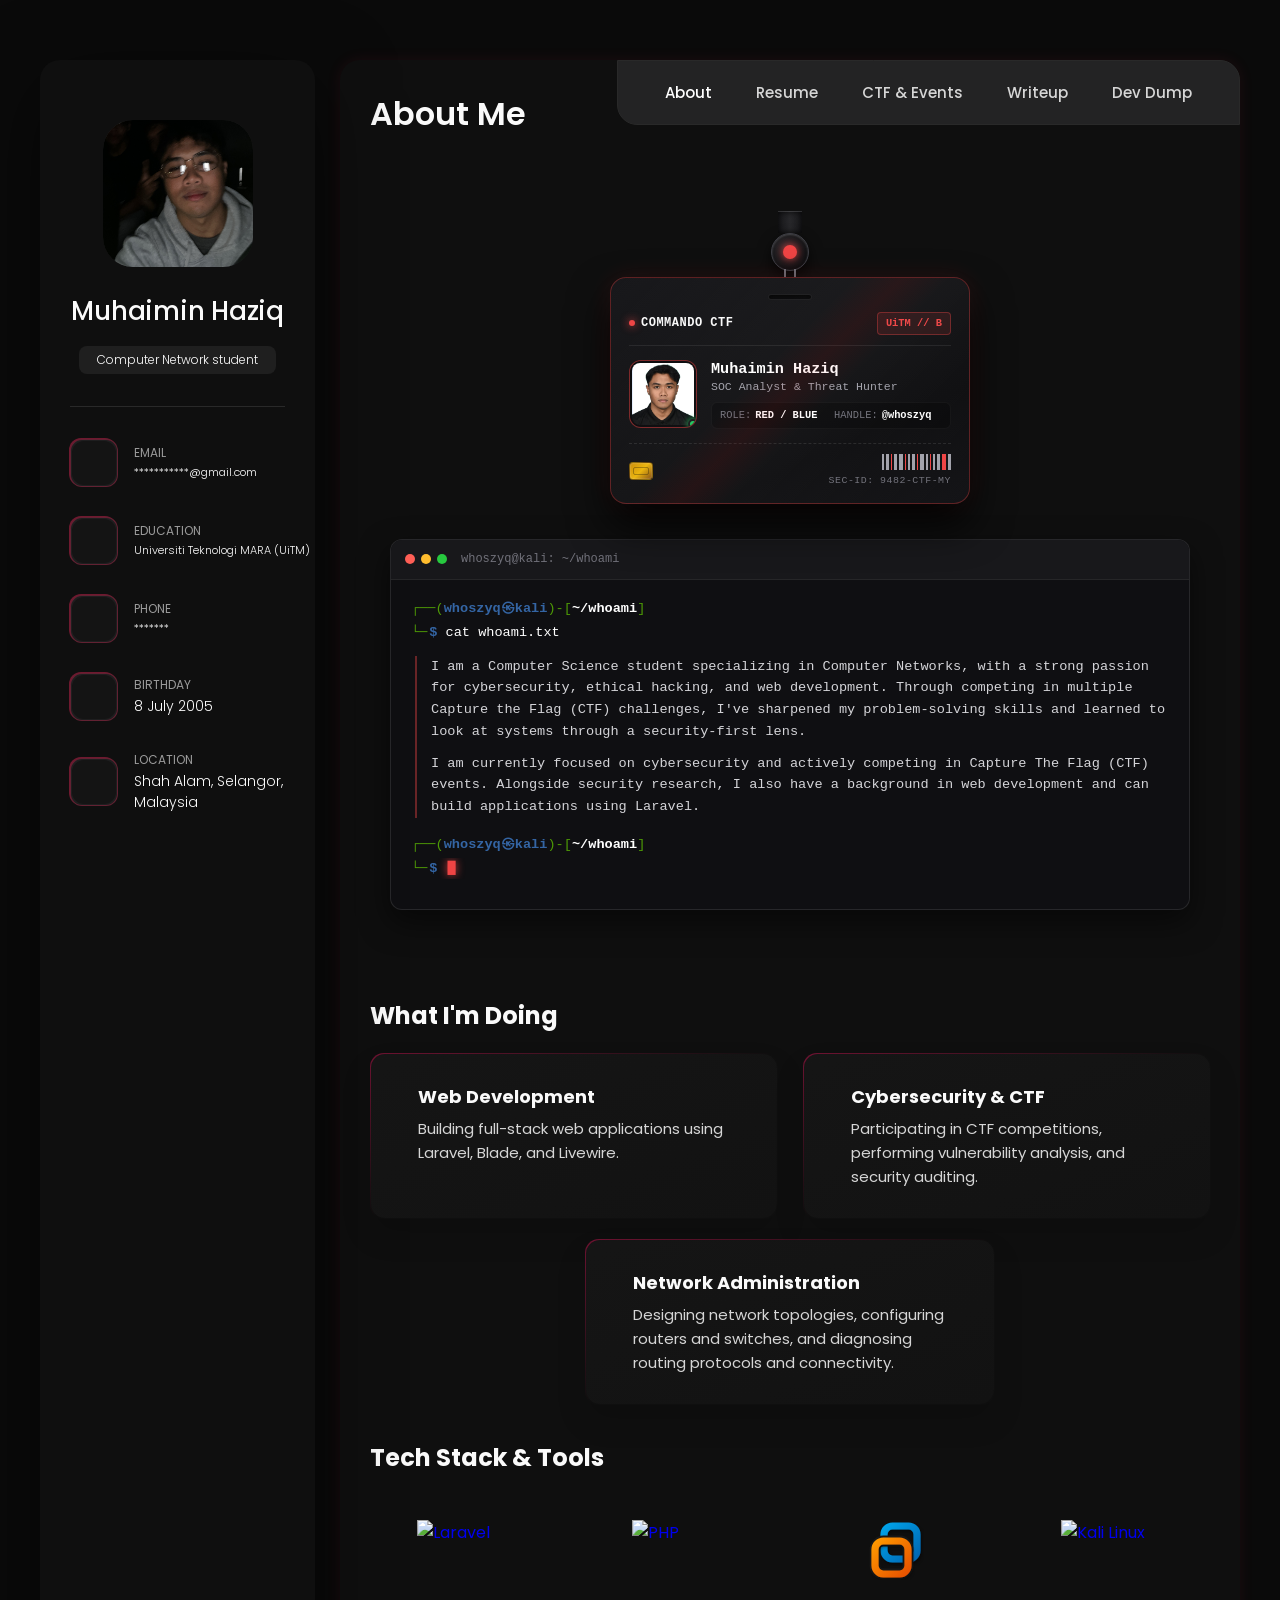
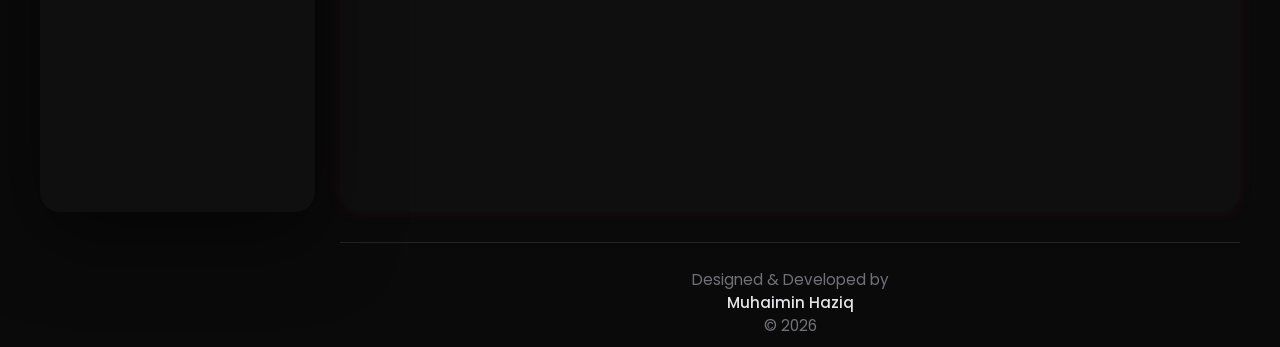
==== commit 5d723f85: "change index" ====
--- a/index.html
+++ b/index.html
@@ -95,9 +95,9 @@
         <div class="pass-header">
           <div class="pass-event">
             <span class="event-glow"></span>
-            <span>COMMANDO CTF '26</span>
+            <span>COMMANDO CTF </span>
           </div>
-          <div class="pass-security-tier">CLEARANCE // L4</div>
+          <div class="pass-security-tier">UiTM // B</div>
         </div>
 
         <!-- Pass Body -->
